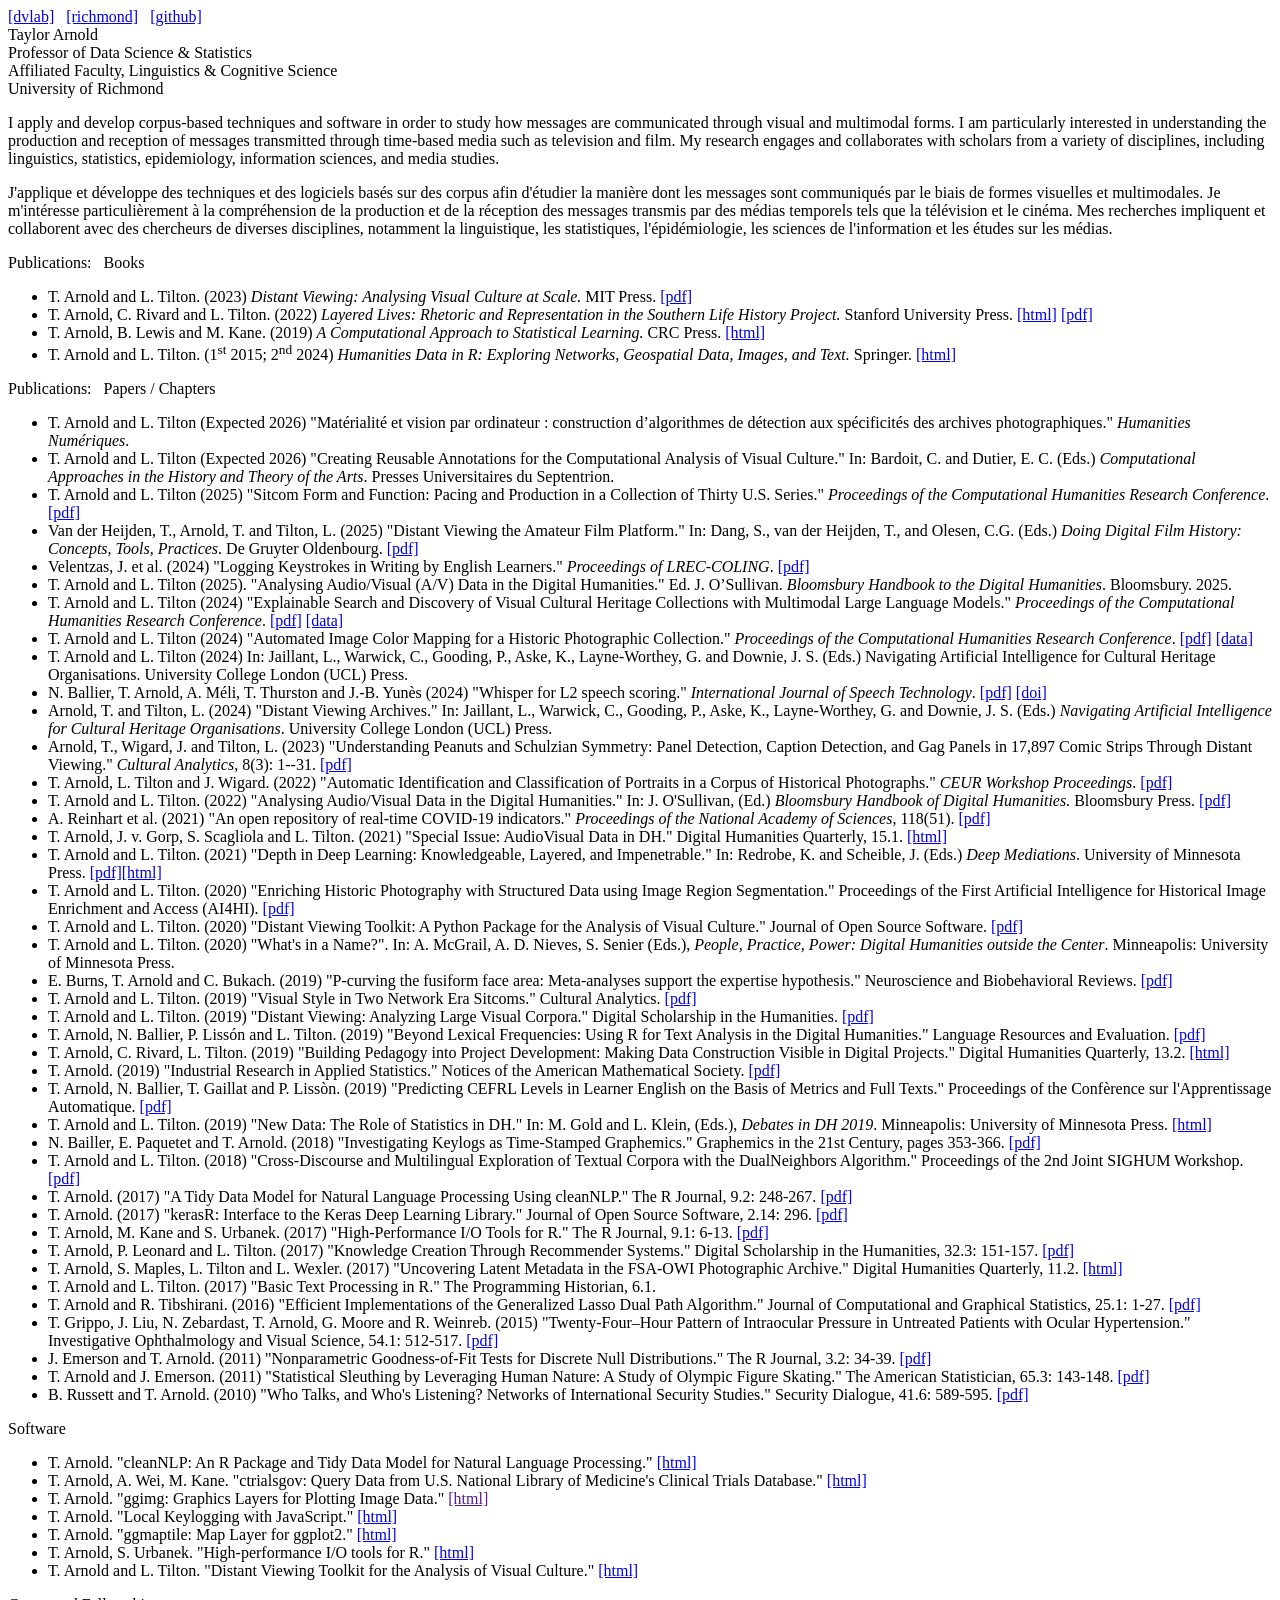
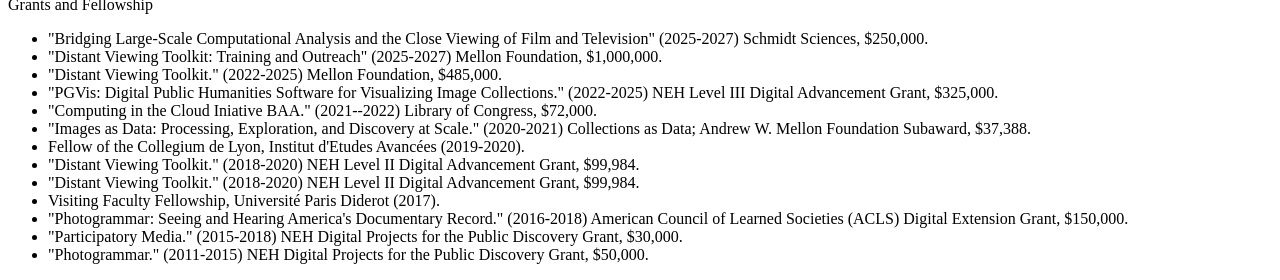
==== index.html @ acb6a20a "auto update" ====
<!DOCTYPE html>
<html lang="en">
  <head>
    <meta charset="utf-8" />

    <link rel="stylesheet" href="css/reset.css">
    <link rel="stylesheet" href="css/site.css">
    <link rel="apple-touch-icon" sizes="180x180" href="icon/apple-touch-icon.png">
    <link rel="icon" type="image/png" sizes="32x32" href="icon/favicon-32x32.png">
    <link rel="icon" type="image/png" sizes="16x16" href="icon/favicon-16x16.png">
    <link rel="manifest" href="icon/site.webmanifest">

    <meta name="viewport" content="width=device-width, initial-scale=1" />
    <meta name="theme-color" content="#000000" />
    <meta
      name="description"
      content="Taylor Arnold"
    />
    <title>Taylor Arnold</title>
</head>
  <body>

    <div id="conteneur">
      <div id="tete">
        <div id="liens">
          <a href="https://distantviewing.org" target="_blank" rel="noopener noreferrer">[dvlab]</a> &nbsp;
          <a href="https://linguistics.richmond.edu/faculty/tarnold2/" target="_blank" rel="noopener noreferrer">[richmond]</a> &nbsp;
          <!-- <a href="teaching.html">[teaching]</a> &nbsp; -->
          <a href="https://github.com/taylor-arnold" target="_blank" rel="noopener noreferrer">[github]</a>
        </div>
        <div id="titre">Taylor Arnold</div>
        <div id="soustitre">
          Professor of Data Science &amp; Statistics<br/>
          Affiliated Faculty, Linguistics &amp; Cognitive Science<br/>
          University of Richmond<br/>
        </div>
      </div>

    <div id="boitedetexte">
      <p class="en">
        I apply and develop corpus-based techniques and software in order to
        study how messages are communicated through visual and multimodal forms.
        I am particularly interested in understanding the production and reception
        of messages transmitted through time-based media such as television and
        film. My research engages and collaborates with scholars from a variety of
        disciplines, including linguistics, statistics, epidemiology, information
        sciences, and media studies.
      </p>
      <p class="fr">
        J'applique et développe des techniques et des logiciels basés sur des
        corpus afin d'étudier la manière dont les messages sont communiqués par
        le biais de formes visuelles et multimodales. Je m'intéresse
        particulièrement à la compréhension de la production et de la réception
        des messages transmis par des médias temporels tels que la télévision et
        le cinéma. Mes recherches impliquent et collaborent avec des chercheurs
        de diverses disciplines, notamment la linguistique, les statistiques,
        l'épidémiologie, les sciences de l'information et les études sur les
        médias.
      </p>
    </div>

    <div id="publications">
      <div class="pubtete">
        Publications: &nbsp; Books
      </div>
      <ul>
        <li>T. Arnold and L. Tilton. (2023) <i>Distant Viewing: Analysing Visual Culture at Scale.</i> MIT Press. <a href="https://direct.mit.edu/books/oa-monograph/5674/Distant-ViewingComputational-Exploration-of" target="_blank" rel="noopener noreferrer">[pdf]</a></li>
        <li>T. Arnold, C. Rivard and L. Tilton. (2022) <i>Layered Lives: Rhetoric and Representation in the Southern Life History Project.</i> Stanford University Press. <a href="https://layeredlives.org/" target="_blank" rel="noopener noreferrer">[html]</a> <a href="pdf/2022-layered-lives.pdf" target="_blank" rel="noopener noreferrer">[pdf]</a></li>
        <li>T. Arnold, B. Lewis and M. Kane. (2019) <i>A Computational Approach to Statistical Learning.</i> CRC Press. <a href="https://www.comp-approach.com/" target="_blank" rel="noopener noreferrer">[html]</a></li>
        <li>T. Arnold and L. Tilton. (1<sup>st</sup> 2015; 2<sup>nd</sup> 2024) <i>Humanities Data in R: Exploring Networks, Geospatial Data, Images, and Text.</i> Springer. <a href="https://humanitiesdata.org/" target="_blank" rel="noopener noreferrer">[html]</a></li>
      </ul>
      <div class="pubtete">
        Publications: &nbsp; Papers / Chapters
      </div>
      <ul>
        <li>T. Arnold and L. Tilton (Expected 2026) "Matérialité et vision par ordinateur : construction d’algorithmes de détection aux spécificités des archives photographiques." <i>Humanities Numériques</i>.</li>
        <li>T. Arnold and L. Tilton (Expected 2026) "Creating Reusable Annotations for the Computational Analysis of Visual Culture." In: Bardoit, C. and Dutier, E. C. (Eds.) <i>Computational Approaches in the History and Theory of the Arts</i>. Presses Universitaires du Septentrion.</li>
        <li>T. Arnold and L. Tilton (2025) "Sitcom Form and Function: Pacing and Production in a Collection of Thirty U.S. Series." <i>Proceedings of the Computational Humanities Research Conference</i>. <a href="https://anthology.ach.org/volumes/vol0003/sitcom-form-function-pacing-production-in-of-u-s/" target="_blank" rel="noopener noreferrer">[pdf]</a> </li>
        <li>Van der Heijden, T., Arnold, T. and Tilton, L. (2025)
        "Distant Viewing the Amateur Film Platform."
        In: Dang, S., van der Heijden, T., and Olesen, C.G. (Eds.)
        <i>Doing Digital Film History: Concepts, Tools, Practices</i>.
        De Gruyter Oldenbourg.
        <a href="pdf/2024-amateur-film.pdf" target="_blank" rel="noopener noreferrer">[pdf]</a></li>
        <li>Velentzas, J. et al. (2024) "Logging Keystrokes in Writing by English Learners." <i>Proceedings of LREC-COLING</i>. <a href="https://aclanthology.org/2024.lrec-main.938.pdf" target="_blank" rel="noopener noreferrer">[pdf]</a> </li>
        <li>T. Arnold and L. Tilton (2025). "Analysing Audio/Visual (A/V) Data in the Digital Humanities." Ed. J. O’Sullivan. <i>Bloomsbury Handbook to the Digital Humanities</i>. Bloomsbury. 2025.</li>
        <li>T. Arnold and L. Tilton (2024) "Explainable Search and Discovery of Visual Cultural Heritage Collections with Multimodal Large Language Models." <i>Proceedings of the Computational Humanities Research Conference</i>. <a href="https://arxiv.org/abs/2411.04663" target="_blank" rel="noopener noreferrer">[pdf]</a> <a href="https://distantviewing.org/data" target="_blank" rel="noopener noreferrer">[data]</a></li>
        <li>T. Arnold and L. Tilton (2024) "Automated Image Color Mapping for a Historic Photographic Collection." <i>Proceedings of the Computational Humanities Research Conference</i>. <a href="https://arxiv.org/abs/2411.04659" target="_blank" rel="noopener noreferrer">[pdf]</a> <a href="https://distantviewing.org/data" target="_blank" rel="noopener noreferrer">[data]</a></li>
        <li>T. Arnold and L. Tilton (2024) In: Jaillant, L., Warwick, C., Gooding, P., Aske, K., Layne-Worthey, G. and Downie, J. S. (Eds.) Navigating Artificial Intelligence for Cultural Heritage Organisations. University College London (UCL) Press.</li>
        <li>N. Ballier, T. Arnold, A. Méli, T. Thurston and J.-B. Yunès (2024) "Whisper for L2 speech scoring." <i>International Journal of Speech Technology</i>. <a href="pdf/2024-whisperl2.pdf" target="_blank" rel="noopener noreferrer">[pdf]</a> <a href="https://doi.org/10.1007/s10772-024-10141-5" target="_blank" rel="noopener noreferrer">[doi]</a></li>
        <li>Arnold, T. and Tilton, L. (2024) "Distant Viewing Archives."
        In: Jaillant, L., Warwick, C., Gooding, P., Aske, K., Layne-Worthey, G. and
        Downie, J. S. (Eds.) <i>Navigating Artificial Intelligence for Cultural
        Heritage Organisations</i>. University College London (UCL) Press.</li>
        <li>Arnold, T., Wigard, J. and Tilton, L. (2023) "Understanding Peanuts and Schulzian
        Symmetry: Panel Detection, Caption Detection, and Gag Panels in 17,897 Comic Strips
        Through Distant Viewing." <i>Cultural Analytics</i>, 8(3): 1--31.
        <a href="https://culturalanalytics.org/article/87560-understanding-peanuts-and-schulzian-symmetry-panel-detection-caption-detection-and-gag-panels-in-17-897-comic-strips-through-distant-viewing" target="_blank" rel="noopener noreferrer">[pdf]</a></li>
        <li>T. Arnold, L. Tilton and J. Wigard. (2022) "Automatic Identification and Classification of Portraits in a Corpus of Historical Photographs." <i>CEUR Workshop Proceedings</i>. <a href="https://ceur-ws.org/Vol-3290/short_paper5571.pdf" target="_blank" rel="noopener noreferrer">[pdf]</a></li>
        <li>T. Arnold and L. Tilton. (2022) "Analysing Audio/Visual Data in the Digital Humanities." In: J. O'Sullivan, (Ed.) <i>Bloomsbury Handbook of Digital Humanities.</i> Bloomsbury Press. <a href="pdf/2022-dh-handbook.pdf" target="_blank" rel="noopener noreferrer">[pdf]</a></li>
        <li>A. Reinhart et al. (2021) "An open repository of real-time COVID-19 indicators." <i>Proceedings of the National Academy of Sciences</i>, 118(51). <a href="https://www.ncbi.nlm.nih.gov/pmc/articles/PMC8713778/pdf/pnas.202111452.pdf" target="_blank" rel="noopener noreferrer">[pdf]</a></li>
        <li>T. Arnold, J. v. Gorp, S. Scagliola and L. Tilton. (2021) "Special Issue: AudioVisual Data in DH." Digital Humanities Quarterly, 15.1. <a href="http://digitalhumanities.org/dhq/vol/15/1/index.html" target="_blank" rel="noopener noreferrer">[html]</a></li>
        <li>T. Arnold and L. Tilton. (2021) "Depth in Deep Learning: Knowledgeable, Layered, and Impenetrable." In: Redrobe, K. and Scheible, J. (Eds.) <i>Deep Mediations</i>. University of Minnesota Press. <a href="pdf/2020-deep-mediations.pdf" target="_blank" rel="noopener noreferrer">[pdf]</a><a href="pdf/https://www.upress.umn.edu/book-division/books/deep-mediations" target="_blank" rel="noopener noreferrer">[html]</a></li>
        <li>T. Arnold and L. Tilton. (2020) "Enriching Historic Photography with Structured Data using Image Region Segmentation." Proceedings of the First Artificial Intelligence for Historical Image Enrichment and Access (AI4HI). <a href="pdf/2020-enrich-photography.pdf" target="_blank" rel="noopener noreferrer">[pdf]</a></li>
        <li>T. Arnold and L. Tilton. (2020) "Distant Viewing Toolkit: A Python Package for the Analysis of Visual Culture." Journal of Open Source Software. <a href="pdf/2020-dvtoolkit-joss.pdf" target="_blank" rel="noopener noreferrer">[pdf]</a></li>
        <li>T. Arnold and L. Tilton. (2020) "What's in a Name?". In: A. McGrail, A. D. Nieves, S. Senier (Eds.), <i>People, Practice, Power: Digital Humanities outside the Center</i>. Minneapolis: University of Minnesota Press.</li>
        <li>E. Burns, T. Arnold and C. Bukach. (2019) "P-curving the fusiform face area: Meta-analyses support the expertise hypothesis." Neuroscience and Biobehavioral Reviews. <a href="pdf/2019-p-curve.pdf" target="_blank" rel="noopener noreferrer">[pdf]</a></li>
        <li>T. Arnold and L. Tilton. (2019) "Visual Style in Two Network Era Sitcoms." Cultural Analytics. <a href="pdf/2019-visual-style.pdf" target="_blank" rel="noopener noreferrer">[pdf]</a></li>
        <li>T. Arnold and L. Tilton. (2019) "Distant Viewing: Analyzing Large Visual Corpora." Digital Scholarship in the Humanities. <a href="pdf/2019-distant-viewing.pdf" target="_blank" rel="noopener noreferrer">[pdf]</a></li>
        <li>T. Arnold, N. Ballier, P. Lissón and L. Tilton. (2019) "Beyond Lexical Frequencies: Using R for Text Analysis in the Digital Humanities." Language Resources and Evaluation. <a href="pdf/2019-beyond-lex.pdf" target="_blank" rel="noopener noreferrer">[pdf]</a></li>
        <li>T. Arnold, C. Rivard, L. Tilton. (2019) "Building Pedagogy into Project Development: Making Data Construction Visible in Digital Projects." Digital Humanities Quarterly, 13.2. <a href="http://digitalhumanities.org/dhq/vol/13/2/000419/000419.html" target="_blank" rel="noopener noreferrer">[html]</a></li>
        <li>T. Arnold. (2019) "Industrial Research in Applied Statistics." Notices of the American Mathematical Society. <a href="pdf/2019-industrial-research.pdf" target="_blank" rel="noopener noreferrer">[pdf]</a></li>
        <li>T. Arnold, N. Ballier, T. Gaillat and P. Lissòn. (2019) "Predicting CEFRL Levels in Learner English on the Basis of Metrics and Full Texts." Proceedings of the Confèrence sur l'Apprentissage Automatique. <a href="pdf/2018-learner-corpora.pdf" target="_blank" rel="noopener noreferrer">[pdf]</a></li>
        <li>T. Arnold and L. Tilton. (2019) "New Data: The Role of Statistics in DH." In: M. Gold and L. Klein, (Eds.), <i>Debates in DH 2019</i>. Minneapolis: University of Minnesota Press. <a href="https://dhdebates.gc.cuny.edu/read/untitled-f2acf72c-a469-49d8-be35-67f9ac1e3a60/section/a2a6a192-f04a-4082-afaa-97c76a75b21c" target="_blank" rel="noopener noreferrer">[html]</a></li>
        <li>N. Bailler, E. Paquetet and T. Arnold. (2018) "Investigating Keylogs as Time-Stamped Graphemics." Graphemics in the 21st Century, pages 353-366. <a href="pdf/2019-keylog.pdf" target="_blank" rel="noopener noreferrer">[pdf]</a></li>
        <li>T. Arnold and L. Tilton. (2018) "Cross-Discourse and Multilingual Exploration of Textual Corpora with the DualNeighbors Algorithm." Proceedings of the 2nd Joint SIGHUM Workshop. <a href="pdf/2018-cross-discourse.pdf" target="_blank" rel="noopener noreferrer">[pdf]</a></li>
        <li>T. Arnold. (2017) "A Tidy Data Model for Natural Language Processing Using cleanNLP." The R Journal, 9.2: 248-267. <a href="pdf/2017-cleannlp.pdf" target="_blank" rel="noopener noreferrer">[pdf]</a></li>
        <li>T. Arnold. (2017) "kerasR: Interface to the Keras Deep Learning Library." Journal of Open Source Software, 2.14: 296. <a href="pdf/2017-kerasr.pdf" target="_blank" rel="noopener noreferrer">[pdf]</a></li>
        <li>T. Arnold, M. Kane and S. Urbanek. (2017) "High-Performance I/O Tools for R." The R Journal, 9.1: 6-13. <a href="pdf/2017-iotools.pdf" target="_blank" rel="noopener noreferrer">[pdf]</a></li>
        <li>T. Arnold, P. Leonard and L. Tilton. (2017) "Knowledge Creation Through Recommender Systems." Digital Scholarship in the Humanities, 32.3: 151-157. <a href="pdf/2017-knowledge-creation.pdf" target="_blank" rel="noopener noreferrer">[pdf]</a></li>
        <li>T. Arnold, S. Maples, L. Tilton and L. Wexler. (2017) "Uncovering Latent Metadata in the FSA-OWI Photographic Archive." Digital Humanities Quarterly, 11.2. <a href="http://digitalhumanities.org/dhq/vol/11/2/000299/000299.html" target="_blank" rel="noopener noreferrer">[html]</a></li>
        <li>T. Arnold and L. Tilton. (2017) "Basic Text Processing in R." The Programming Historian, 6.1.</li>
        <li>T. Arnold and R. Tibshirani. (2016) "Efficient Implementations of the Generalized Lasso Dual Path Algorithm." Journal of Computational and Graphical Statistics, 25.1: 1-27. <a href="pdf/2016-genlasso.pdf" target="_blank" rel="noopener noreferrer">[pdf]</a></li>
        <li>T. Grippo, J. Liu, N. Zebardast, T. Arnold, G. Moore and R. Weinreb. (2015) "Twenty-Four–Hour Pattern of Intraocular Pressure in Untreated Patients with Ocular Hypertension." Investigative Ophthalmology and Visual Science, 54.1: 512-517. <a href="pdf/2015-twenty-four-hour.pdf" target="_blank" rel="noopener noreferrer">[pdf]</a></li>
        <li>J. Emerson and T. Arnold. (2011) "Nonparametric Goodness-of-Fit Tests for Discrete Null Distributions." The R Journal, 3.2: 34-39. <a href="pdf/2011-discrete-goodness-of-fit.pdf" target="_blank" rel="noopener noreferrer">[pdf]</a></li>
        <li>T. Arnold and J. Emerson. (2011) "Statistical Sleuthing by Leveraging Human Nature: A Study of Olympic Figure Skating." The American Statistician, 65.3: 143-148. <a href="pdf/2011-statistical-sleuthing.pdf" target="_blank" rel="noopener noreferrer">[pdf]</a></li>
        <li>B. Russett and T. Arnold. (2010) "Who Talks, and Who's Listening? Networks of International Security Studies." Security Dialogue, 41.6: 589-595. <a href="pdf/2010-who-talks.pdf" target="_blank" rel="noopener noreferrer">[pdf]</a></li>
      </ul>
      <div class="pubtete">
        Software
      </div>
      <ul>
        <li>T. Arnold. "cleanNLP: An R Package and Tidy Data Model for Natural Language Processing." <a href="https://github.com/taylor-arnold/cleanNLP" target="_blank" rel="noopener noreferrer">[html]</a></li>
        <li>T. Arnold, A. Wei, M. Kane. "ctrialsgov: Query Data from U.S. National Library of Medicine's Clinical Trials Database." <a href="https://cran.r-project.org/web/packages/ctrialsgov/index.html" target="_blank" rel="noopener noreferrer">[html]</a></li>
        <li>T. Arnold. "ggimg: Graphics Layers for Plotting Image Data." <a href="" target="_blank" rel="noopener noreferrer">[html]</a></li>
        <li>T. Arnold. "Local Keylogging with JavaScript." <a href="https://taylor-arnold.github.io/keylog/" target="_blank" rel="noopener noreferrer">[html]</a></li>
        <li>T. Arnold. "ggmaptile: Map Layer for ggplot2." <a href="https://github.com/taylor-arnold/ggmaptile" target="_blank" rel="noopener noreferrer">[html]</a></li>
        <li>T. Arnold, S. Urbanek. "High-performance I/O tools for R." <a href="https://cran.r-project.org/web/packages/iotools/index.html" target="_blank" rel="noopener noreferrer">[html]</a></li>
        <li>T. Arnold and L. Tilton. "Distant Viewing Toolkit for the Analysis of Visual Culture." <a href="https://github.com/distant-viewing/dvt" target="_blank" rel="noopener noreferrer">[html]</a></li>
      </ul>
      <div class="pubtete">
        Grants and Fellowship
      </div>
      <ul>
        <li>"Bridging Large-Scale Computational Analysis and the Close Viewing of Film and Television" (2025-2027) Schmidt Sciences, $250,000.</li>
        <li>"Distant Viewing Toolkit: Training and Outreach" (2025-2027) Mellon Foundation, $1,000,000.</li>
        <li>"Distant Viewing Toolkit." (2022-2025) Mellon Foundation, $485,000.</li>
        <li>"PGVis: Digital Public Humanities Software for Visualizing Image Collections." (2022-2025) NEH Level III Digital Advancement Grant, $325,000.</li>
        <li>"Computing in the Cloud Iniative BAA." (2021--2022) Library of Congress, $72,000.</li>
        <li>"Images as Data: Processing, Exploration, and Discovery at Scale." (2020-2021) Collections as Data; Andrew W. Mellon Foundation Subaward, $37,388.</li>
        <li>Fellow of the Collegium de Lyon, Institut d'Etudes Avancées (2019-2020).</li>
        <li>"Distant Viewing Toolkit." (2018-2020) NEH Level II Digital Advancement Grant, $99,984.</li>
        <li>"Distant Viewing Toolkit." (2018-2020) NEH Level II Digital Advancement Grant, $99,984.</li>
        <li>Visiting Faculty Fellowship, Université Paris Diderot (2017).</li>
        <li>"Photogrammar: Seeing and Hearing America's Documentary Record." (2016-2018) American Council of Learned Societies (ACLS) Digital Extension Grant, $150,000.</li>
        <li>"Participatory Media." (2015-2018) NEH Digital Projects for the Public Discovery Grant, $30,000.</li>
        <li>"Photogrammar." (2011-2015) NEH Digital Projects for the Public Discovery Grant, $50,000.</li>
      </ul>
    </div>

    </div>

  </body>
</html>
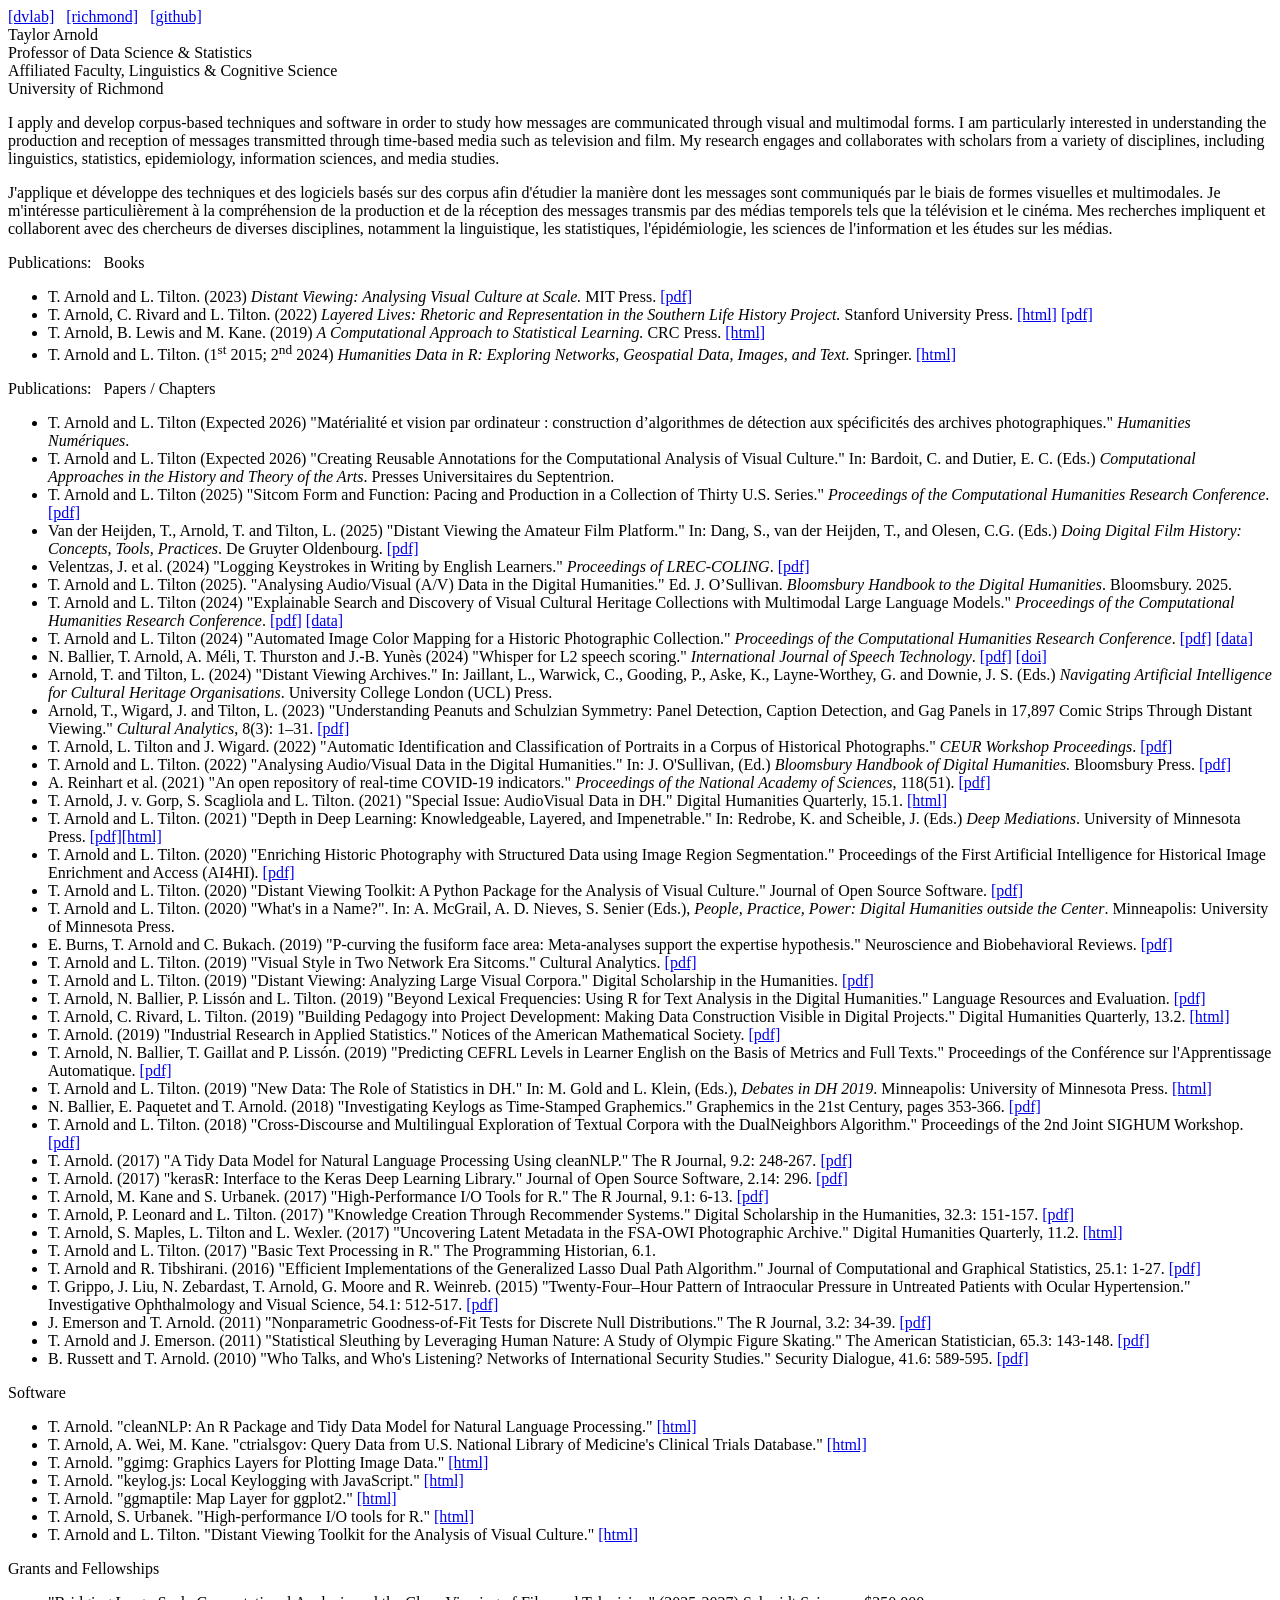
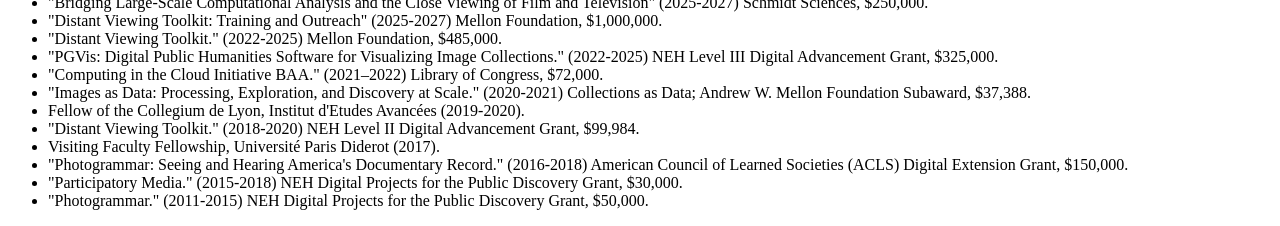
==== commit f2cba0ed: "auto update" ====
--- a/index.html
+++ b/index.html
@@ -86,7 +86,6 @@
         <li>T. Arnold and L. Tilton (2025). "Analysing Audio/Visual (A/V) Data in the Digital Humanities." Ed. J. O’Sullivan. <i>Bloomsbury Handbook to the Digital Humanities</i>. Bloomsbury. 2025.</li>
         <li>T. Arnold and L. Tilton (2024) "Explainable Search and Discovery of Visual Cultural Heritage Collections with Multimodal Large Language Models." <i>Proceedings of the Computational Humanities Research Conference</i>. <a href="https://arxiv.org/abs/2411.04663" target="_blank" rel="noopener noreferrer">[pdf]</a> <a href="https://distantviewing.org/data" target="_blank" rel="noopener noreferrer">[data]</a></li>
         <li>T. Arnold and L. Tilton (2024) "Automated Image Color Mapping for a Historic Photographic Collection." <i>Proceedings of the Computational Humanities Research Conference</i>. <a href="https://arxiv.org/abs/2411.04659" target="_blank" rel="noopener noreferrer">[pdf]</a> <a href="https://distantviewing.org/data" target="_blank" rel="noopener noreferrer">[data]</a></li>
-        <li>T. Arnold and L. Tilton (2024) In: Jaillant, L., Warwick, C., Gooding, P., Aske, K., Layne-Worthey, G. and Downie, J. S. (Eds.) Navigating Artificial Intelligence for Cultural Heritage Organisations. University College London (UCL) Press.</li>
         <li>N. Ballier, T. Arnold, A. Méli, T. Thurston and J.-B. Yunès (2024) "Whisper for L2 speech scoring." <i>International Journal of Speech Technology</i>. <a href="pdf/2024-whisperl2.pdf" target="_blank" rel="noopener noreferrer">[pdf]</a> <a href="https://doi.org/10.1007/s10772-024-10141-5" target="_blank" rel="noopener noreferrer">[doi]</a></li>
         <li>Arnold, T. and Tilton, L. (2024) "Distant Viewing Archives."
         In: Jaillant, L., Warwick, C., Gooding, P., Aske, K., Layne-Worthey, G. and
@@ -94,13 +93,13 @@
         Heritage Organisations</i>. University College London (UCL) Press.</li>
         <li>Arnold, T., Wigard, J. and Tilton, L. (2023) "Understanding Peanuts and Schulzian
         Symmetry: Panel Detection, Caption Detection, and Gag Panels in 17,897 Comic Strips
-        Through Distant Viewing." <i>Cultural Analytics</i>, 8(3): 1--31.
+        Through Distant Viewing." <i>Cultural Analytics</i>, 8(3): 1–31.
         <a href="https://culturalanalytics.org/article/87560-understanding-peanuts-and-schulzian-symmetry-panel-detection-caption-detection-and-gag-panels-in-17-897-comic-strips-through-distant-viewing" target="_blank" rel="noopener noreferrer">[pdf]</a></li>
         <li>T. Arnold, L. Tilton and J. Wigard. (2022) "Automatic Identification and Classification of Portraits in a Corpus of Historical Photographs." <i>CEUR Workshop Proceedings</i>. <a href="https://ceur-ws.org/Vol-3290/short_paper5571.pdf" target="_blank" rel="noopener noreferrer">[pdf]</a></li>
         <li>T. Arnold and L. Tilton. (2022) "Analysing Audio/Visual Data in the Digital Humanities." In: J. O'Sullivan, (Ed.) <i>Bloomsbury Handbook of Digital Humanities.</i> Bloomsbury Press. <a href="pdf/2022-dh-handbook.pdf" target="_blank" rel="noopener noreferrer">[pdf]</a></li>
         <li>A. Reinhart et al. (2021) "An open repository of real-time COVID-19 indicators." <i>Proceedings of the National Academy of Sciences</i>, 118(51). <a href="https://www.ncbi.nlm.nih.gov/pmc/articles/PMC8713778/pdf/pnas.202111452.pdf" target="_blank" rel="noopener noreferrer">[pdf]</a></li>
         <li>T. Arnold, J. v. Gorp, S. Scagliola and L. Tilton. (2021) "Special Issue: AudioVisual Data in DH." Digital Humanities Quarterly, 15.1. <a href="http://digitalhumanities.org/dhq/vol/15/1/index.html" target="_blank" rel="noopener noreferrer">[html]</a></li>
-        <li>T. Arnold and L. Tilton. (2021) "Depth in Deep Learning: Knowledgeable, Layered, and Impenetrable." In: Redrobe, K. and Scheible, J. (Eds.) <i>Deep Mediations</i>. University of Minnesota Press. <a href="pdf/2020-deep-mediations.pdf" target="_blank" rel="noopener noreferrer">[pdf]</a><a href="pdf/https://www.upress.umn.edu/book-division/books/deep-mediations" target="_blank" rel="noopener noreferrer">[html]</a></li>
+        <li>T. Arnold and L. Tilton. (2021) "Depth in Deep Learning: Knowledgeable, Layered, and Impenetrable." In: Redrobe, K. and Scheible, J. (Eds.) <i>Deep Mediations</i>. University of Minnesota Press. <a href="pdf/2020-deep-mediations.pdf" target="_blank" rel="noopener noreferrer">[pdf]</a><a href="https://www.upress.umn.edu/book-division/books/deep-mediations" target="_blank" rel="noopener noreferrer">[html]</a></li>
         <li>T. Arnold and L. Tilton. (2020) "Enriching Historic Photography with Structured Data using Image Region Segmentation." Proceedings of the First Artificial Intelligence for Historical Image Enrichment and Access (AI4HI). <a href="pdf/2020-enrich-photography.pdf" target="_blank" rel="noopener noreferrer">[pdf]</a></li>
         <li>T. Arnold and L. Tilton. (2020) "Distant Viewing Toolkit: A Python Package for the Analysis of Visual Culture." Journal of Open Source Software. <a href="pdf/2020-dvtoolkit-joss.pdf" target="_blank" rel="noopener noreferrer">[pdf]</a></li>
         <li>T. Arnold and L. Tilton. (2020) "What's in a Name?". In: A. McGrail, A. D. Nieves, S. Senier (Eds.), <i>People, Practice, Power: Digital Humanities outside the Center</i>. Minneapolis: University of Minnesota Press.</li>
@@ -110,9 +109,9 @@
         <li>T. Arnold, N. Ballier, P. Lissón and L. Tilton. (2019) "Beyond Lexical Frequencies: Using R for Text Analysis in the Digital Humanities." Language Resources and Evaluation. <a href="pdf/2019-beyond-lex.pdf" target="_blank" rel="noopener noreferrer">[pdf]</a></li>
         <li>T. Arnold, C. Rivard, L. Tilton. (2019) "Building Pedagogy into Project Development: Making Data Construction Visible in Digital Projects." Digital Humanities Quarterly, 13.2. <a href="http://digitalhumanities.org/dhq/vol/13/2/000419/000419.html" target="_blank" rel="noopener noreferrer">[html]</a></li>
         <li>T. Arnold. (2019) "Industrial Research in Applied Statistics." Notices of the American Mathematical Society. <a href="pdf/2019-industrial-research.pdf" target="_blank" rel="noopener noreferrer">[pdf]</a></li>
-        <li>T. Arnold, N. Ballier, T. Gaillat and P. Lissòn. (2019) "Predicting CEFRL Levels in Learner English on the Basis of Metrics and Full Texts." Proceedings of the Confèrence sur l'Apprentissage Automatique. <a href="pdf/2018-learner-corpora.pdf" target="_blank" rel="noopener noreferrer">[pdf]</a></li>
+        <li>T. Arnold, N. Ballier, T. Gaillat and P. Lissón. (2019) "Predicting CEFRL Levels in Learner English on the Basis of Metrics and Full Texts." Proceedings of the Conférence sur l'Apprentissage Automatique. <a href="pdf/2018-learner-corpora.pdf" target="_blank" rel="noopener noreferrer">[pdf]</a></li>
         <li>T. Arnold and L. Tilton. (2019) "New Data: The Role of Statistics in DH." In: M. Gold and L. Klein, (Eds.), <i>Debates in DH 2019</i>. Minneapolis: University of Minnesota Press. <a href="https://dhdebates.gc.cuny.edu/read/untitled-f2acf72c-a469-49d8-be35-67f9ac1e3a60/section/a2a6a192-f04a-4082-afaa-97c76a75b21c" target="_blank" rel="noopener noreferrer">[html]</a></li>
-        <li>N. Bailler, E. Paquetet and T. Arnold. (2018) "Investigating Keylogs as Time-Stamped Graphemics." Graphemics in the 21st Century, pages 353-366. <a href="pdf/2019-keylog.pdf" target="_blank" rel="noopener noreferrer">[pdf]</a></li>
+        <li>N. Ballier, E. Paquetet and T. Arnold. (2018) "Investigating Keylogs as Time-Stamped Graphemics." Graphemics in the 21st Century, pages 353-366. <a href="pdf/2019-keylog.pdf" target="_blank" rel="noopener noreferrer">[pdf]</a></li>
         <li>T. Arnold and L. Tilton. (2018) "Cross-Discourse and Multilingual Exploration of Textual Corpora with the DualNeighbors Algorithm." Proceedings of the 2nd Joint SIGHUM Workshop. <a href="pdf/2018-cross-discourse.pdf" target="_blank" rel="noopener noreferrer">[pdf]</a></li>
         <li>T. Arnold. (2017) "A Tidy Data Model for Natural Language Processing Using cleanNLP." The R Journal, 9.2: 248-267. <a href="pdf/2017-cleannlp.pdf" target="_blank" rel="noopener noreferrer">[pdf]</a></li>
         <li>T. Arnold. (2017) "kerasR: Interface to the Keras Deep Learning Library." Journal of Open Source Software, 2.14: 296. <a href="pdf/2017-kerasr.pdf" target="_blank" rel="noopener noreferrer">[pdf]</a></li>
@@ -130,26 +129,25 @@
         Software
       </div>
       <ul>
-        <li>T. Arnold. "cleanNLP: An R Package and Tidy Data Model for Natural Language Processing." <a href="https://github.com/taylor-arnold/cleanNLP" target="_blank" rel="noopener noreferrer">[html]</a></li>
-        <li>T. Arnold, A. Wei, M. Kane. "ctrialsgov: Query Data from U.S. National Library of Medicine's Clinical Trials Database." <a href="https://cran.r-project.org/web/packages/ctrialsgov/index.html" target="_blank" rel="noopener noreferrer">[html]</a></li>
-        <li>T. Arnold. "ggimg: Graphics Layers for Plotting Image Data." <a href="" target="_blank" rel="noopener noreferrer">[html]</a></li>
-        <li>T. Arnold. "Local Keylogging with JavaScript." <a href="https://taylor-arnold.github.io/keylog/" target="_blank" rel="noopener noreferrer">[html]</a></li>
-        <li>T. Arnold. "ggmaptile: Map Layer for ggplot2." <a href="https://github.com/taylor-arnold/ggmaptile" target="_blank" rel="noopener noreferrer">[html]</a></li>
+        <li>T. Arnold. "cleanNLP: An R Package and Tidy Data Model for Natural Language Processing." <a href="https://cran.r-project.org/web/packages/cleanNLP/" target="_blank" rel="noopener noreferrer">[html]</a></li>
+        <li>T. Arnold, A. Wei, M. Kane. "ctrialsgov: Query Data from U.S. National Library of Medicine's Clinical Trials Database." <a href="https://cran.r-project.org/web/packages/ctrialsgov/" target="_blank" rel="noopener noreferrer">[html]</a></li>
+        <li>T. Arnold. "ggimg: Graphics Layers for Plotting Image Data." <a href="https://cran.r-project.org/web/packages/ggimg/" target="_blank" rel="noopener noreferrer">[html]</a></li>
+        <li>T. Arnold. "keylog.js: Local Keylogging with JavaScript." <a href="https://taylor-arnold.github.io/keylog.js/" target="_blank" rel="noopener noreferrer">[html]</a></li>
+        <li>T. Arnold. "ggmaptile: Map Layer for ggplot2." <a href="https://github.com/taylor-arnold/rpkg/tree/master/ggmaptile" target="_blank" rel="noopener noreferrer">[html]</a></li>
         <li>T. Arnold, S. Urbanek. "High-performance I/O tools for R." <a href="https://cran.r-project.org/web/packages/iotools/index.html" target="_blank" rel="noopener noreferrer">[html]</a></li>
         <li>T. Arnold and L. Tilton. "Distant Viewing Toolkit for the Analysis of Visual Culture." <a href="https://github.com/distant-viewing/dvt" target="_blank" rel="noopener noreferrer">[html]</a></li>
       </ul>
       <div class="pubtete">
-        Grants and Fellowship
+        Grants and Fellowships
       </div>
       <ul>
         <li>"Bridging Large-Scale Computational Analysis and the Close Viewing of Film and Television" (2025-2027) Schmidt Sciences, $250,000.</li>
         <li>"Distant Viewing Toolkit: Training and Outreach" (2025-2027) Mellon Foundation, $1,000,000.</li>
         <li>"Distant Viewing Toolkit." (2022-2025) Mellon Foundation, $485,000.</li>
         <li>"PGVis: Digital Public Humanities Software for Visualizing Image Collections." (2022-2025) NEH Level III Digital Advancement Grant, $325,000.</li>
-        <li>"Computing in the Cloud Iniative BAA." (2021--2022) Library of Congress, $72,000.</li>
+        <li>"Computing in the Cloud Initiative BAA." (2021–2022) Library of Congress, $72,000.</li>
         <li>"Images as Data: Processing, Exploration, and Discovery at Scale." (2020-2021) Collections as Data; Andrew W. Mellon Foundation Subaward, $37,388.</li>
         <li>Fellow of the Collegium de Lyon, Institut d'Etudes Avancées (2019-2020).</li>
-        <li>"Distant Viewing Toolkit." (2018-2020) NEH Level II Digital Advancement Grant, $99,984.</li>
         <li>"Distant Viewing Toolkit." (2018-2020) NEH Level II Digital Advancement Grant, $99,984.</li>
         <li>Visiting Faculty Fellowship, Université Paris Diderot (2017).</li>
         <li>"Photogrammar: Seeing and Hearing America's Documentary Record." (2016-2018) American Council of Learned Societies (ACLS) Digital Extension Grant, $150,000.</li>
@@ -161,4 +159,4 @@
     </div>
 
   </body>
-</html>
+</html>
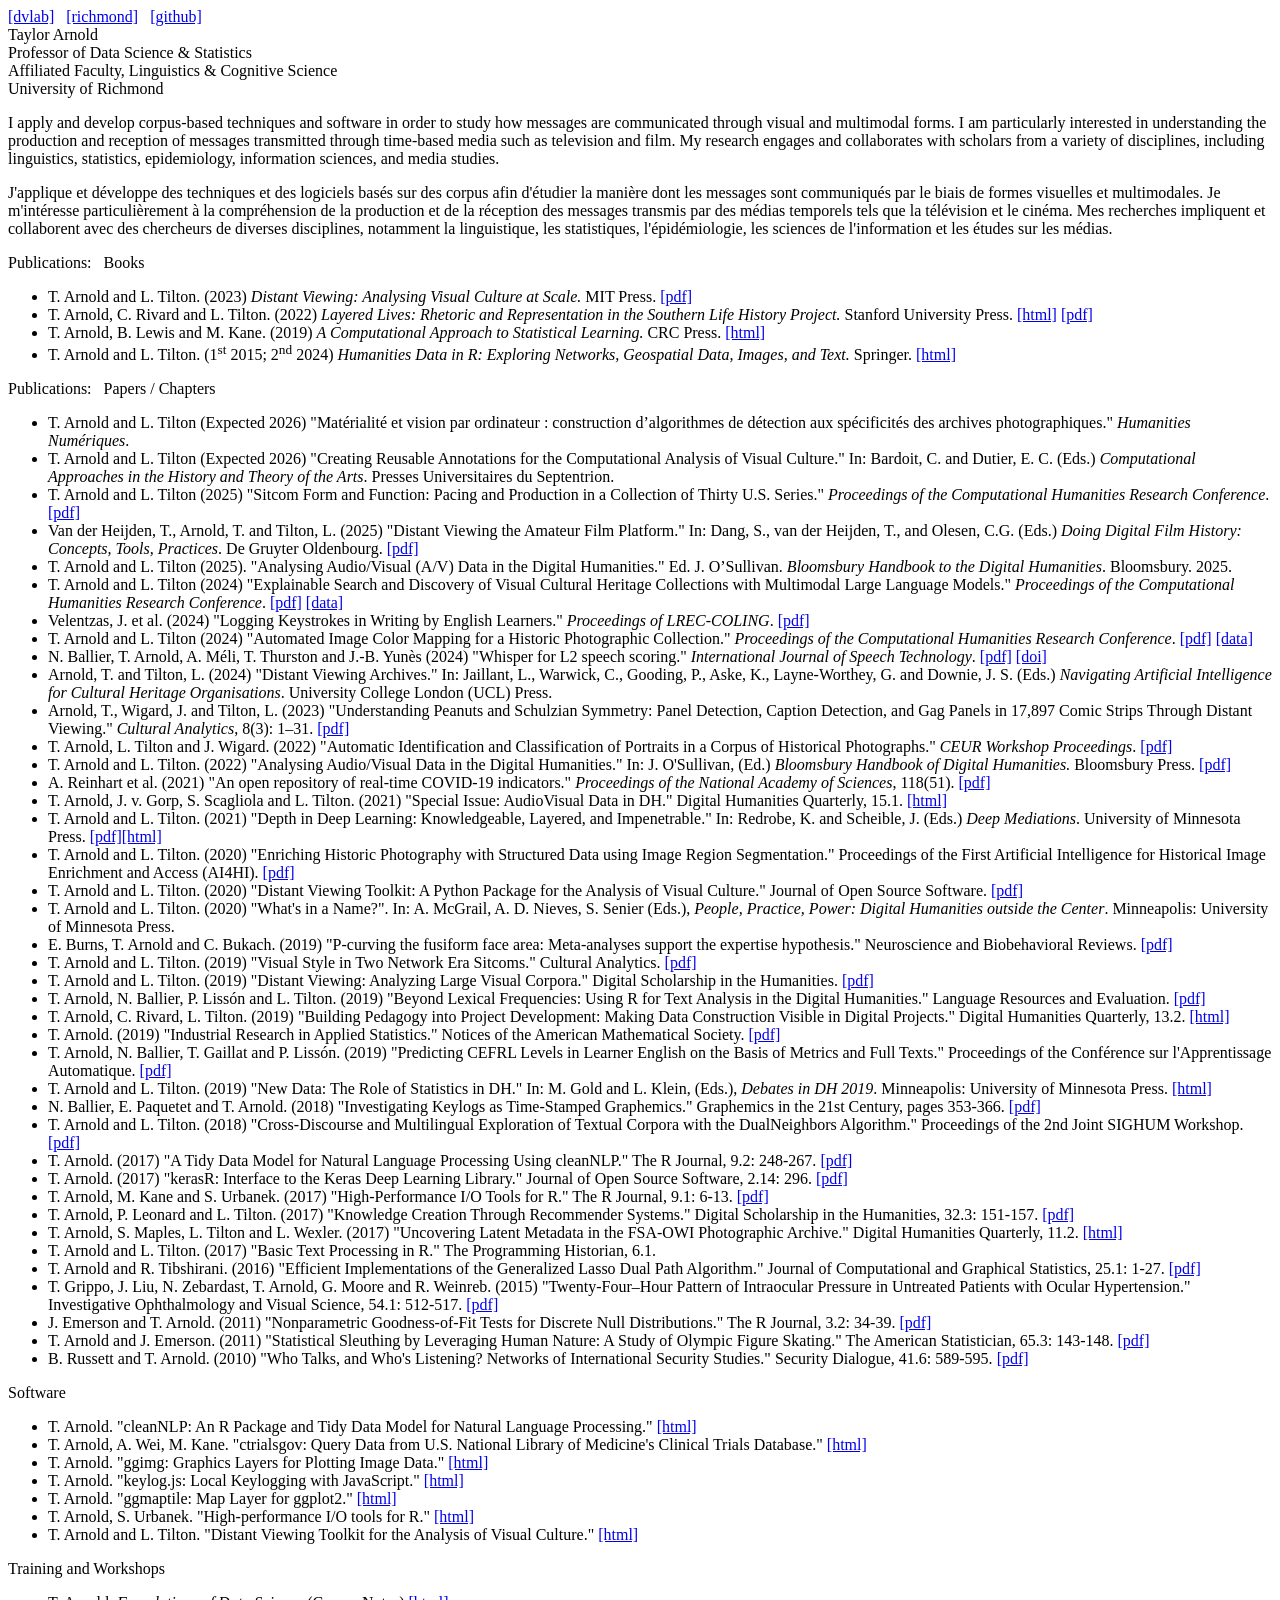
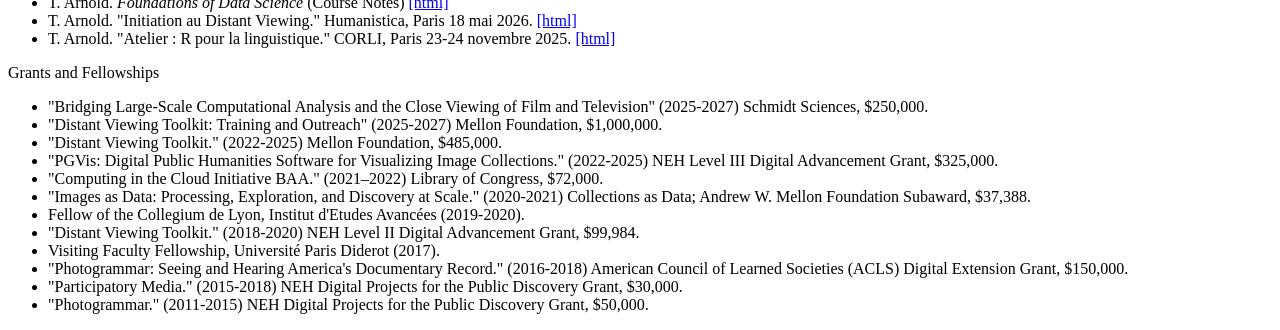
==== commit f36593a3: "auto update" ====
--- a/index.html
+++ b/index.html
@@ -82,9 +82,9 @@
         <i>Doing Digital Film History: Concepts, Tools, Practices</i>.
         De Gruyter Oldenbourg.
         <a href="pdf/2024-amateur-film.pdf" target="_blank" rel="noopener noreferrer">[pdf]</a></li>
-        <li>Velentzas, J. et al. (2024) "Logging Keystrokes in Writing by English Learners." <i>Proceedings of LREC-COLING</i>. <a href="https://aclanthology.org/2024.lrec-main.938.pdf" target="_blank" rel="noopener noreferrer">[pdf]</a> </li>
         <li>T. Arnold and L. Tilton (2025). "Analysing Audio/Visual (A/V) Data in the Digital Humanities." Ed. J. O’Sullivan. <i>Bloomsbury Handbook to the Digital Humanities</i>. Bloomsbury. 2025.</li>
         <li>T. Arnold and L. Tilton (2024) "Explainable Search and Discovery of Visual Cultural Heritage Collections with Multimodal Large Language Models." <i>Proceedings of the Computational Humanities Research Conference</i>. <a href="https://arxiv.org/abs/2411.04663" target="_blank" rel="noopener noreferrer">[pdf]</a> <a href="https://distantviewing.org/data" target="_blank" rel="noopener noreferrer">[data]</a></li>
+        <li>Velentzas, J. et al. (2024) "Logging Keystrokes in Writing by English Learners." <i>Proceedings of LREC-COLING</i>. <a href="https://aclanthology.org/2024.lrec-main.938.pdf" target="_blank" rel="noopener noreferrer">[pdf]</a> </li>
         <li>T. Arnold and L. Tilton (2024) "Automated Image Color Mapping for a Historic Photographic Collection." <i>Proceedings of the Computational Humanities Research Conference</i>. <a href="https://arxiv.org/abs/2411.04659" target="_blank" rel="noopener noreferrer">[pdf]</a> <a href="https://distantviewing.org/data" target="_blank" rel="noopener noreferrer">[data]</a></li>
         <li>N. Ballier, T. Arnold, A. Méli, T. Thurston and J.-B. Yunès (2024) "Whisper for L2 speech scoring." <i>International Journal of Speech Technology</i>. <a href="pdf/2024-whisperl2.pdf" target="_blank" rel="noopener noreferrer">[pdf]</a> <a href="https://doi.org/10.1007/s10772-024-10141-5" target="_blank" rel="noopener noreferrer">[doi]</a></li>
         <li>Arnold, T. and Tilton, L. (2024) "Distant Viewing Archives."
@@ -138,6 +138,14 @@
         <li>T. Arnold and L. Tilton. "Distant Viewing Toolkit for the Analysis of Visual Culture." <a href="https://github.com/distant-viewing/dvt" target="_blank" rel="noopener noreferrer">[html]</a></li>
       </ul>
       <div class="pubtete">
+        Training and Workshops
+      </div>
+      <ul>
+        <li>T. Arnold. <i>Foundations of Data Science</i> (Course Notes) <a href="https://taylor-arnold.github.io/fds-py/" target="_blank" rel="noopener noreferrer">[html]</a></li>
+        <li>T. Arnold. "Initiation au Distant Viewing." Humanistica, Paris 18 mai 2026. <a href="https://taylor-arnold.github.io/atelier/2026_dv/" target="_blank" rel="noopener noreferrer">[html]</a></li>
+        <li>T. Arnold. "Atelier : R pour la linguistique." CORLI, Paris 23-24 novembre 2025. <a href="https://taylor-arnold.github.io/atelier/2025_corli/" target="_blank" rel="noopener noreferrer">[html]</a></li>
+      </ul>
+      <div class="pubtete">
         Grants and Fellowships
       </div>
       <ul>
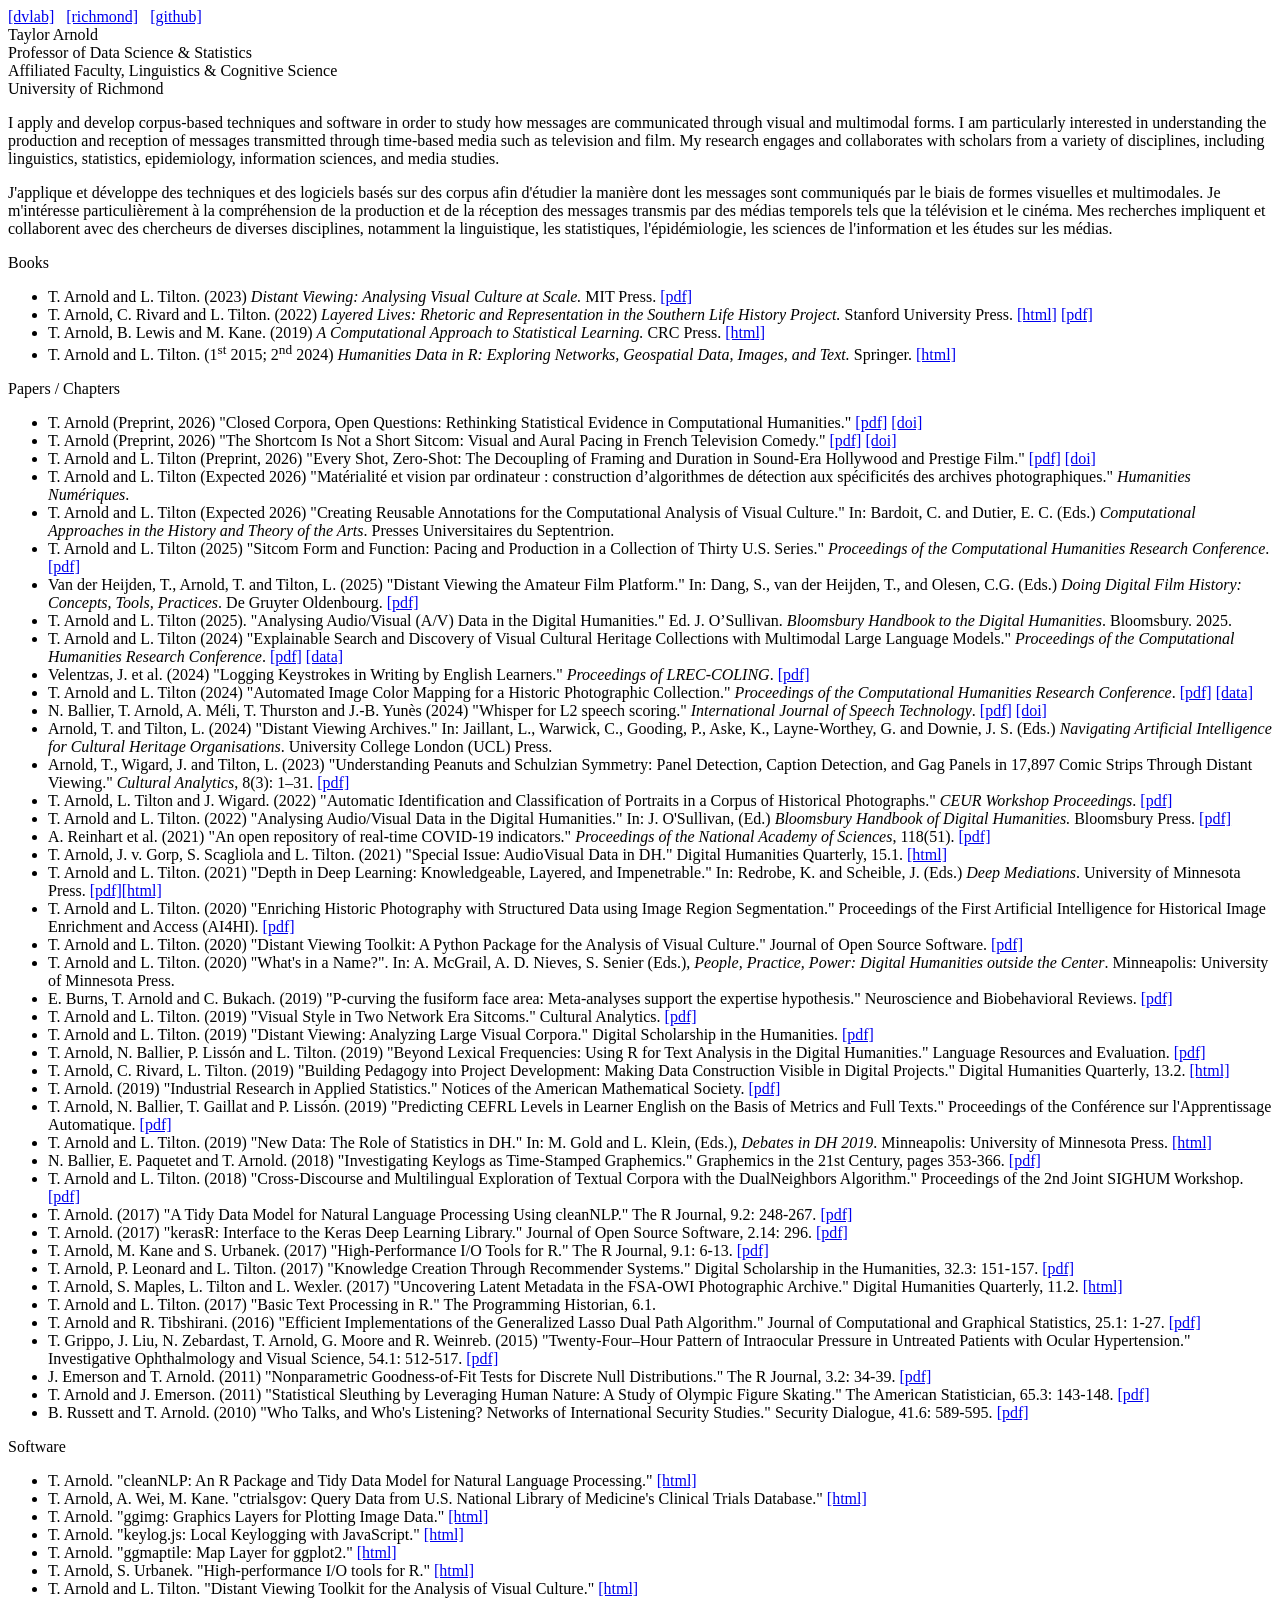
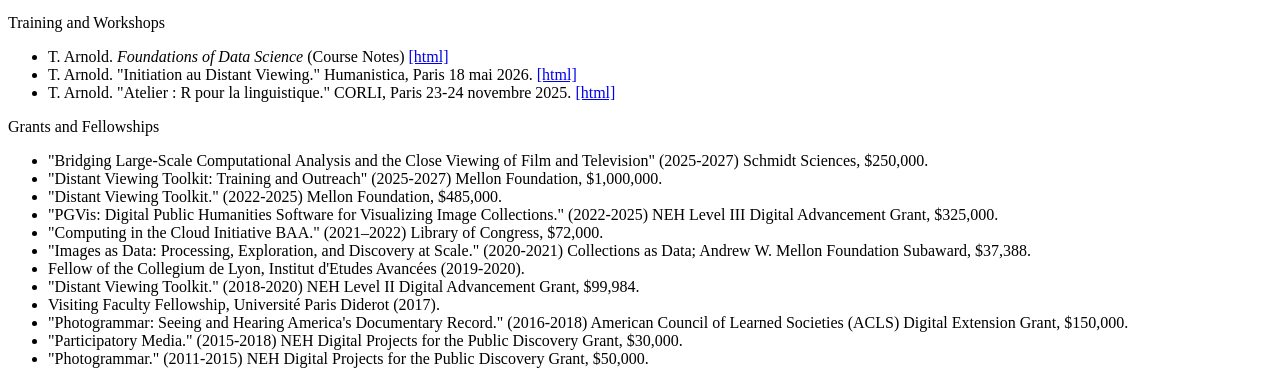
==== commit 0bac4126: "auto update" ====
--- a/index.html
+++ b/index.html
@@ -61,7 +61,7 @@
 
     <div id="publications">
       <div class="pubtete">
-        Publications: &nbsp; Books
+        Books
       </div>
       <ul>
         <li>T. Arnold and L. Tilton. (2023) <i>Distant Viewing: Analysing Visual Culture at Scale.</i> MIT Press. <a href="https://direct.mit.edu/books/oa-monograph/5674/Distant-ViewingComputational-Exploration-of" target="_blank" rel="noopener noreferrer">[pdf]</a></li>
@@ -70,9 +70,12 @@
         <li>T. Arnold and L. Tilton. (1<sup>st</sup> 2015; 2<sup>nd</sup> 2024) <i>Humanities Data in R: Exploring Networks, Geospatial Data, Images, and Text.</i> Springer. <a href="https://humanitiesdata.org/" target="_blank" rel="noopener noreferrer">[html]</a></li>
       </ul>
       <div class="pubtete">
-        Publications: &nbsp; Papers / Chapters
+        Papers / Chapters
       </div>
       <ul>
+        <li>T. Arnold (Preprint, 2026) "Closed Corpora, Open Questions: Rethinking Statistical Evidence in Computational Humanities." <a href="https://zenodo.org/records/21935531/files/arnold2026replication.pdf?download=1" target="_blank" rel="noopener noreferrer">[pdf]</a> <a href="https://doi.org/10.5281/zenodo.21935531" target="_blank" rel="noopener noreferrer">[doi]</a></li>
+        <li>T. Arnold (Preprint, 2026) "The Shortcom Is Not a Short Sitcom: Visual and Aural Pacing in French Television Comedy." <a href="https://zenodo.org/records/21935481/files/arnold2026shortcom.pdf?download=1" target="_blank" rel="noopener noreferrer">[pdf]</a> <a href="https://doi.org/10.5281/zenodo.21935481" target="_blank" rel="noopener noreferrer">[doi]</a></li>
+        <li>T. Arnold and L. Tilton (Preprint, 2026) "Every Shot, Zero-Shot: The Decoupling of Framing and Duration in Sound-Era Hollywood and Prestige Film." <a href="https://zenodo.org/records/21935394/files/arnold2026zeroshot.pdf?download=1" target="_blank" rel="noopener noreferrer">[pdf]</a> <a href="https://doi.org/10.5281/zenodo.21935394" target="_blank" rel="noopener noreferrer">[doi]</a></li>
         <li>T. Arnold and L. Tilton (Expected 2026) "Matérialité et vision par ordinateur : construction d’algorithmes de détection aux spécificités des archives photographiques." <i>Humanities Numériques</i>.</li>
         <li>T. Arnold and L. Tilton (Expected 2026) "Creating Reusable Annotations for the Computational Analysis of Visual Culture." In: Bardoit, C. and Dutier, E. C. (Eds.) <i>Computational Approaches in the History and Theory of the Arts</i>. Presses Universitaires du Septentrion.</li>
         <li>T. Arnold and L. Tilton (2025) "Sitcom Form and Function: Pacing and Production in a Collection of Thirty U.S. Series." <i>Proceedings of the Computational Humanities Research Conference</i>. <a href="https://anthology.ach.org/volumes/vol0003/sitcom-form-function-pacing-production-in-of-u-s/" target="_blank" rel="noopener noreferrer">[pdf]</a> </li>
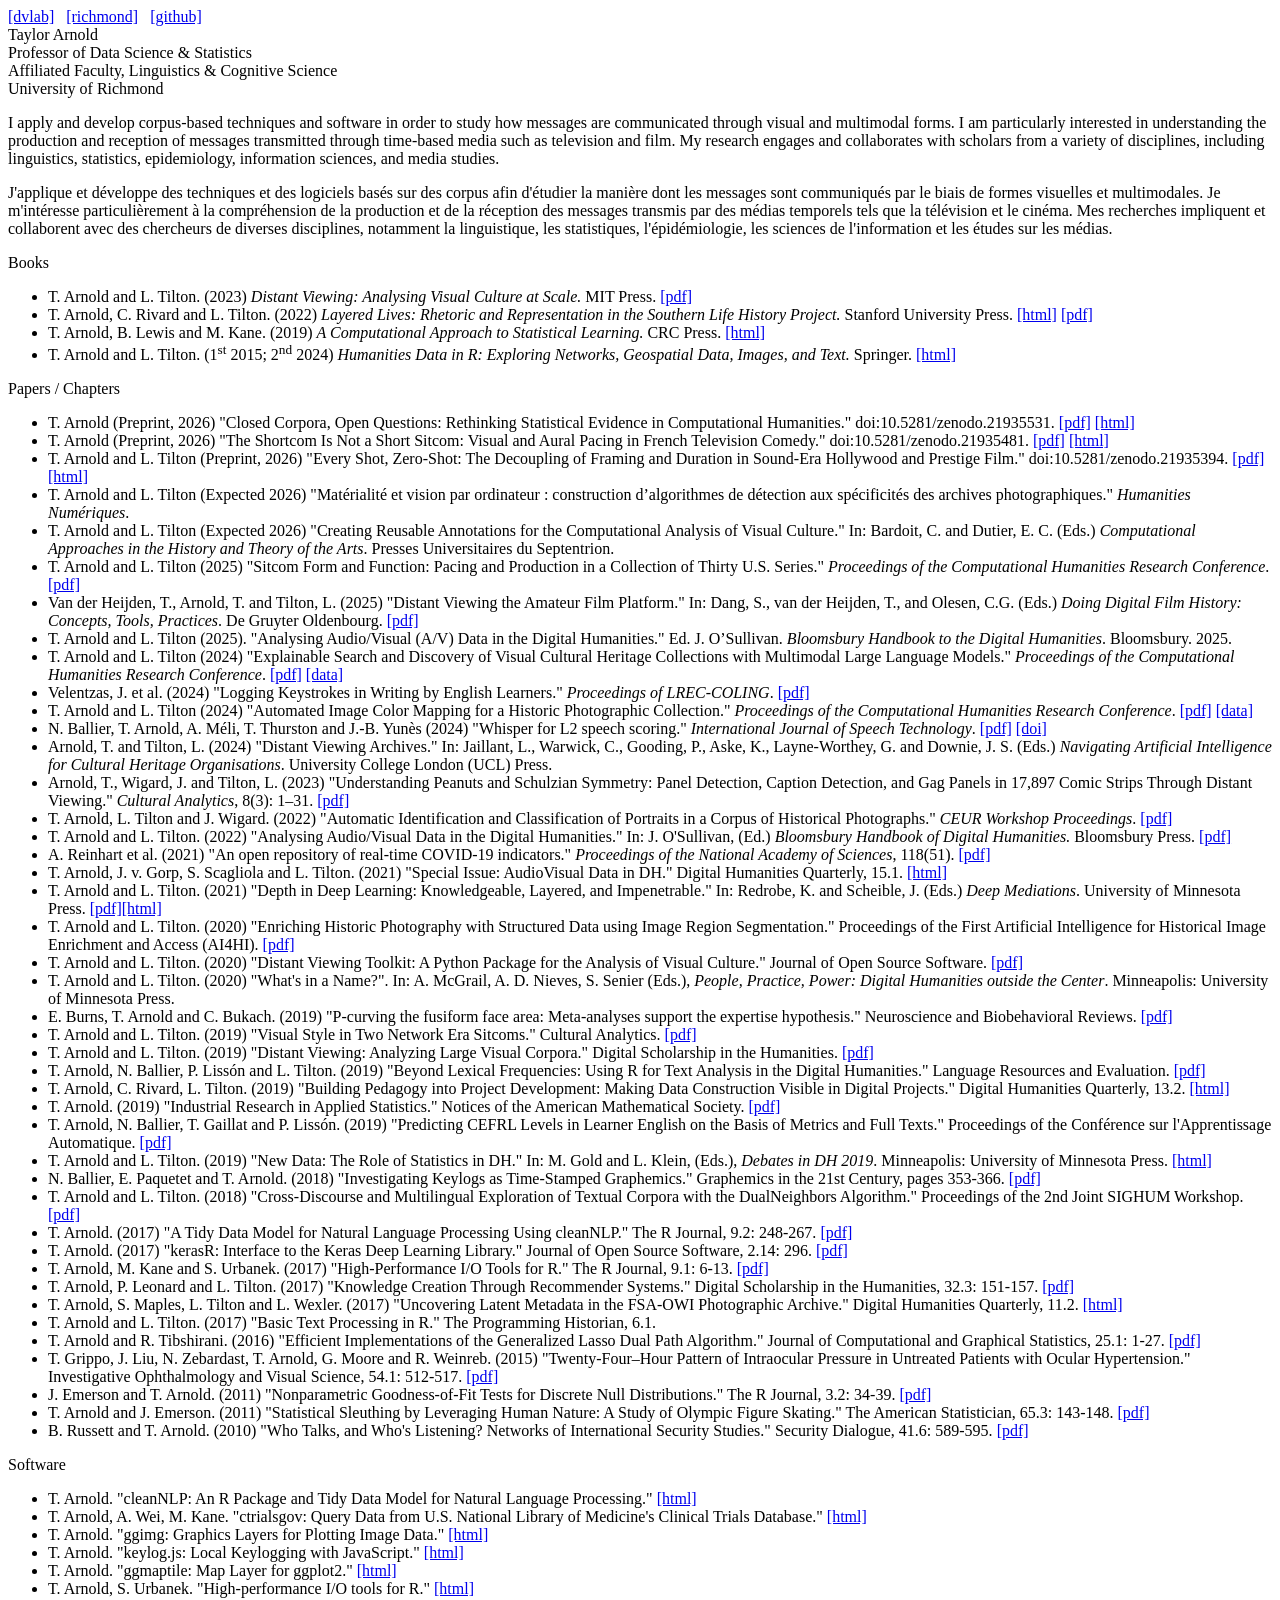
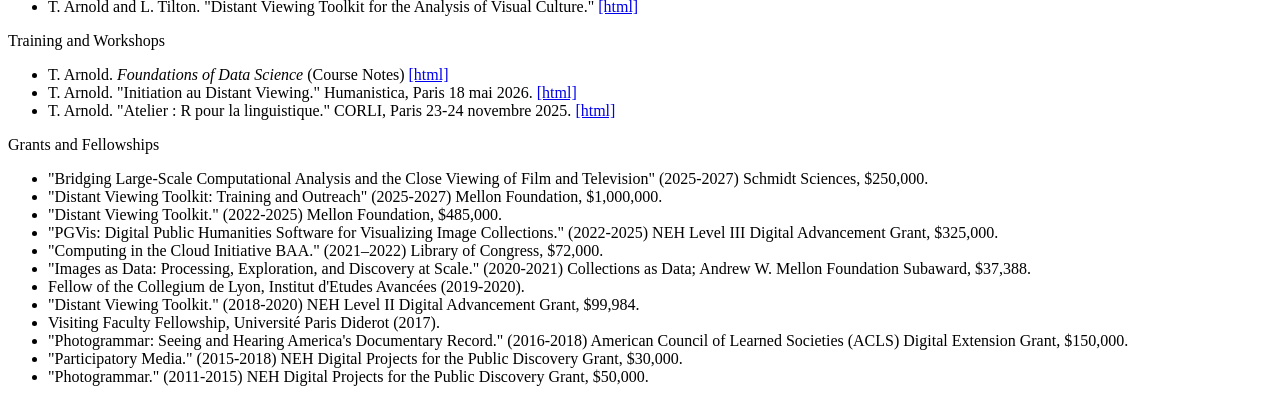
==== commit 2ce44dfb: "auto update" ====
--- a/index.html
+++ b/index.html
@@ -73,9 +73,9 @@
         Papers / Chapters
       </div>
       <ul>
-        <li>T. Arnold (Preprint, 2026) "Closed Corpora, Open Questions: Rethinking Statistical Evidence in Computational Humanities." <a href="https://zenodo.org/records/21935531/files/arnold2026replication.pdf?download=1" target="_blank" rel="noopener noreferrer">[pdf]</a> <a href="https://doi.org/10.5281/zenodo.21935531" target="_blank" rel="noopener noreferrer">[doi]</a></li>
-        <li>T. Arnold (Preprint, 2026) "The Shortcom Is Not a Short Sitcom: Visual and Aural Pacing in French Television Comedy." <a href="https://zenodo.org/records/21935481/files/arnold2026shortcom.pdf?download=1" target="_blank" rel="noopener noreferrer">[pdf]</a> <a href="https://doi.org/10.5281/zenodo.21935481" target="_blank" rel="noopener noreferrer">[doi]</a></li>
-        <li>T. Arnold and L. Tilton (Preprint, 2026) "Every Shot, Zero-Shot: The Decoupling of Framing and Duration in Sound-Era Hollywood and Prestige Film." <a href="https://zenodo.org/records/21935394/files/arnold2026zeroshot.pdf?download=1" target="_blank" rel="noopener noreferrer">[pdf]</a> <a href="https://doi.org/10.5281/zenodo.21935394" target="_blank" rel="noopener noreferrer">[doi]</a></li>
+        <li>T. Arnold (Preprint, 2026) "Closed Corpora, Open Questions: Rethinking Statistical Evidence in Computational Humanities." doi:10.5281/zenodo.21935531. <a href="https://zenodo.org/records/21935531/files/arnold2026replication.pdf?download=1" target="_blank" rel="noopener noreferrer">[pdf]</a> <a href="https://doi.org/10.5281/zenodo.21935531" target="_blank" rel="noopener noreferrer">[html]</a></li>
+        <li>T. Arnold (Preprint, 2026) "The Shortcom Is Not a Short Sitcom: Visual and Aural Pacing in French Television Comedy." doi:10.5281/zenodo.21935481. <a href="https://zenodo.org/records/21935481/files/arnold2026shortcom.pdf?download=1" target="_blank" rel="noopener noreferrer">[pdf]</a> <a href="https://doi.org/10.5281/zenodo.21935481" target="_blank" rel="noopener noreferrer">[html]</a></li>
+        <li>T. Arnold and L. Tilton (Preprint, 2026) "Every Shot, Zero-Shot: The Decoupling of Framing and Duration in Sound-Era Hollywood and Prestige Film." doi:10.5281/zenodo.21935394. <a href="https://zenodo.org/records/21935394/files/arnold2026zeroshot.pdf?download=1" target="_blank" rel="noopener noreferrer">[pdf]</a> <a href="https://doi.org/10.5281/zenodo.21935394" target="_blank" rel="noopener noreferrer">[html]</a></li>
         <li>T. Arnold and L. Tilton (Expected 2026) "Matérialité et vision par ordinateur : construction d’algorithmes de détection aux spécificités des archives photographiques." <i>Humanities Numériques</i>.</li>
         <li>T. Arnold and L. Tilton (Expected 2026) "Creating Reusable Annotations for the Computational Analysis of Visual Culture." In: Bardoit, C. and Dutier, E. C. (Eds.) <i>Computational Approaches in the History and Theory of the Arts</i>. Presses Universitaires du Septentrion.</li>
         <li>T. Arnold and L. Tilton (2025) "Sitcom Form and Function: Pacing and Production in a Collection of Thirty U.S. Series." <i>Proceedings of the Computational Humanities Research Conference</i>. <a href="https://anthology.ach.org/volumes/vol0003/sitcom-form-function-pacing-production-in-of-u-s/" target="_blank" rel="noopener noreferrer">[pdf]</a> </li>
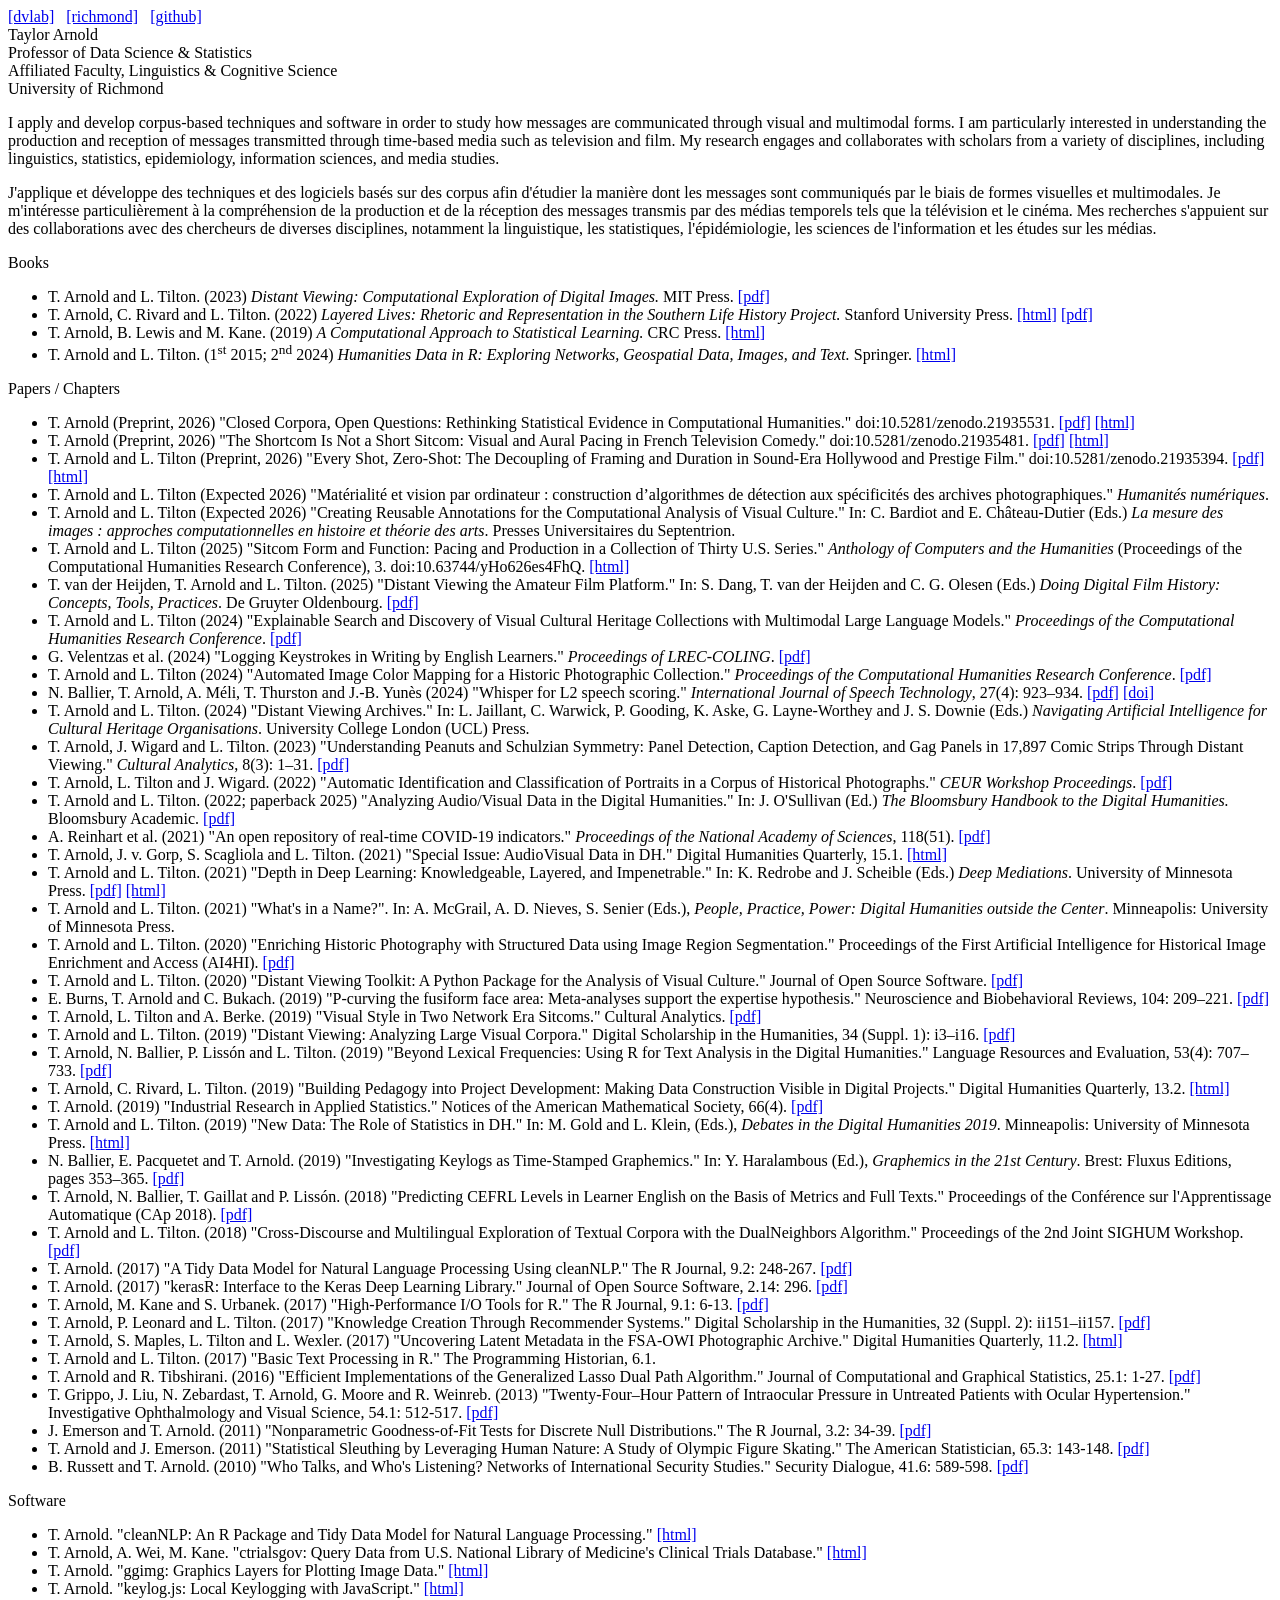
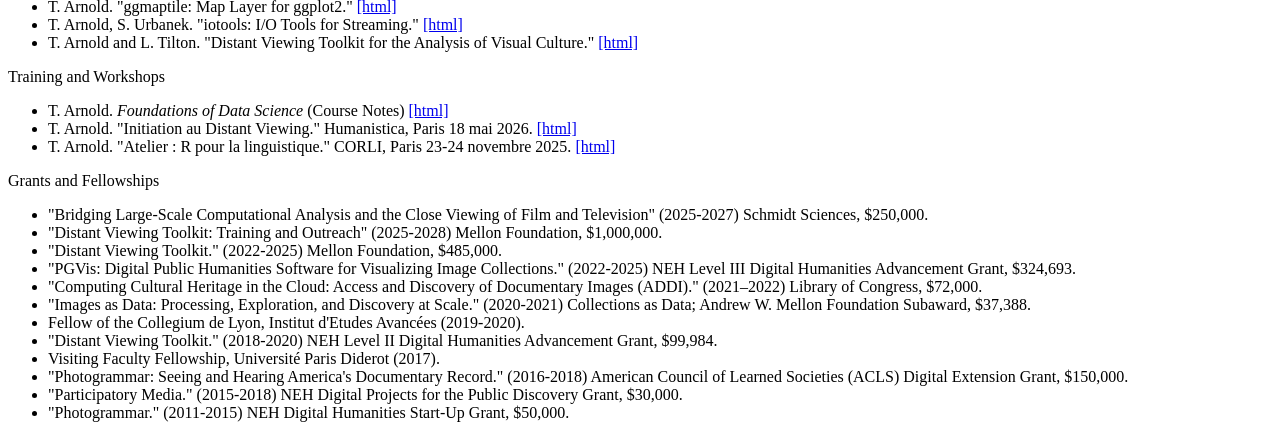
==== commit 04e1a1da: "Correct publication metadata, author formatting, grants, and teaching page typos" ====
--- a/index.html
+++ b/index.html
@@ -52,8 +52,8 @@
         le biais de formes visuelles et multimodales. Je m'intéresse
         particulièrement à la compréhension de la production et de la réception
         des messages transmis par des médias temporels tels que la télévision et
-        le cinéma. Mes recherches impliquent et collaborent avec des chercheurs
-        de diverses disciplines, notamment la linguistique, les statistiques,
+        le cinéma. Mes recherches s'appuient sur des collaborations avec des
+        chercheurs de diverses disciplines, notamment la linguistique, les statistiques,
         l'épidémiologie, les sciences de l'information et les études sur les
         médias.
       </p>
@@ -64,7 +64,7 @@
         Books
       </div>
       <ul>
-        <li>T. Arnold and L. Tilton. (2023) <i>Distant Viewing: Analysing Visual Culture at Scale.</i> MIT Press. <a href="https://direct.mit.edu/books/oa-monograph/5674/Distant-ViewingComputational-Exploration-of" target="_blank" rel="noopener noreferrer">[pdf]</a></li>
+        <li>T. Arnold and L. Tilton. (2023) <i>Distant Viewing: Computational Exploration of Digital Images.</i> MIT Press. <a href="https://direct.mit.edu/books/oa-monograph/5674/Distant-ViewingComputational-Exploration-of" target="_blank" rel="noopener noreferrer">[pdf]</a></li>
         <li>T. Arnold, C. Rivard and L. Tilton. (2022) <i>Layered Lives: Rhetoric and Representation in the Southern Life History Project.</i> Stanford University Press. <a href="https://layeredlives.org/" target="_blank" rel="noopener noreferrer">[html]</a> <a href="pdf/2022-layered-lives.pdf" target="_blank" rel="noopener noreferrer">[pdf]</a></li>
         <li>T. Arnold, B. Lewis and M. Kane. (2019) <i>A Computational Approach to Statistical Learning.</i> CRC Press. <a href="https://www.comp-approach.com/" target="_blank" rel="noopener noreferrer">[html]</a></li>
         <li>T. Arnold and L. Tilton. (1<sup>st</sup> 2015; 2<sup>nd</sup> 2024) <i>Humanities Data in R: Exploring Networks, Geospatial Data, Images, and Text.</i> Springer. <a href="https://humanitiesdata.org/" target="_blank" rel="noopener noreferrer">[html]</a></li>
@@ -76,57 +76,56 @@
         <li>T. Arnold (Preprint, 2026) "Closed Corpora, Open Questions: Rethinking Statistical Evidence in Computational Humanities." doi:10.5281/zenodo.21935531. <a href="https://zenodo.org/records/21935531/files/arnold2026replication.pdf?download=1" target="_blank" rel="noopener noreferrer">[pdf]</a> <a href="https://doi.org/10.5281/zenodo.21935531" target="_blank" rel="noopener noreferrer">[html]</a></li>
         <li>T. Arnold (Preprint, 2026) "The Shortcom Is Not a Short Sitcom: Visual and Aural Pacing in French Television Comedy." doi:10.5281/zenodo.21935481. <a href="https://zenodo.org/records/21935481/files/arnold2026shortcom.pdf?download=1" target="_blank" rel="noopener noreferrer">[pdf]</a> <a href="https://doi.org/10.5281/zenodo.21935481" target="_blank" rel="noopener noreferrer">[html]</a></li>
         <li>T. Arnold and L. Tilton (Preprint, 2026) "Every Shot, Zero-Shot: The Decoupling of Framing and Duration in Sound-Era Hollywood and Prestige Film." doi:10.5281/zenodo.21935394. <a href="https://zenodo.org/records/21935394/files/arnold2026zeroshot.pdf?download=1" target="_blank" rel="noopener noreferrer">[pdf]</a> <a href="https://doi.org/10.5281/zenodo.21935394" target="_blank" rel="noopener noreferrer">[html]</a></li>
-        <li>T. Arnold and L. Tilton (Expected 2026) "Matérialité et vision par ordinateur : construction d’algorithmes de détection aux spécificités des archives photographiques." <i>Humanities Numériques</i>.</li>
-        <li>T. Arnold and L. Tilton (Expected 2026) "Creating Reusable Annotations for the Computational Analysis of Visual Culture." In: Bardoit, C. and Dutier, E. C. (Eds.) <i>Computational Approaches in the History and Theory of the Arts</i>. Presses Universitaires du Septentrion.</li>
-        <li>T. Arnold and L. Tilton (2025) "Sitcom Form and Function: Pacing and Production in a Collection of Thirty U.S. Series." <i>Proceedings of the Computational Humanities Research Conference</i>. <a href="https://anthology.ach.org/volumes/vol0003/sitcom-form-function-pacing-production-in-of-u-s/" target="_blank" rel="noopener noreferrer">[pdf]</a> </li>
-        <li>Van der Heijden, T., Arnold, T. and Tilton, L. (2025)
+        <li>T. Arnold and L. Tilton (Expected 2026) "Matérialité et vision par ordinateur : construction d’algorithmes de détection aux spécificités des archives photographiques." <i>Humanités numériques</i>.</li>
+        <li>T. Arnold and L. Tilton (Expected 2026) "Creating Reusable Annotations for the Computational Analysis of Visual Culture." In: C. Bardiot and E. Château-Dutier (Eds.) <i>La mesure des images : approches computationnelles en histoire et théorie des arts</i>. Presses Universitaires du Septentrion.</li>
+        <li>T. Arnold and L. Tilton (2025) "Sitcom Form and Function: Pacing and Production in a Collection of Thirty U.S. Series." <i>Anthology of Computers and the Humanities</i> (Proceedings of the Computational Humanities Research Conference), 3. doi:10.63744/yHo626es4FhQ. <a href="https://anthology.ach.org/volumes/vol0003/sitcom-form-function-pacing-production-in-of-u-s/" target="_blank" rel="noopener noreferrer">[html]</a></li>
+        <li>T. van der Heijden, T. Arnold and L. Tilton. (2025)
         "Distant Viewing the Amateur Film Platform."
-        In: Dang, S., van der Heijden, T., and Olesen, C.G. (Eds.)
+        In: S. Dang, T. van der Heijden and C. G. Olesen (Eds.)
         <i>Doing Digital Film History: Concepts, Tools, Practices</i>.
         De Gruyter Oldenbourg.
         <a href="pdf/2024-amateur-film.pdf" target="_blank" rel="noopener noreferrer">[pdf]</a></li>
-        <li>T. Arnold and L. Tilton (2025). "Analysing Audio/Visual (A/V) Data in the Digital Humanities." Ed. J. O’Sullivan. <i>Bloomsbury Handbook to the Digital Humanities</i>. Bloomsbury. 2025.</li>
-        <li>T. Arnold and L. Tilton (2024) "Explainable Search and Discovery of Visual Cultural Heritage Collections with Multimodal Large Language Models." <i>Proceedings of the Computational Humanities Research Conference</i>. <a href="https://arxiv.org/abs/2411.04663" target="_blank" rel="noopener noreferrer">[pdf]</a> <a href="https://distantviewing.org/data" target="_blank" rel="noopener noreferrer">[data]</a></li>
-        <li>Velentzas, J. et al. (2024) "Logging Keystrokes in Writing by English Learners." <i>Proceedings of LREC-COLING</i>. <a href="https://aclanthology.org/2024.lrec-main.938.pdf" target="_blank" rel="noopener noreferrer">[pdf]</a> </li>
-        <li>T. Arnold and L. Tilton (2024) "Automated Image Color Mapping for a Historic Photographic Collection." <i>Proceedings of the Computational Humanities Research Conference</i>. <a href="https://arxiv.org/abs/2411.04659" target="_blank" rel="noopener noreferrer">[pdf]</a> <a href="https://distantviewing.org/data" target="_blank" rel="noopener noreferrer">[data]</a></li>
-        <li>N. Ballier, T. Arnold, A. Méli, T. Thurston and J.-B. Yunès (2024) "Whisper for L2 speech scoring." <i>International Journal of Speech Technology</i>. <a href="pdf/2024-whisperl2.pdf" target="_blank" rel="noopener noreferrer">[pdf]</a> <a href="https://doi.org/10.1007/s10772-024-10141-5" target="_blank" rel="noopener noreferrer">[doi]</a></li>
-        <li>Arnold, T. and Tilton, L. (2024) "Distant Viewing Archives."
-        In: Jaillant, L., Warwick, C., Gooding, P., Aske, K., Layne-Worthey, G. and
-        Downie, J. S. (Eds.) <i>Navigating Artificial Intelligence for Cultural
+        <li>T. Arnold and L. Tilton (2024) "Explainable Search and Discovery of Visual Cultural Heritage Collections with Multimodal Large Language Models." <i>Proceedings of the Computational Humanities Research Conference</i>. <a href="https://arxiv.org/abs/2411.04663" target="_blank" rel="noopener noreferrer">[pdf]</a></li>
+        <li>G. Velentzas et al. (2024) "Logging Keystrokes in Writing by English Learners." <i>Proceedings of LREC-COLING</i>. <a href="https://aclanthology.org/2024.lrec-main.938.pdf" target="_blank" rel="noopener noreferrer">[pdf]</a> </li>
+        <li>T. Arnold and L. Tilton (2024) "Automated Image Color Mapping for a Historic Photographic Collection." <i>Proceedings of the Computational Humanities Research Conference</i>. <a href="https://arxiv.org/abs/2411.04659" target="_blank" rel="noopener noreferrer">[pdf]</a></li>
+        <li>N. Ballier, T. Arnold, A. Méli, T. Thurston and J.-B. Yunès (2024) "Whisper for L2 speech scoring." <i>International Journal of Speech Technology</i>, 27(4): 923–934. <a href="pdf/2024-whisperl2.pdf" target="_blank" rel="noopener noreferrer">[pdf]</a> <a href="https://doi.org/10.1007/s10772-024-10141-5" target="_blank" rel="noopener noreferrer">[doi]</a></li>
+        <li>T. Arnold and L. Tilton. (2024) "Distant Viewing Archives."
+        In: L. Jaillant, C. Warwick, P. Gooding, K. Aske, G. Layne-Worthey and
+        J. S. Downie (Eds.) <i>Navigating Artificial Intelligence for Cultural
         Heritage Organisations</i>. University College London (UCL) Press.</li>
-        <li>Arnold, T., Wigard, J. and Tilton, L. (2023) "Understanding Peanuts and Schulzian
+        <li>T. Arnold, J. Wigard and L. Tilton. (2023) "Understanding Peanuts and Schulzian
         Symmetry: Panel Detection, Caption Detection, and Gag Panels in 17,897 Comic Strips
         Through Distant Viewing." <i>Cultural Analytics</i>, 8(3): 1–31.
         <a href="https://culturalanalytics.org/article/87560-understanding-peanuts-and-schulzian-symmetry-panel-detection-caption-detection-and-gag-panels-in-17-897-comic-strips-through-distant-viewing" target="_blank" rel="noopener noreferrer">[pdf]</a></li>
         <li>T. Arnold, L. Tilton and J. Wigard. (2022) "Automatic Identification and Classification of Portraits in a Corpus of Historical Photographs." <i>CEUR Workshop Proceedings</i>. <a href="https://ceur-ws.org/Vol-3290/short_paper5571.pdf" target="_blank" rel="noopener noreferrer">[pdf]</a></li>
-        <li>T. Arnold and L. Tilton. (2022) "Analysing Audio/Visual Data in the Digital Humanities." In: J. O'Sullivan, (Ed.) <i>Bloomsbury Handbook of Digital Humanities.</i> Bloomsbury Press. <a href="pdf/2022-dh-handbook.pdf" target="_blank" rel="noopener noreferrer">[pdf]</a></li>
+        <li>T. Arnold and L. Tilton. (2022; paperback 2025) "Analyzing Audio/Visual Data in the Digital Humanities." In: J. O'Sullivan (Ed.) <i>The Bloomsbury Handbook to the Digital Humanities.</i> Bloomsbury Academic. <a href="pdf/2022-dh-handbook.pdf" target="_blank" rel="noopener noreferrer">[pdf]</a></li>
         <li>A. Reinhart et al. (2021) "An open repository of real-time COVID-19 indicators." <i>Proceedings of the National Academy of Sciences</i>, 118(51). <a href="https://www.ncbi.nlm.nih.gov/pmc/articles/PMC8713778/pdf/pnas.202111452.pdf" target="_blank" rel="noopener noreferrer">[pdf]</a></li>
         <li>T. Arnold, J. v. Gorp, S. Scagliola and L. Tilton. (2021) "Special Issue: AudioVisual Data in DH." Digital Humanities Quarterly, 15.1. <a href="http://digitalhumanities.org/dhq/vol/15/1/index.html" target="_blank" rel="noopener noreferrer">[html]</a></li>
-        <li>T. Arnold and L. Tilton. (2021) "Depth in Deep Learning: Knowledgeable, Layered, and Impenetrable." In: Redrobe, K. and Scheible, J. (Eds.) <i>Deep Mediations</i>. University of Minnesota Press. <a href="pdf/2020-deep-mediations.pdf" target="_blank" rel="noopener noreferrer">[pdf]</a><a href="https://www.upress.umn.edu/book-division/books/deep-mediations" target="_blank" rel="noopener noreferrer">[html]</a></li>
+        <li>T. Arnold and L. Tilton. (2021) "Depth in Deep Learning: Knowledgeable, Layered, and Impenetrable." In: K. Redrobe and J. Scheible (Eds.) <i>Deep Mediations</i>. University of Minnesota Press. <a href="pdf/2020-deep-mediations.pdf" target="_blank" rel="noopener noreferrer">[pdf]</a> <a href="https://www.upress.umn.edu/9781517908904/deep-mediations/" target="_blank" rel="noopener noreferrer">[html]</a></li>
+        <li>T. Arnold and L. Tilton. (2021) "What's in a Name?". In: A. McGrail, A. D. Nieves, S. Senier (Eds.), <i>People, Practice, Power: Digital Humanities outside the Center</i>. Minneapolis: University of Minnesota Press.</li>
         <li>T. Arnold and L. Tilton. (2020) "Enriching Historic Photography with Structured Data using Image Region Segmentation." Proceedings of the First Artificial Intelligence for Historical Image Enrichment and Access (AI4HI). <a href="pdf/2020-enrich-photography.pdf" target="_blank" rel="noopener noreferrer">[pdf]</a></li>
         <li>T. Arnold and L. Tilton. (2020) "Distant Viewing Toolkit: A Python Package for the Analysis of Visual Culture." Journal of Open Source Software. <a href="pdf/2020-dvtoolkit-joss.pdf" target="_blank" rel="noopener noreferrer">[pdf]</a></li>
-        <li>T. Arnold and L. Tilton. (2020) "What's in a Name?". In: A. McGrail, A. D. Nieves, S. Senier (Eds.), <i>People, Practice, Power: Digital Humanities outside the Center</i>. Minneapolis: University of Minnesota Press.</li>
-        <li>E. Burns, T. Arnold and C. Bukach. (2019) "P-curving the fusiform face area: Meta-analyses support the expertise hypothesis." Neuroscience and Biobehavioral Reviews. <a href="pdf/2019-p-curve.pdf" target="_blank" rel="noopener noreferrer">[pdf]</a></li>
-        <li>T. Arnold and L. Tilton. (2019) "Visual Style in Two Network Era Sitcoms." Cultural Analytics. <a href="pdf/2019-visual-style.pdf" target="_blank" rel="noopener noreferrer">[pdf]</a></li>
-        <li>T. Arnold and L. Tilton. (2019) "Distant Viewing: Analyzing Large Visual Corpora." Digital Scholarship in the Humanities. <a href="pdf/2019-distant-viewing.pdf" target="_blank" rel="noopener noreferrer">[pdf]</a></li>
-        <li>T. Arnold, N. Ballier, P. Lissón and L. Tilton. (2019) "Beyond Lexical Frequencies: Using R for Text Analysis in the Digital Humanities." Language Resources and Evaluation. <a href="pdf/2019-beyond-lex.pdf" target="_blank" rel="noopener noreferrer">[pdf]</a></li>
+        <li>E. Burns, T. Arnold and C. Bukach. (2019) "P-curving the fusiform face area: Meta-analyses support the expertise hypothesis." Neuroscience and Biobehavioral Reviews, 104: 209–221. <a href="pdf/2019-p-curve.pdf" target="_blank" rel="noopener noreferrer">[pdf]</a></li>
+        <li>T. Arnold, L. Tilton and A. Berke. (2019) "Visual Style in Two Network Era Sitcoms." Cultural Analytics. <a href="pdf/2019-visual-style.pdf" target="_blank" rel="noopener noreferrer">[pdf]</a></li>
+        <li>T. Arnold and L. Tilton. (2019) "Distant Viewing: Analyzing Large Visual Corpora." Digital Scholarship in the Humanities, 34 (Suppl. 1): i3–i16. <a href="pdf/2019-distant-viewing.pdf" target="_blank" rel="noopener noreferrer">[pdf]</a></li>
+        <li>T. Arnold, N. Ballier, P. Lissón and L. Tilton. (2019) "Beyond Lexical Frequencies: Using R for Text Analysis in the Digital Humanities." Language Resources and Evaluation, 53(4): 707–733. <a href="pdf/2019-beyond-lex.pdf" target="_blank" rel="noopener noreferrer">[pdf]</a></li>
         <li>T. Arnold, C. Rivard, L. Tilton. (2019) "Building Pedagogy into Project Development: Making Data Construction Visible in Digital Projects." Digital Humanities Quarterly, 13.2. <a href="http://digitalhumanities.org/dhq/vol/13/2/000419/000419.html" target="_blank" rel="noopener noreferrer">[html]</a></li>
-        <li>T. Arnold. (2019) "Industrial Research in Applied Statistics." Notices of the American Mathematical Society. <a href="pdf/2019-industrial-research.pdf" target="_blank" rel="noopener noreferrer">[pdf]</a></li>
-        <li>T. Arnold, N. Ballier, T. Gaillat and P. Lissón. (2019) "Predicting CEFRL Levels in Learner English on the Basis of Metrics and Full Texts." Proceedings of the Conférence sur l'Apprentissage Automatique. <a href="pdf/2018-learner-corpora.pdf" target="_blank" rel="noopener noreferrer">[pdf]</a></li>
-        <li>T. Arnold and L. Tilton. (2019) "New Data: The Role of Statistics in DH." In: M. Gold and L. Klein, (Eds.), <i>Debates in DH 2019</i>. Minneapolis: University of Minnesota Press. <a href="https://dhdebates.gc.cuny.edu/read/untitled-f2acf72c-a469-49d8-be35-67f9ac1e3a60/section/a2a6a192-f04a-4082-afaa-97c76a75b21c" target="_blank" rel="noopener noreferrer">[html]</a></li>
-        <li>N. Ballier, E. Paquetet and T. Arnold. (2018) "Investigating Keylogs as Time-Stamped Graphemics." Graphemics in the 21st Century, pages 353-366. <a href="pdf/2019-keylog.pdf" target="_blank" rel="noopener noreferrer">[pdf]</a></li>
+        <li>T. Arnold. (2019) "Industrial Research in Applied Statistics." Notices of the American Mathematical Society, 66(4). <a href="pdf/2019-industrial-research.pdf" target="_blank" rel="noopener noreferrer">[pdf]</a></li>
+        <li>T. Arnold and L. Tilton. (2019) "New Data: The Role of Statistics in DH." In: M. Gold and L. Klein, (Eds.), <i>Debates in the Digital Humanities 2019</i>. Minneapolis: University of Minnesota Press. <a href="https://dhdebates.gc.cuny.edu/read/untitled-f2acf72c-a469-49d8-be35-67f9ac1e3a60/section/a2a6a192-f04a-4082-afaa-97c76a75b21c" target="_blank" rel="noopener noreferrer">[html]</a></li>
+        <li>N. Ballier, E. Pacquetet and T. Arnold. (2019) "Investigating Keylogs as Time-Stamped Graphemics." In: Y. Haralambous (Ed.), <i>Graphemics in the 21st Century</i>. Brest: Fluxus Editions, pages 353–365. <a href="pdf/2019-keylog.pdf" target="_blank" rel="noopener noreferrer">[pdf]</a></li>
+        <li>T. Arnold, N. Ballier, T. Gaillat and P. Lissón. (2018) "Predicting CEFRL Levels in Learner English on the Basis of Metrics and Full Texts." Proceedings of the Conférence sur l'Apprentissage Automatique (CAp 2018). <a href="pdf/2018-learner-corpora.pdf" target="_blank" rel="noopener noreferrer">[pdf]</a></li>
         <li>T. Arnold and L. Tilton. (2018) "Cross-Discourse and Multilingual Exploration of Textual Corpora with the DualNeighbors Algorithm." Proceedings of the 2nd Joint SIGHUM Workshop. <a href="pdf/2018-cross-discourse.pdf" target="_blank" rel="noopener noreferrer">[pdf]</a></li>
         <li>T. Arnold. (2017) "A Tidy Data Model for Natural Language Processing Using cleanNLP." The R Journal, 9.2: 248-267. <a href="pdf/2017-cleannlp.pdf" target="_blank" rel="noopener noreferrer">[pdf]</a></li>
         <li>T. Arnold. (2017) "kerasR: Interface to the Keras Deep Learning Library." Journal of Open Source Software, 2.14: 296. <a href="pdf/2017-kerasr.pdf" target="_blank" rel="noopener noreferrer">[pdf]</a></li>
         <li>T. Arnold, M. Kane and S. Urbanek. (2017) "High-Performance I/O Tools for R." The R Journal, 9.1: 6-13. <a href="pdf/2017-iotools.pdf" target="_blank" rel="noopener noreferrer">[pdf]</a></li>
-        <li>T. Arnold, P. Leonard and L. Tilton. (2017) "Knowledge Creation Through Recommender Systems." Digital Scholarship in the Humanities, 32.3: 151-157. <a href="pdf/2017-knowledge-creation.pdf" target="_blank" rel="noopener noreferrer">[pdf]</a></li>
+        <li>T. Arnold, P. Leonard and L. Tilton. (2017) "Knowledge Creation Through Recommender Systems." Digital Scholarship in the Humanities, 32 (Suppl. 2): ii151–ii157. <a href="pdf/2017-knowledge-creation.pdf" target="_blank" rel="noopener noreferrer">[pdf]</a></li>
         <li>T. Arnold, S. Maples, L. Tilton and L. Wexler. (2017) "Uncovering Latent Metadata in the FSA-OWI Photographic Archive." Digital Humanities Quarterly, 11.2. <a href="http://digitalhumanities.org/dhq/vol/11/2/000299/000299.html" target="_blank" rel="noopener noreferrer">[html]</a></li>
         <li>T. Arnold and L. Tilton. (2017) "Basic Text Processing in R." The Programming Historian, 6.1.</li>
         <li>T. Arnold and R. Tibshirani. (2016) "Efficient Implementations of the Generalized Lasso Dual Path Algorithm." Journal of Computational and Graphical Statistics, 25.1: 1-27. <a href="pdf/2016-genlasso.pdf" target="_blank" rel="noopener noreferrer">[pdf]</a></li>
-        <li>T. Grippo, J. Liu, N. Zebardast, T. Arnold, G. Moore and R. Weinreb. (2015) "Twenty-Four–Hour Pattern of Intraocular Pressure in Untreated Patients with Ocular Hypertension." Investigative Ophthalmology and Visual Science, 54.1: 512-517. <a href="pdf/2015-twenty-four-hour.pdf" target="_blank" rel="noopener noreferrer">[pdf]</a></li>
+        <li>T. Grippo, J. Liu, N. Zebardast, T. Arnold, G. Moore and R. Weinreb. (2013) "Twenty-Four–Hour Pattern of Intraocular Pressure in Untreated Patients with Ocular Hypertension." Investigative Ophthalmology and Visual Science, 54.1: 512-517. <a href="pdf/2015-twenty-four-hour.pdf" target="_blank" rel="noopener noreferrer">[pdf]</a></li>
         <li>J. Emerson and T. Arnold. (2011) "Nonparametric Goodness-of-Fit Tests for Discrete Null Distributions." The R Journal, 3.2: 34-39. <a href="pdf/2011-discrete-goodness-of-fit.pdf" target="_blank" rel="noopener noreferrer">[pdf]</a></li>
         <li>T. Arnold and J. Emerson. (2011) "Statistical Sleuthing by Leveraging Human Nature: A Study of Olympic Figure Skating." The American Statistician, 65.3: 143-148. <a href="pdf/2011-statistical-sleuthing.pdf" target="_blank" rel="noopener noreferrer">[pdf]</a></li>
-        <li>B. Russett and T. Arnold. (2010) "Who Talks, and Who's Listening? Networks of International Security Studies." Security Dialogue, 41.6: 589-595. <a href="pdf/2010-who-talks.pdf" target="_blank" rel="noopener noreferrer">[pdf]</a></li>
+        <li>B. Russett and T. Arnold. (2010) "Who Talks, and Who's Listening? Networks of International Security Studies." Security Dialogue, 41.6: 589-598. <a href="pdf/2010-who-talks.pdf" target="_blank" rel="noopener noreferrer">[pdf]</a></li>
       </ul>
       <div class="pubtete">
         Software
@@ -137,7 +136,7 @@
         <li>T. Arnold. "ggimg: Graphics Layers for Plotting Image Data." <a href="https://cran.r-project.org/web/packages/ggimg/" target="_blank" rel="noopener noreferrer">[html]</a></li>
         <li>T. Arnold. "keylog.js: Local Keylogging with JavaScript." <a href="https://taylor-arnold.github.io/keylog.js/" target="_blank" rel="noopener noreferrer">[html]</a></li>
         <li>T. Arnold. "ggmaptile: Map Layer for ggplot2." <a href="https://github.com/taylor-arnold/rpkg/tree/master/ggmaptile" target="_blank" rel="noopener noreferrer">[html]</a></li>
-        <li>T. Arnold, S. Urbanek. "High-performance I/O tools for R." <a href="https://cran.r-project.org/web/packages/iotools/index.html" target="_blank" rel="noopener noreferrer">[html]</a></li>
+        <li>T. Arnold, S. Urbanek. "iotools: I/O Tools for Streaming." <a href="https://cran.r-project.org/web/packages/iotools/index.html" target="_blank" rel="noopener noreferrer">[html]</a></li>
         <li>T. Arnold and L. Tilton. "Distant Viewing Toolkit for the Analysis of Visual Culture." <a href="https://github.com/distant-viewing/dvt" target="_blank" rel="noopener noreferrer">[html]</a></li>
       </ul>
       <div class="pubtete">
@@ -153,17 +152,17 @@
       </div>
       <ul>
         <li>"Bridging Large-Scale Computational Analysis and the Close Viewing of Film and Television" (2025-2027) Schmidt Sciences, $250,000.</li>
-        <li>"Distant Viewing Toolkit: Training and Outreach" (2025-2027) Mellon Foundation, $1,000,000.</li>
+        <li>"Distant Viewing Toolkit: Training and Outreach" (2025-2028) Mellon Foundation, $1,000,000.</li>
         <li>"Distant Viewing Toolkit." (2022-2025) Mellon Foundation, $485,000.</li>
-        <li>"PGVis: Digital Public Humanities Software for Visualizing Image Collections." (2022-2025) NEH Level III Digital Advancement Grant, $325,000.</li>
-        <li>"Computing in the Cloud Initiative BAA." (2021–2022) Library of Congress, $72,000.</li>
+        <li>"PGVis: Digital Public Humanities Software for Visualizing Image Collections." (2022-2025) NEH Level III Digital Humanities Advancement Grant, $324,693.</li>
+        <li>"Computing Cultural Heritage in the Cloud: Access and Discovery of Documentary Images (ADDI)." (2021–2022) Library of Congress, $72,000.</li>
         <li>"Images as Data: Processing, Exploration, and Discovery at Scale." (2020-2021) Collections as Data; Andrew W. Mellon Foundation Subaward, $37,388.</li>
         <li>Fellow of the Collegium de Lyon, Institut d'Etudes Avancées (2019-2020).</li>
-        <li>"Distant Viewing Toolkit." (2018-2020) NEH Level II Digital Advancement Grant, $99,984.</li>
+        <li>"Distant Viewing Toolkit." (2018-2020) NEH Level II Digital Humanities Advancement Grant, $99,984.</li>
         <li>Visiting Faculty Fellowship, Université Paris Diderot (2017).</li>
         <li>"Photogrammar: Seeing and Hearing America's Documentary Record." (2016-2018) American Council of Learned Societies (ACLS) Digital Extension Grant, $150,000.</li>
         <li>"Participatory Media." (2015-2018) NEH Digital Projects for the Public Discovery Grant, $30,000.</li>
-        <li>"Photogrammar." (2011-2015) NEH Digital Projects for the Public Discovery Grant, $50,000.</li>
+        <li>"Photogrammar." (2011-2015) NEH Digital Humanities Start-Up Grant, $50,000.</li>
       </ul>
     </div>
 
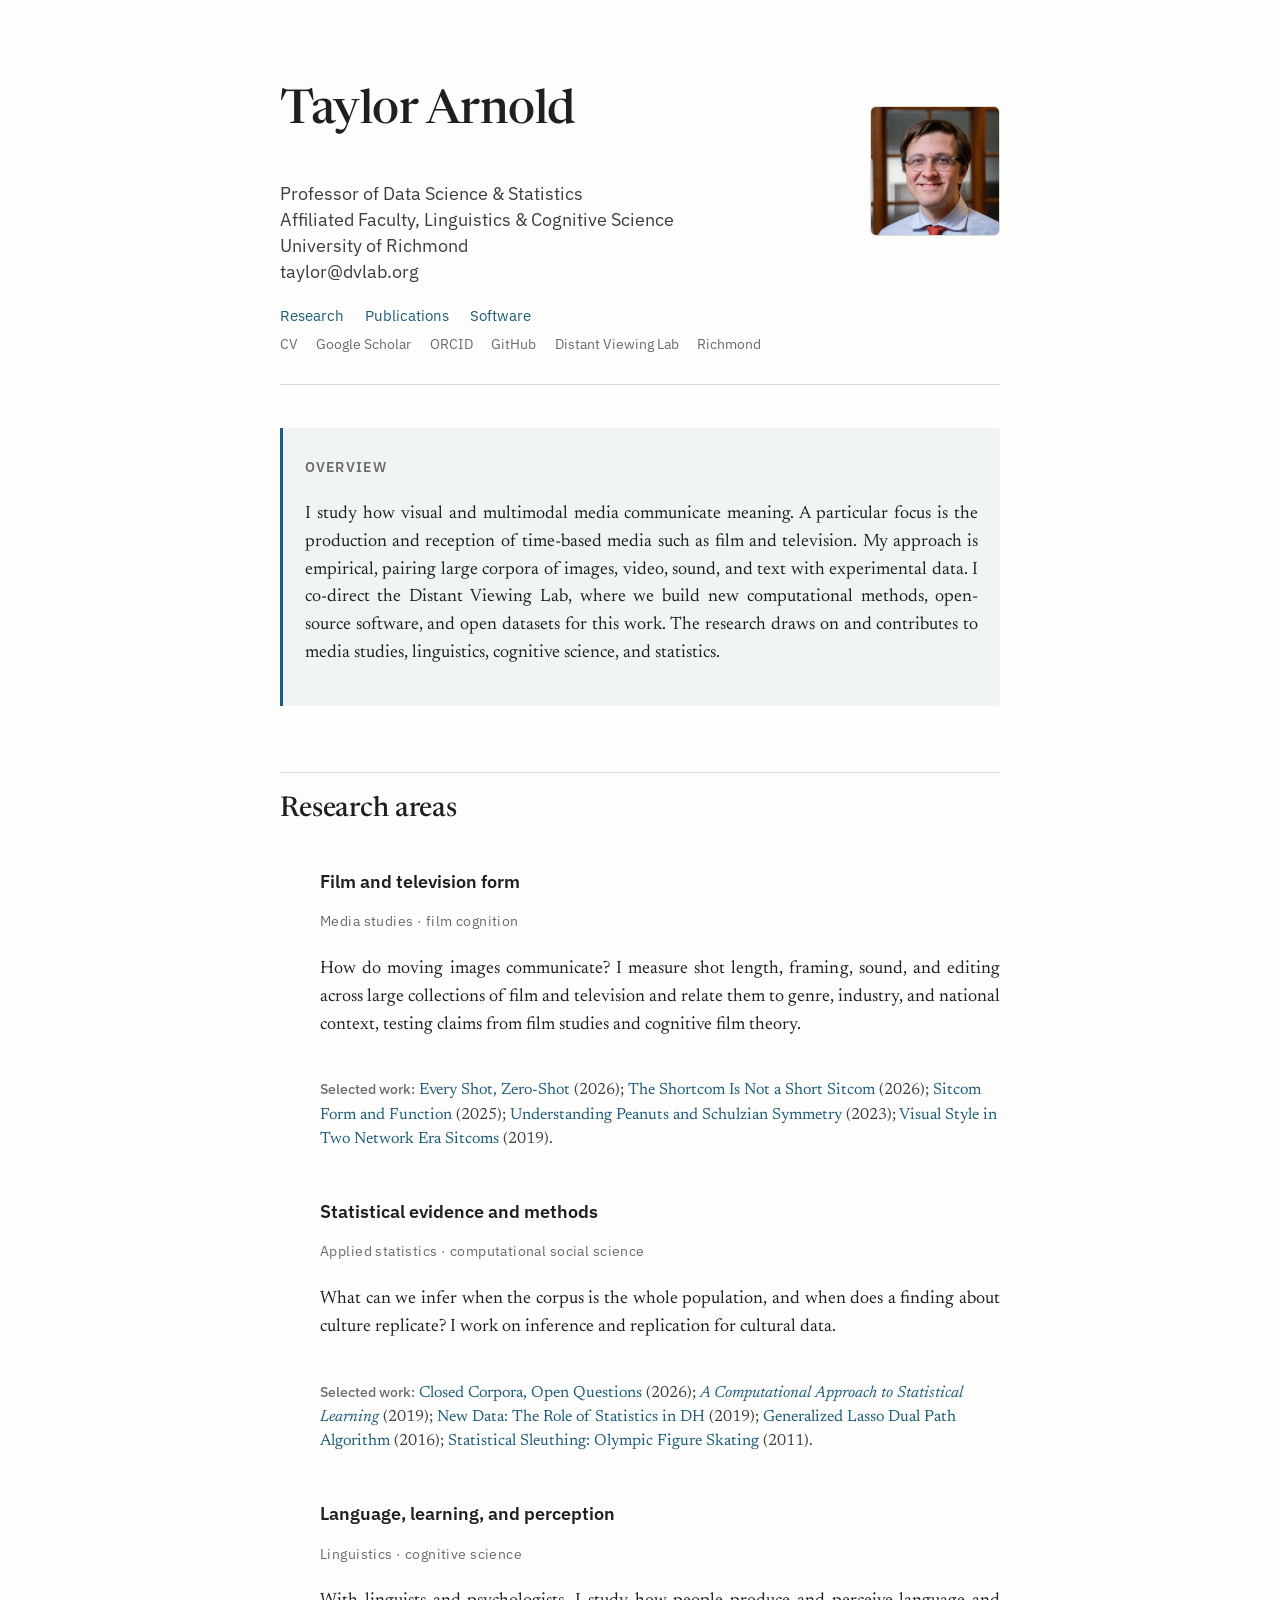
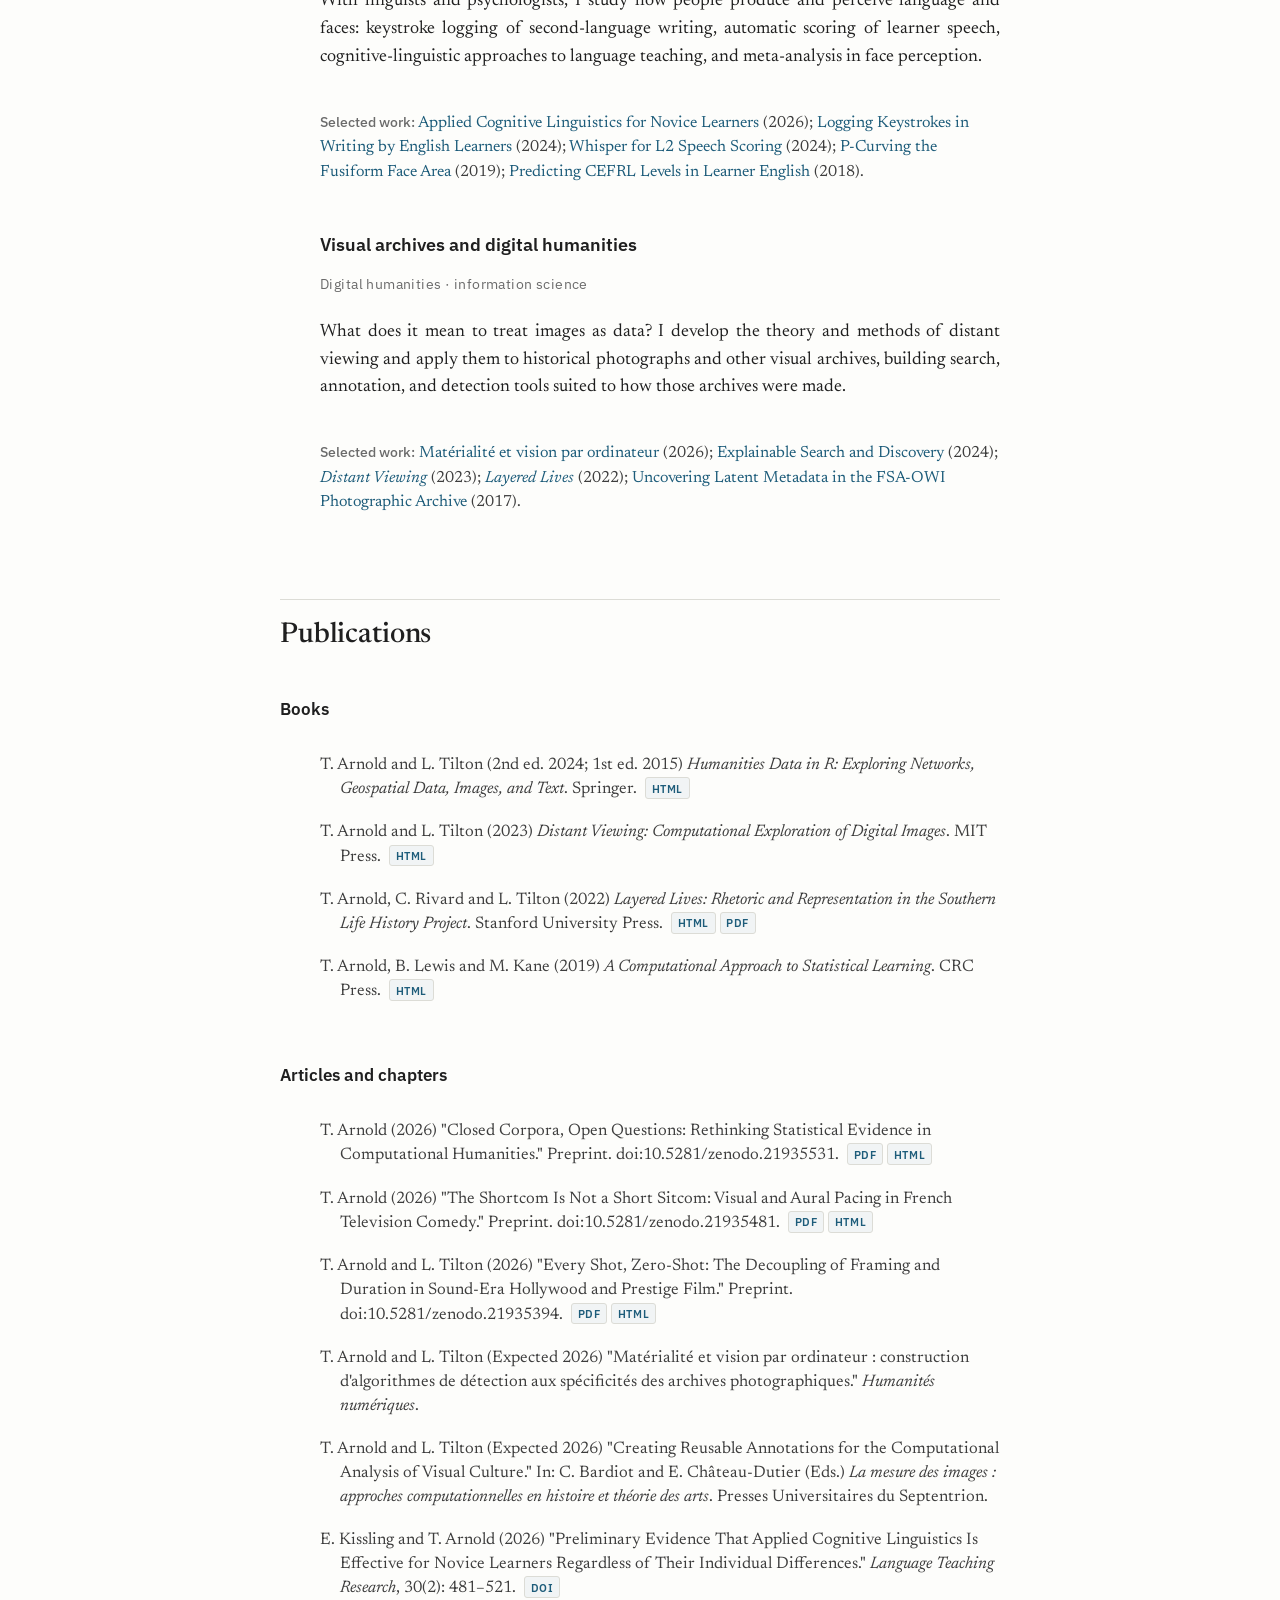
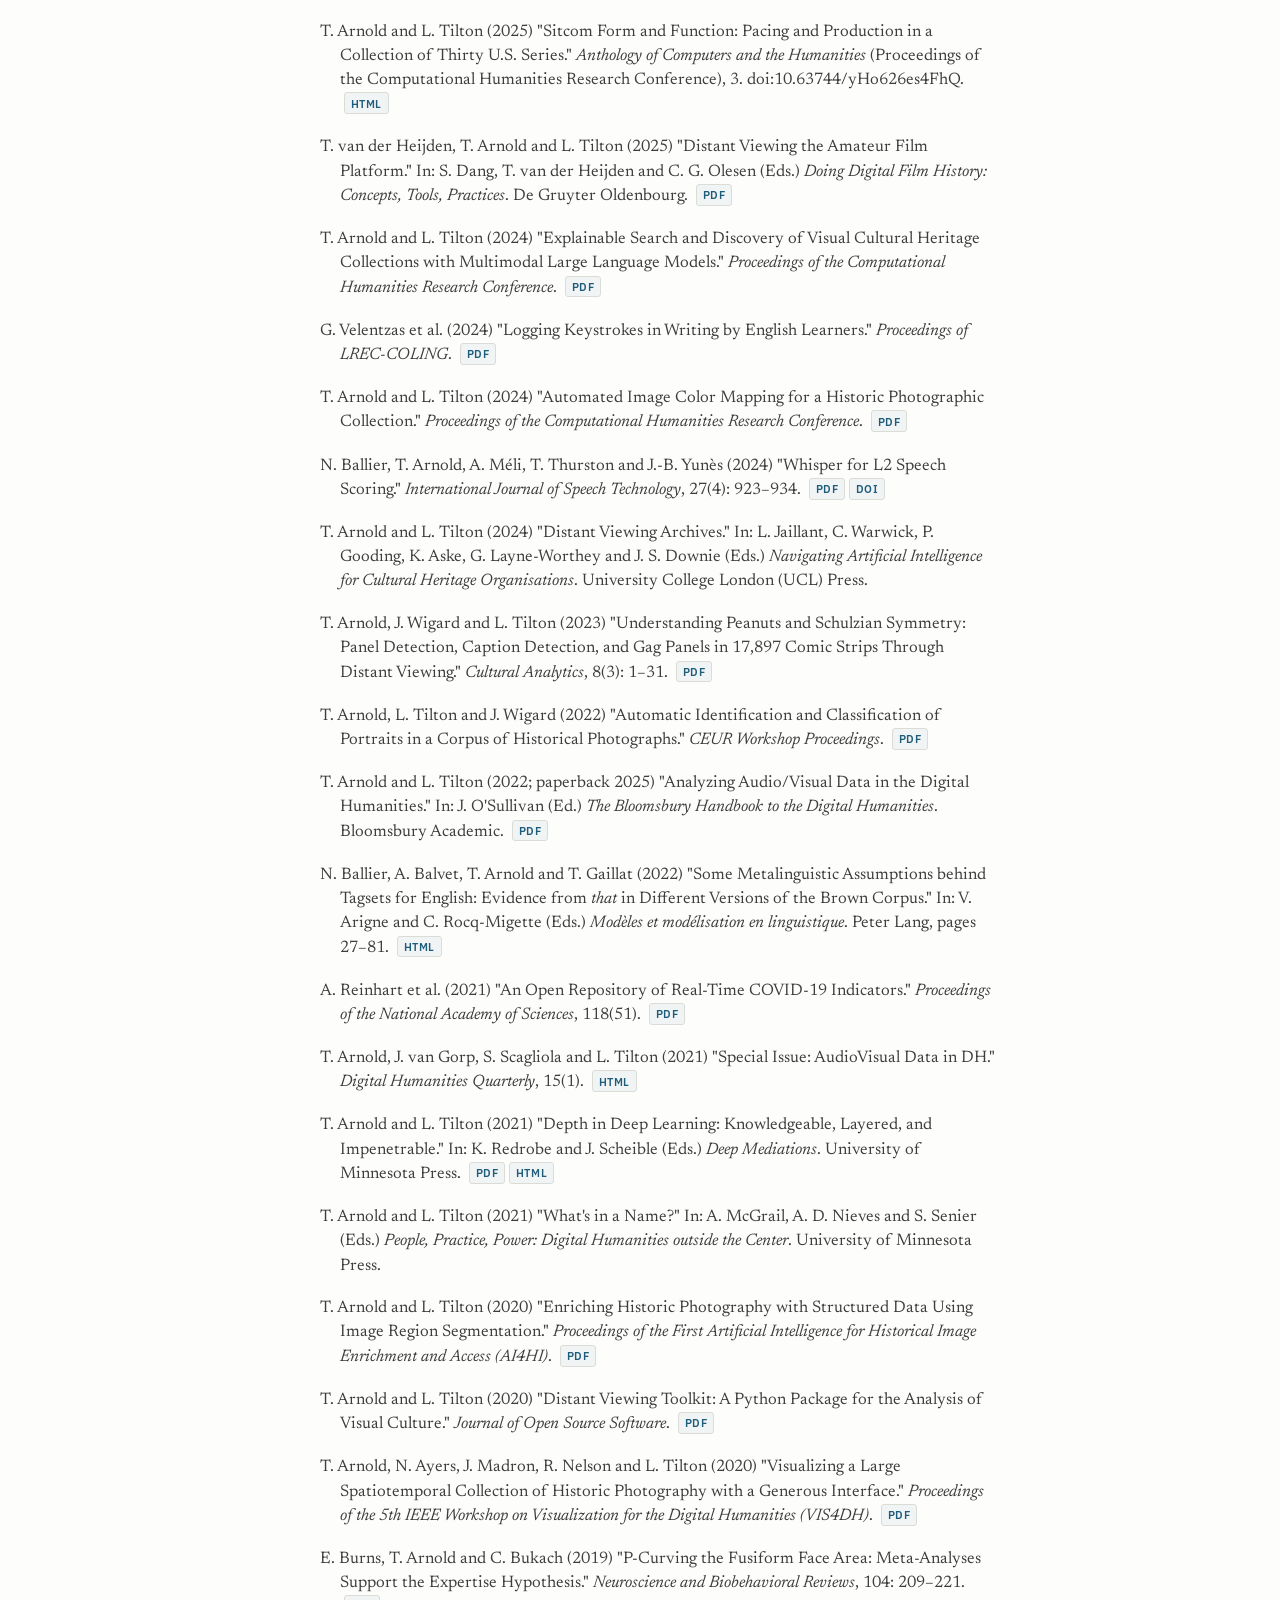
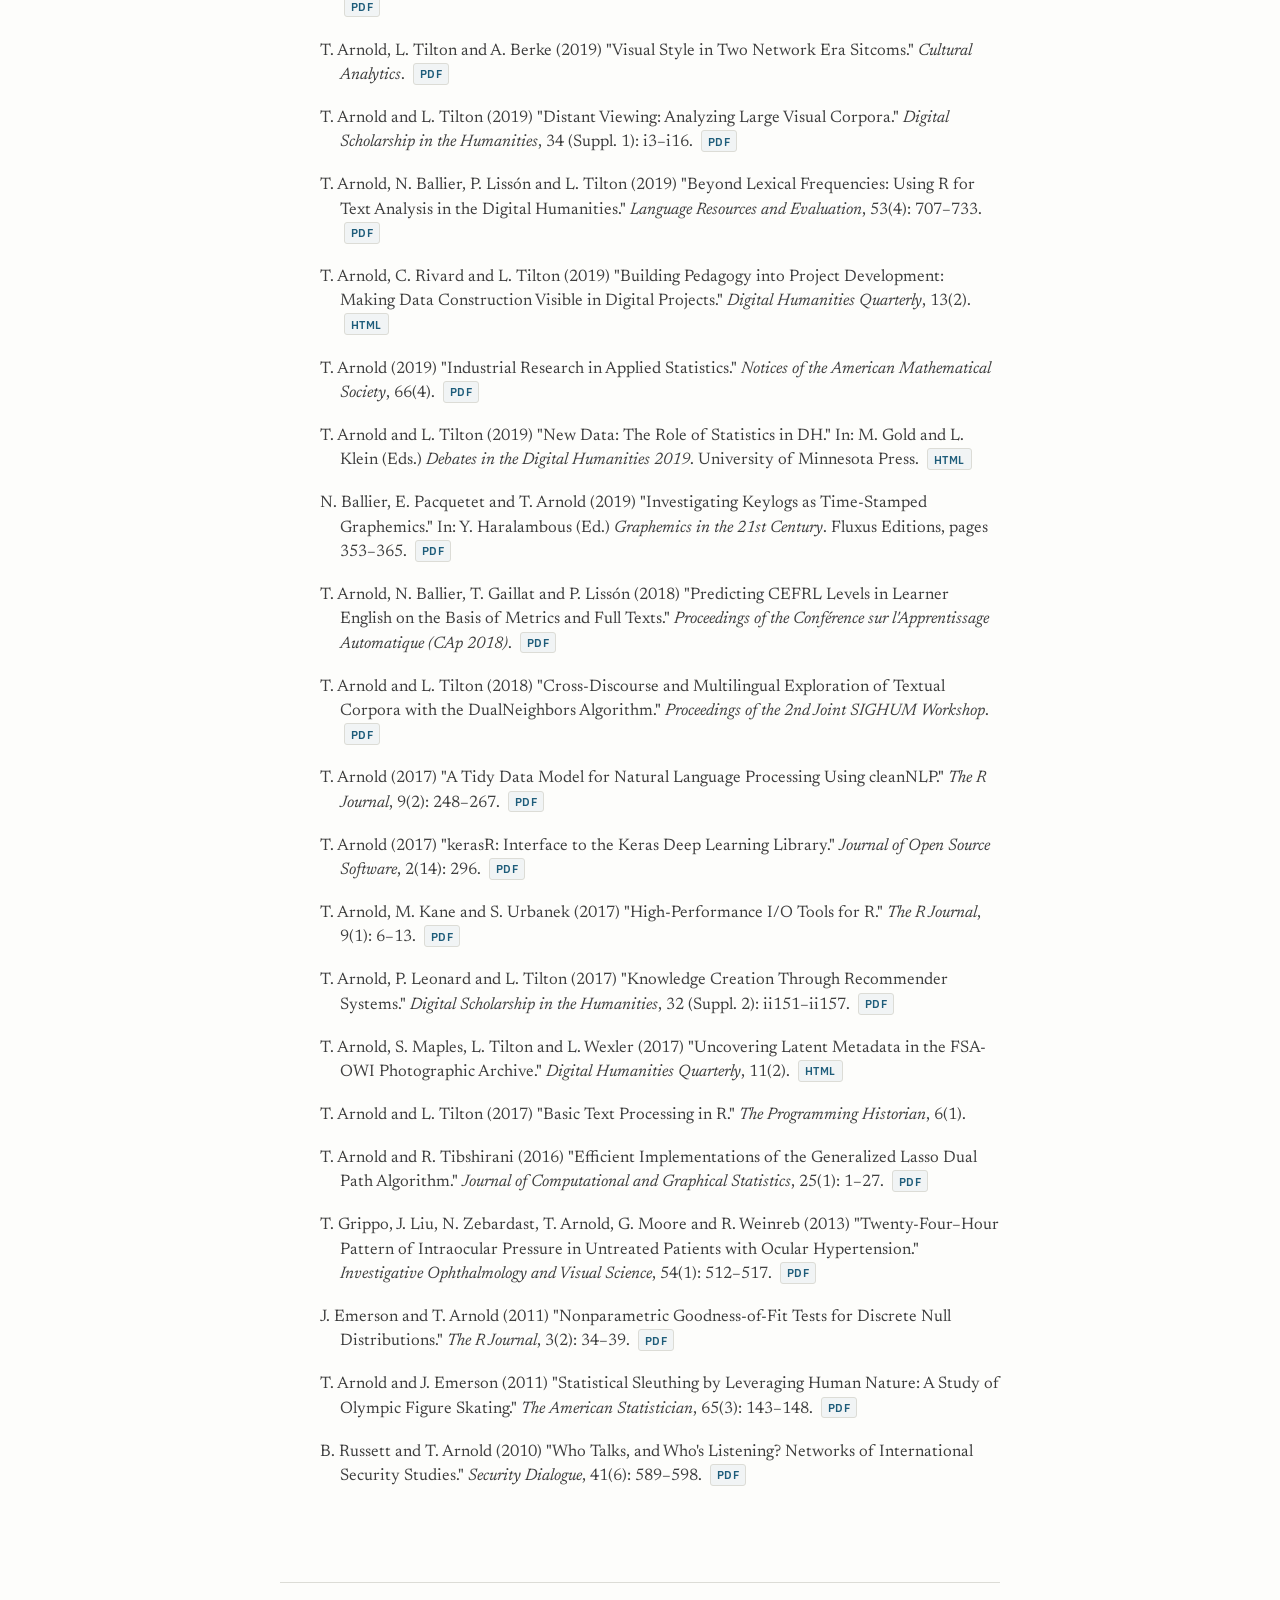
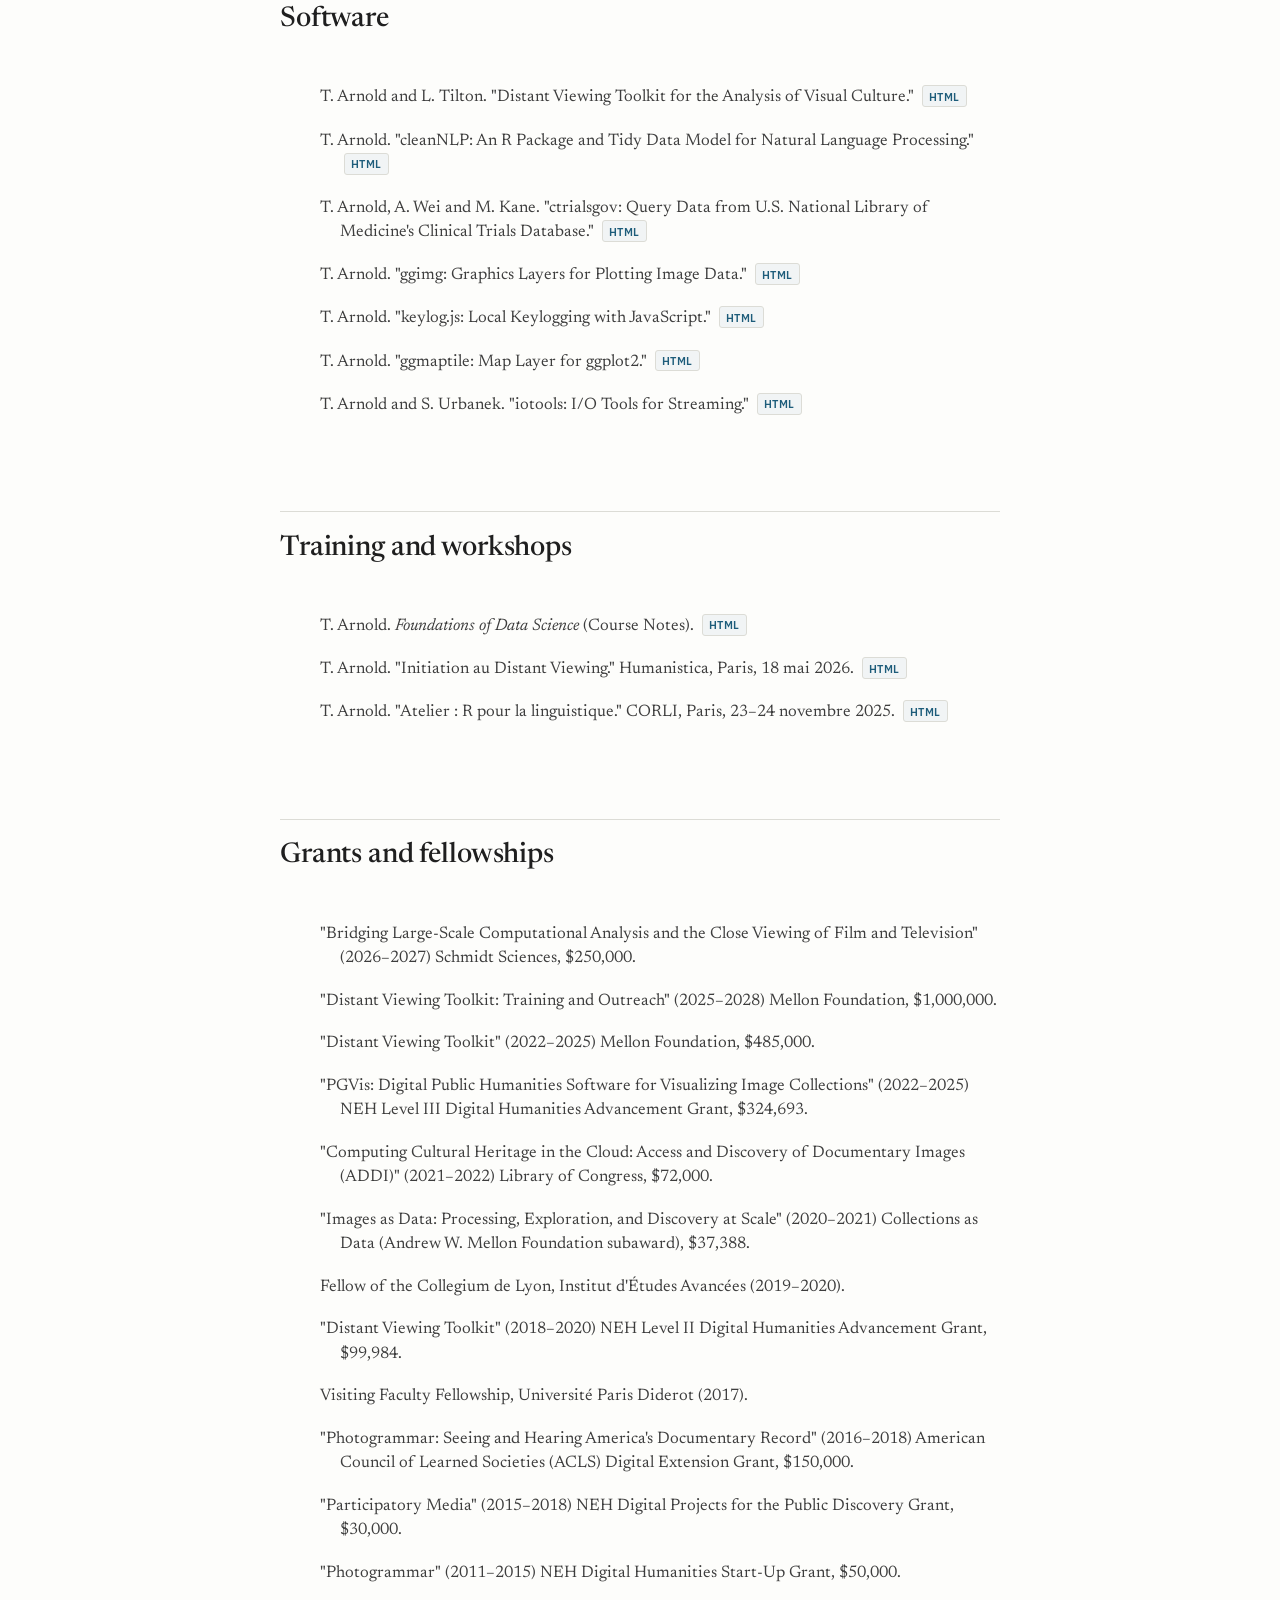
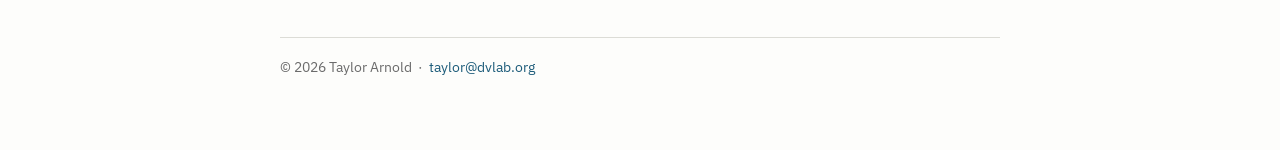
==== commit 550f381a: "auto update" ====
--- a/index.html
+++ b/index.html
@@ -2,171 +2,269 @@
 <html lang="en">
   <head>
     <meta charset="utf-8" />
+    <meta name="viewport" content="width=device-width, initial-scale=1" />
+    <title>Taylor Arnold</title>
+    <meta
+      name="description"
+      content="Taylor Arnold, University of Richmond. Research on how visual and multimodal media such as film and television communicate meaning, using computational methods and drawing on media studies, linguistics, cognitive science, and statistics."
+    />
+    <meta property="og:title" content="Taylor Arnold" />
+    <meta property="og:description" content="Research on how visual and multimodal media such as film and television communicate meaning, drawing on media studies, linguistics, cognitive science, and statistics." />
+    <meta property="og:type" content="website" />
+    <meta property="og:image" content="https://taylorarnold.org/img/taylor-arnold.webp" />
+    <meta property="og:url" content="https://taylorarnold.org/" />
+    <meta name="theme-color" content="#1d5c7a" />
 
     <link rel="stylesheet" href="css/reset.css">
     <link rel="stylesheet" href="css/site.css">
+    <link rel="preconnect" href="https://fonts.googleapis.com">
+    <link rel="preconnect" href="https://fonts.gstatic.com" crossorigin>
+    <link href="https://fonts.googleapis.com/css2?family=IBM+Plex+Sans:wght@400;500;600&family=Newsreader:ital,opsz,wght@0,6..72,400;0,6..72,500;0,6..72,600;1,6..72,400&display=swap" rel="stylesheet">
     <link rel="apple-touch-icon" sizes="180x180" href="icon/apple-touch-icon.png">
     <link rel="icon" type="image/png" sizes="32x32" href="icon/favicon-32x32.png">
     <link rel="icon" type="image/png" sizes="16x16" href="icon/favicon-16x16.png">
     <link rel="manifest" href="icon/site.webmanifest">
-
-    <meta name="viewport" content="width=device-width, initial-scale=1" />
-    <meta name="theme-color" content="#000000" />
-    <meta
-      name="description"
-      content="Taylor Arnold"
-    />
-    <title>Taylor Arnold</title>
-</head>
+  </head>
   <body>
 
-    <div id="conteneur">
-      <div id="tete">
-        <div id="liens">
-          <a href="https://distantviewing.org" target="_blank" rel="noopener noreferrer">[dvlab]</a> &nbsp;
-          <a href="https://linguistics.richmond.edu/faculty/tarnold2/" target="_blank" rel="noopener noreferrer">[richmond]</a> &nbsp;
-          <!-- <a href="teaching.html">[teaching]</a> &nbsp; -->
-          <a href="https://github.com/taylor-arnold" target="_blank" rel="noopener noreferrer">[github]</a>
+  <div id="page">
+
+    <header id="head">
+      <div class="head-row">
+        <div class="head-text">
+          <h1>Taylor Arnold</h1>
+          <div class="roles">
+            Professor of Data Science &amp; Statistics<br/>
+            Affiliated Faculty, Linguistics &amp; Cognitive Science<br/>
+            University of Richmond<br/>
+            taylor@dvlab.org
+          </div>
         </div>
-        <div id="titre">Taylor Arnold</div>
-        <div id="soustitre">
-          Professor of Data Science &amp; Statistics<br/>
-          Affiliated Faculty, Linguistics &amp; Cognitive Science<br/>
-          University of Richmond<br/>
+        <img class="portrait" src="img/taylor-arnold.webp" alt="Portrait of Taylor Arnold" width="400" height="400"/>
+      </div>
+      <nav>
+        <div class="nav-row nav-internal">
+          <a href="#research">Research</a>
+          <a href="#publications">Publications</a>
+          <a href="#software">Software</a>
         </div>
+        <div class="nav-row nav-external">
+          <a href="pdf/TaylorArnold_cv.pdf" target="_blank" rel="noopener noreferrer">CV</a>
+          <a href="https://scholar.google.com/citations?user=cT3I2z8AAAAJ&amp;hl=en">Google Scholar</a>
+          <a href="https://orcid.org/0000-0003-0576-0669">ORCID</a>
+          <a href="https://github.com/taylor-arnold">GitHub</a>
+          <a href="https://distantviewing.org">Distant Viewing Lab</a>
+          <a href="https://linguistics.richmond.edu/faculty/tarnold2/">Richmond</a>
+        </div>
+      </nav>
+    </header>
+
+    <!-- ABOUT -->
+    <section class="section" id="about">
+      <div class="callout">
+        <h2>Overview</h2>
+        <p>
+          I study how visual and multimodal media communicate meaning. A
+          particular focus is the production and reception of time-based media
+          such as film and television. My approach is empirical, pairing large
+          corpora of images, video, sound, and text with experimental data. I
+          co-direct the Distant Viewing Lab, where we build new computational
+          methods, open-source software, and open datasets for this work. The
+          research draws on and contributes to media studies, linguistics,
+          cognitive science, and statistics.
+        </p>
       </div>
-
-    <div id="boitedetexte">
-      <p class="en">
-        I apply and develop corpus-based techniques and software in order to
-        study how messages are communicated through visual and multimodal forms.
-        I am particularly interested in understanding the production and reception
-        of messages transmitted through time-based media such as television and
-        film. My research engages and collaborates with scholars from a variety of
-        disciplines, including linguistics, statistics, epidemiology, information
-        sciences, and media studies.
-      </p>
-      <p class="fr">
-        J'applique et développe des techniques et des logiciels basés sur des
-        corpus afin d'étudier la manière dont les messages sont communiqués par
-        le biais de formes visuelles et multimodales. Je m'intéresse
-        particulièrement à la compréhension de la production et de la réception
-        des messages transmis par des médias temporels tels que la télévision et
-        le cinéma. Mes recherches s'appuient sur des collaborations avec des
-        chercheurs de diverses disciplines, notamment la linguistique, les statistiques,
-        l'épidémiologie, les sciences de l'information et les études sur les
-        médias.
-      </p>
-    </div>
-
-    <div id="publications">
-      <div class="pubtete">
-        Books
-      </div>
-      <ul>
-        <li>T. Arnold and L. Tilton. (2023) <i>Distant Viewing: Computational Exploration of Digital Images.</i> MIT Press. <a href="https://direct.mit.edu/books/oa-monograph/5674/Distant-ViewingComputational-Exploration-of" target="_blank" rel="noopener noreferrer">[pdf]</a></li>
-        <li>T. Arnold, C. Rivard and L. Tilton. (2022) <i>Layered Lives: Rhetoric and Representation in the Southern Life History Project.</i> Stanford University Press. <a href="https://layeredlives.org/" target="_blank" rel="noopener noreferrer">[html]</a> <a href="pdf/2022-layered-lives.pdf" target="_blank" rel="noopener noreferrer">[pdf]</a></li>
-        <li>T. Arnold, B. Lewis and M. Kane. (2019) <i>A Computational Approach to Statistical Learning.</i> CRC Press. <a href="https://www.comp-approach.com/" target="_blank" rel="noopener noreferrer">[html]</a></li>
-        <li>T. Arnold and L. Tilton. (1<sup>st</sup> 2015; 2<sup>nd</sup> 2024) <i>Humanities Data in R: Exploring Networks, Geospatial Data, Images, and Text.</i> Springer. <a href="https://humanitiesdata.org/" target="_blank" rel="noopener noreferrer">[html]</a></li>
-      </ul>
-      <div class="pubtete">
-        Papers / Chapters
-      </div>
-      <ul>
-        <li>T. Arnold (Preprint, 2026) "Closed Corpora, Open Questions: Rethinking Statistical Evidence in Computational Humanities." doi:10.5281/zenodo.21935531. <a href="https://zenodo.org/records/21935531/files/arnold2026replication.pdf?download=1" target="_blank" rel="noopener noreferrer">[pdf]</a> <a href="https://doi.org/10.5281/zenodo.21935531" target="_blank" rel="noopener noreferrer">[html]</a></li>
-        <li>T. Arnold (Preprint, 2026) "The Shortcom Is Not a Short Sitcom: Visual and Aural Pacing in French Television Comedy." doi:10.5281/zenodo.21935481. <a href="https://zenodo.org/records/21935481/files/arnold2026shortcom.pdf?download=1" target="_blank" rel="noopener noreferrer">[pdf]</a> <a href="https://doi.org/10.5281/zenodo.21935481" target="_blank" rel="noopener noreferrer">[html]</a></li>
-        <li>T. Arnold and L. Tilton (Preprint, 2026) "Every Shot, Zero-Shot: The Decoupling of Framing and Duration in Sound-Era Hollywood and Prestige Film." doi:10.5281/zenodo.21935394. <a href="https://zenodo.org/records/21935394/files/arnold2026zeroshot.pdf?download=1" target="_blank" rel="noopener noreferrer">[pdf]</a> <a href="https://doi.org/10.5281/zenodo.21935394" target="_blank" rel="noopener noreferrer">[html]</a></li>
-        <li>T. Arnold and L. Tilton (Expected 2026) "Matérialité et vision par ordinateur : construction d’algorithmes de détection aux spécificités des archives photographiques." <i>Humanités numériques</i>.</li>
-        <li>T. Arnold and L. Tilton (Expected 2026) "Creating Reusable Annotations for the Computational Analysis of Visual Culture." In: C. Bardiot and E. Château-Dutier (Eds.) <i>La mesure des images : approches computationnelles en histoire et théorie des arts</i>. Presses Universitaires du Septentrion.</li>
-        <li>T. Arnold and L. Tilton (2025) "Sitcom Form and Function: Pacing and Production in a Collection of Thirty U.S. Series." <i>Anthology of Computers and the Humanities</i> (Proceedings of the Computational Humanities Research Conference), 3. doi:10.63744/yHo626es4FhQ. <a href="https://anthology.ach.org/volumes/vol0003/sitcom-form-function-pacing-production-in-of-u-s/" target="_blank" rel="noopener noreferrer">[html]</a></li>
-        <li>T. van der Heijden, T. Arnold and L. Tilton. (2025)
-        "Distant Viewing the Amateur Film Platform."
-        In: S. Dang, T. van der Heijden and C. G. Olesen (Eds.)
-        <i>Doing Digital Film History: Concepts, Tools, Practices</i>.
-        De Gruyter Oldenbourg.
-        <a href="pdf/2024-amateur-film.pdf" target="_blank" rel="noopener noreferrer">[pdf]</a></li>
-        <li>T. Arnold and L. Tilton (2024) "Explainable Search and Discovery of Visual Cultural Heritage Collections with Multimodal Large Language Models." <i>Proceedings of the Computational Humanities Research Conference</i>. <a href="https://arxiv.org/abs/2411.04663" target="_blank" rel="noopener noreferrer">[pdf]</a></li>
-        <li>G. Velentzas et al. (2024) "Logging Keystrokes in Writing by English Learners." <i>Proceedings of LREC-COLING</i>. <a href="https://aclanthology.org/2024.lrec-main.938.pdf" target="_blank" rel="noopener noreferrer">[pdf]</a> </li>
-        <li>T. Arnold and L. Tilton (2024) "Automated Image Color Mapping for a Historic Photographic Collection." <i>Proceedings of the Computational Humanities Research Conference</i>. <a href="https://arxiv.org/abs/2411.04659" target="_blank" rel="noopener noreferrer">[pdf]</a></li>
-        <li>N. Ballier, T. Arnold, A. Méli, T. Thurston and J.-B. Yunès (2024) "Whisper for L2 speech scoring." <i>International Journal of Speech Technology</i>, 27(4): 923–934. <a href="pdf/2024-whisperl2.pdf" target="_blank" rel="noopener noreferrer">[pdf]</a> <a href="https://doi.org/10.1007/s10772-024-10141-5" target="_blank" rel="noopener noreferrer">[doi]</a></li>
-        <li>T. Arnold and L. Tilton. (2024) "Distant Viewing Archives."
-        In: L. Jaillant, C. Warwick, P. Gooding, K. Aske, G. Layne-Worthey and
-        J. S. Downie (Eds.) <i>Navigating Artificial Intelligence for Cultural
-        Heritage Organisations</i>. University College London (UCL) Press.</li>
-        <li>T. Arnold, J. Wigard and L. Tilton. (2023) "Understanding Peanuts and Schulzian
-        Symmetry: Panel Detection, Caption Detection, and Gag Panels in 17,897 Comic Strips
-        Through Distant Viewing." <i>Cultural Analytics</i>, 8(3): 1–31.
-        <a href="https://culturalanalytics.org/article/87560-understanding-peanuts-and-schulzian-symmetry-panel-detection-caption-detection-and-gag-panels-in-17-897-comic-strips-through-distant-viewing" target="_blank" rel="noopener noreferrer">[pdf]</a></li>
-        <li>T. Arnold, L. Tilton and J. Wigard. (2022) "Automatic Identification and Classification of Portraits in a Corpus of Historical Photographs." <i>CEUR Workshop Proceedings</i>. <a href="https://ceur-ws.org/Vol-3290/short_paper5571.pdf" target="_blank" rel="noopener noreferrer">[pdf]</a></li>
-        <li>T. Arnold and L. Tilton. (2022; paperback 2025) "Analyzing Audio/Visual Data in the Digital Humanities." In: J. O'Sullivan (Ed.) <i>The Bloomsbury Handbook to the Digital Humanities.</i> Bloomsbury Academic. <a href="pdf/2022-dh-handbook.pdf" target="_blank" rel="noopener noreferrer">[pdf]</a></li>
-        <li>A. Reinhart et al. (2021) "An open repository of real-time COVID-19 indicators." <i>Proceedings of the National Academy of Sciences</i>, 118(51). <a href="https://www.ncbi.nlm.nih.gov/pmc/articles/PMC8713778/pdf/pnas.202111452.pdf" target="_blank" rel="noopener noreferrer">[pdf]</a></li>
-        <li>T. Arnold, J. v. Gorp, S. Scagliola and L. Tilton. (2021) "Special Issue: AudioVisual Data in DH." Digital Humanities Quarterly, 15.1. <a href="http://digitalhumanities.org/dhq/vol/15/1/index.html" target="_blank" rel="noopener noreferrer">[html]</a></li>
-        <li>T. Arnold and L. Tilton. (2021) "Depth in Deep Learning: Knowledgeable, Layered, and Impenetrable." In: K. Redrobe and J. Scheible (Eds.) <i>Deep Mediations</i>. University of Minnesota Press. <a href="pdf/2020-deep-mediations.pdf" target="_blank" rel="noopener noreferrer">[pdf]</a> <a href="https://www.upress.umn.edu/9781517908904/deep-mediations/" target="_blank" rel="noopener noreferrer">[html]</a></li>
-        <li>T. Arnold and L. Tilton. (2021) "What's in a Name?". In: A. McGrail, A. D. Nieves, S. Senier (Eds.), <i>People, Practice, Power: Digital Humanities outside the Center</i>. Minneapolis: University of Minnesota Press.</li>
-        <li>T. Arnold and L. Tilton. (2020) "Enriching Historic Photography with Structured Data using Image Region Segmentation." Proceedings of the First Artificial Intelligence for Historical Image Enrichment and Access (AI4HI). <a href="pdf/2020-enrich-photography.pdf" target="_blank" rel="noopener noreferrer">[pdf]</a></li>
-        <li>T. Arnold and L. Tilton. (2020) "Distant Viewing Toolkit: A Python Package for the Analysis of Visual Culture." Journal of Open Source Software. <a href="pdf/2020-dvtoolkit-joss.pdf" target="_blank" rel="noopener noreferrer">[pdf]</a></li>
-        <li>E. Burns, T. Arnold and C. Bukach. (2019) "P-curving the fusiform face area: Meta-analyses support the expertise hypothesis." Neuroscience and Biobehavioral Reviews, 104: 209–221. <a href="pdf/2019-p-curve.pdf" target="_blank" rel="noopener noreferrer">[pdf]</a></li>
-        <li>T. Arnold, L. Tilton and A. Berke. (2019) "Visual Style in Two Network Era Sitcoms." Cultural Analytics. <a href="pdf/2019-visual-style.pdf" target="_blank" rel="noopener noreferrer">[pdf]</a></li>
-        <li>T. Arnold and L. Tilton. (2019) "Distant Viewing: Analyzing Large Visual Corpora." Digital Scholarship in the Humanities, 34 (Suppl. 1): i3–i16. <a href="pdf/2019-distant-viewing.pdf" target="_blank" rel="noopener noreferrer">[pdf]</a></li>
-        <li>T. Arnold, N. Ballier, P. Lissón and L. Tilton. (2019) "Beyond Lexical Frequencies: Using R for Text Analysis in the Digital Humanities." Language Resources and Evaluation, 53(4): 707–733. <a href="pdf/2019-beyond-lex.pdf" target="_blank" rel="noopener noreferrer">[pdf]</a></li>
-        <li>T. Arnold, C. Rivard, L. Tilton. (2019) "Building Pedagogy into Project Development: Making Data Construction Visible in Digital Projects." Digital Humanities Quarterly, 13.2. <a href="http://digitalhumanities.org/dhq/vol/13/2/000419/000419.html" target="_blank" rel="noopener noreferrer">[html]</a></li>
-        <li>T. Arnold. (2019) "Industrial Research in Applied Statistics." Notices of the American Mathematical Society, 66(4). <a href="pdf/2019-industrial-research.pdf" target="_blank" rel="noopener noreferrer">[pdf]</a></li>
-        <li>T. Arnold and L. Tilton. (2019) "New Data: The Role of Statistics in DH." In: M. Gold and L. Klein, (Eds.), <i>Debates in the Digital Humanities 2019</i>. Minneapolis: University of Minnesota Press. <a href="https://dhdebates.gc.cuny.edu/read/untitled-f2acf72c-a469-49d8-be35-67f9ac1e3a60/section/a2a6a192-f04a-4082-afaa-97c76a75b21c" target="_blank" rel="noopener noreferrer">[html]</a></li>
-        <li>N. Ballier, E. Pacquetet and T. Arnold. (2019) "Investigating Keylogs as Time-Stamped Graphemics." In: Y. Haralambous (Ed.), <i>Graphemics in the 21st Century</i>. Brest: Fluxus Editions, pages 353–365. <a href="pdf/2019-keylog.pdf" target="_blank" rel="noopener noreferrer">[pdf]</a></li>
-        <li>T. Arnold, N. Ballier, T. Gaillat and P. Lissón. (2018) "Predicting CEFRL Levels in Learner English on the Basis of Metrics and Full Texts." Proceedings of the Conférence sur l'Apprentissage Automatique (CAp 2018). <a href="pdf/2018-learner-corpora.pdf" target="_blank" rel="noopener noreferrer">[pdf]</a></li>
-        <li>T. Arnold and L. Tilton. (2018) "Cross-Discourse and Multilingual Exploration of Textual Corpora with the DualNeighbors Algorithm." Proceedings of the 2nd Joint SIGHUM Workshop. <a href="pdf/2018-cross-discourse.pdf" target="_blank" rel="noopener noreferrer">[pdf]</a></li>
-        <li>T. Arnold. (2017) "A Tidy Data Model for Natural Language Processing Using cleanNLP." The R Journal, 9.2: 248-267. <a href="pdf/2017-cleannlp.pdf" target="_blank" rel="noopener noreferrer">[pdf]</a></li>
-        <li>T. Arnold. (2017) "kerasR: Interface to the Keras Deep Learning Library." Journal of Open Source Software, 2.14: 296. <a href="pdf/2017-kerasr.pdf" target="_blank" rel="noopener noreferrer">[pdf]</a></li>
-        <li>T. Arnold, M. Kane and S. Urbanek. (2017) "High-Performance I/O Tools for R." The R Journal, 9.1: 6-13. <a href="pdf/2017-iotools.pdf" target="_blank" rel="noopener noreferrer">[pdf]</a></li>
-        <li>T. Arnold, P. Leonard and L. Tilton. (2017) "Knowledge Creation Through Recommender Systems." Digital Scholarship in the Humanities, 32 (Suppl. 2): ii151–ii157. <a href="pdf/2017-knowledge-creation.pdf" target="_blank" rel="noopener noreferrer">[pdf]</a></li>
-        <li>T. Arnold, S. Maples, L. Tilton and L. Wexler. (2017) "Uncovering Latent Metadata in the FSA-OWI Photographic Archive." Digital Humanities Quarterly, 11.2. <a href="http://digitalhumanities.org/dhq/vol/11/2/000299/000299.html" target="_blank" rel="noopener noreferrer">[html]</a></li>
-        <li>T. Arnold and L. Tilton. (2017) "Basic Text Processing in R." The Programming Historian, 6.1.</li>
-        <li>T. Arnold and R. Tibshirani. (2016) "Efficient Implementations of the Generalized Lasso Dual Path Algorithm." Journal of Computational and Graphical Statistics, 25.1: 1-27. <a href="pdf/2016-genlasso.pdf" target="_blank" rel="noopener noreferrer">[pdf]</a></li>
-        <li>T. Grippo, J. Liu, N. Zebardast, T. Arnold, G. Moore and R. Weinreb. (2013) "Twenty-Four–Hour Pattern of Intraocular Pressure in Untreated Patients with Ocular Hypertension." Investigative Ophthalmology and Visual Science, 54.1: 512-517. <a href="pdf/2015-twenty-four-hour.pdf" target="_blank" rel="noopener noreferrer">[pdf]</a></li>
-        <li>J. Emerson and T. Arnold. (2011) "Nonparametric Goodness-of-Fit Tests for Discrete Null Distributions." The R Journal, 3.2: 34-39. <a href="pdf/2011-discrete-goodness-of-fit.pdf" target="_blank" rel="noopener noreferrer">[pdf]</a></li>
-        <li>T. Arnold and J. Emerson. (2011) "Statistical Sleuthing by Leveraging Human Nature: A Study of Olympic Figure Skating." The American Statistician, 65.3: 143-148. <a href="pdf/2011-statistical-sleuthing.pdf" target="_blank" rel="noopener noreferrer">[pdf]</a></li>
-        <li>B. Russett and T. Arnold. (2010) "Who Talks, and Who's Listening? Networks of International Security Studies." Security Dialogue, 41.6: 589-598. <a href="pdf/2010-who-talks.pdf" target="_blank" rel="noopener noreferrer">[pdf]</a></li>
-      </ul>
-      <div class="pubtete">
-        Software
-      </div>
-      <ul>
-        <li>T. Arnold. "cleanNLP: An R Package and Tidy Data Model for Natural Language Processing." <a href="https://cran.r-project.org/web/packages/cleanNLP/" target="_blank" rel="noopener noreferrer">[html]</a></li>
-        <li>T. Arnold, A. Wei, M. Kane. "ctrialsgov: Query Data from U.S. National Library of Medicine's Clinical Trials Database." <a href="https://cran.r-project.org/web/packages/ctrialsgov/" target="_blank" rel="noopener noreferrer">[html]</a></li>
-        <li>T. Arnold. "ggimg: Graphics Layers for Plotting Image Data." <a href="https://cran.r-project.org/web/packages/ggimg/" target="_blank" rel="noopener noreferrer">[html]</a></li>
-        <li>T. Arnold. "keylog.js: Local Keylogging with JavaScript." <a href="https://taylor-arnold.github.io/keylog.js/" target="_blank" rel="noopener noreferrer">[html]</a></li>
-        <li>T. Arnold. "ggmaptile: Map Layer for ggplot2." <a href="https://github.com/taylor-arnold/rpkg/tree/master/ggmaptile" target="_blank" rel="noopener noreferrer">[html]</a></li>
-        <li>T. Arnold, S. Urbanek. "iotools: I/O Tools for Streaming." <a href="https://cran.r-project.org/web/packages/iotools/index.html" target="_blank" rel="noopener noreferrer">[html]</a></li>
-        <li>T. Arnold and L. Tilton. "Distant Viewing Toolkit for the Analysis of Visual Culture." <a href="https://github.com/distant-viewing/dvt" target="_blank" rel="noopener noreferrer">[html]</a></li>
-      </ul>
-      <div class="pubtete">
-        Training and Workshops
-      </div>
-      <ul>
-        <li>T. Arnold. <i>Foundations of Data Science</i> (Course Notes) <a href="https://taylor-arnold.github.io/fds-py/" target="_blank" rel="noopener noreferrer">[html]</a></li>
-        <li>T. Arnold. "Initiation au Distant Viewing." Humanistica, Paris 18 mai 2026. <a href="https://taylor-arnold.github.io/atelier/2026_dv/" target="_blank" rel="noopener noreferrer">[html]</a></li>
-        <li>T. Arnold. "Atelier : R pour la linguistique." CORLI, Paris 23-24 novembre 2025. <a href="https://taylor-arnold.github.io/atelier/2025_corli/" target="_blank" rel="noopener noreferrer">[html]</a></li>
-      </ul>
-      <div class="pubtete">
-        Grants and Fellowships
-      </div>
-      <ul>
-        <li>"Bridging Large-Scale Computational Analysis and the Close Viewing of Film and Television" (2025-2027) Schmidt Sciences, $250,000.</li>
-        <li>"Distant Viewing Toolkit: Training and Outreach" (2025-2028) Mellon Foundation, $1,000,000.</li>
-        <li>"Distant Viewing Toolkit." (2022-2025) Mellon Foundation, $485,000.</li>
-        <li>"PGVis: Digital Public Humanities Software for Visualizing Image Collections." (2022-2025) NEH Level III Digital Humanities Advancement Grant, $324,693.</li>
-        <li>"Computing Cultural Heritage in the Cloud: Access and Discovery of Documentary Images (ADDI)." (2021–2022) Library of Congress, $72,000.</li>
-        <li>"Images as Data: Processing, Exploration, and Discovery at Scale." (2020-2021) Collections as Data; Andrew W. Mellon Foundation Subaward, $37,388.</li>
-        <li>Fellow of the Collegium de Lyon, Institut d'Etudes Avancées (2019-2020).</li>
-        <li>"Distant Viewing Toolkit." (2018-2020) NEH Level II Digital Humanities Advancement Grant, $99,984.</li>
+    </section>
+
+    <!-- RESEARCH THEMES -->
+    <section class="section" id="research">
+      <h2>Research areas</h2>
+      <ul class="themes">
+        <li>
+          <h3 class="name">Film and television form</h3>
+          <div class="fields">Media studies · film cognition</div>
+          <p>
+            How do moving images communicate? I measure shot length, framing,
+            sound, and editing across large collections of film and television
+            and relate them to genre, industry, and national context, testing
+            claims from film studies and cognitive film theory.
+          </p>
+          <div class="selected">
+            <span class="label">Selected work:</span>
+            <a href="#zeroshot">Every Shot, Zero-Shot</a> (2026);
+            <a href="#shortcom">The Shortcom Is Not a Short Sitcom</a> (2026);
+            <a href="#sitcom-form">Sitcom Form and Function</a> (2025);
+            <a href="#peanuts">Understanding Peanuts and Schulzian Symmetry</a> (2023);
+            <a href="#visual-style">Visual Style in Two Network Era Sitcoms</a> (2019).
+          </div>
+        </li>
+        <li>
+          <h3 class="name">Statistical evidence and methods</h3>
+          <div class="fields">Applied statistics · computational social science</div>
+          <p>
+            What can we infer when the corpus is the whole population, and when
+            does a finding about culture replicate? I work on inference and
+            replication for cultural data.
+          </p>
+          <div class="selected">
+            <span class="label">Selected work:</span>
+            <a href="#closed-corpora">Closed Corpora, Open Questions</a> (2026);
+            <a href="#comp-approach"><i>A Computational Approach to Statistical Learning</i></a> (2019);
+            <a href="#new-data">New Data: The Role of Statistics in DH</a> (2019);
+            <a href="#genlasso">Generalized Lasso Dual Path Algorithm</a> (2016);
+            <a href="#skating">Statistical Sleuthing: Olympic Figure Skating</a> (2011).
+          </div>
+        </li>
+        <li>
+          <h3 class="name">Language, learning, and perception</h3>
+          <div class="fields">Linguistics · cognitive science</div>
+          <p>
+            With linguists and psychologists, I study how people produce and
+            perceive language and faces: keystroke logging of second-language
+            writing, automatic scoring of learner speech, cognitive-linguistic
+            approaches to language teaching, and meta-analysis in face
+            perception.
+          </p>
+          <div class="selected">
+            <span class="label">Selected work:</span>
+            <a href="#cogling">Applied Cognitive Linguistics for Novice Learners</a> (2026);
+            <a href="#keystrokes">Logging Keystrokes in Writing by English Learners</a> (2024);
+            <a href="#whisper">Whisper for L2 Speech Scoring</a> (2024);
+            <a href="#p-curve">P-Curving the Fusiform Face Area</a> (2019);
+            <a href="#cefrl">Predicting CEFRL Levels in Learner English</a> (2018).
+          </div>
+        </li>
+        <li>
+          <h3 class="name">Visual archives and digital humanities</h3>
+          <div class="fields">Digital humanities · information science</div>
+          <p>
+            What does it mean to treat images as data? I develop the theory and
+            methods of distant viewing and apply them to historical photographs
+            and other visual archives, building search, annotation, and
+            detection tools suited to how those archives were made.
+          </p>
+          <div class="selected">
+            <span class="label">Selected work:</span>
+            <a href="#materialite">Matérialité et vision par ordinateur</a> (2026);
+            <a href="#explainable-search">Explainable Search and Discovery</a> (2024);
+            <a href="#dv-book"><i>Distant Viewing</i></a> (2023);
+            <a href="#layered-lives"><i>Layered Lives</i></a> (2022);
+            <a href="#latent-metadata">Uncovering Latent Metadata in the FSA-OWI Photographic Archive</a> (2017).
+          </div>
+        </li>
+      </ul>
+    </section>
+
+    <!-- PUBLICATIONS -->
+    <section class="section" id="publications">
+      <h2>Publications</h2>
+
+      <h3>Books</h3>
+      <ul class="cites">
+        <li id="humanities-data">T. Arnold and L. Tilton (2nd ed. 2024; 1st ed. 2015) <i>Humanities Data in R: Exploring Networks, Geospatial Data, Images, and Text</i>. Springer. <span class="links"><a href="https://humanitiesdata.org/" target="_blank" rel="noopener noreferrer">html</a></span></li>
+        <li id="dv-book">T. Arnold and L. Tilton (2023) <i>Distant Viewing: Computational Exploration of Digital Images</i>. MIT Press. <span class="links"><a href="https://direct.mit.edu/books/oa-monograph/5674/Distant-ViewingComputational-Exploration-of" target="_blank" rel="noopener noreferrer">html</a></span></li>
+        <li id="layered-lives">T. Arnold, C. Rivard and L. Tilton (2022) <i>Layered Lives: Rhetoric and Representation in the Southern Life History Project</i>. Stanford University Press. <span class="links"><a href="https://layeredlives.org/" target="_blank" rel="noopener noreferrer">html</a><a href="pdf/2022-layered-lives.pdf" target="_blank" rel="noopener noreferrer">pdf</a></span></li>
+        <li id="comp-approach">T. Arnold, B. Lewis and M. Kane (2019) <i>A Computational Approach to Statistical Learning</i>. CRC Press. <span class="links"><a href="https://www.comp-approach.com/" target="_blank" rel="noopener noreferrer">html</a></span></li>
+      </ul>
+
+      <h3>Articles and chapters</h3>
+      <ul class="cites">
+        <li id="closed-corpora">T. Arnold (2026) "Closed Corpora, Open Questions: Rethinking Statistical Evidence in Computational Humanities." Preprint. <span class="doi">doi:10.5281/zenodo.21935531</span>. <span class="links"><a href="https://zenodo.org/records/21935531/files/arnold2026replication.pdf?download=1" target="_blank" rel="noopener noreferrer">pdf</a><a href="https://doi.org/10.5281/zenodo.21935531" target="_blank" rel="noopener noreferrer">html</a></span></li>
+        <li id="shortcom">T. Arnold (2026) "The Shortcom Is Not a Short Sitcom: Visual and Aural Pacing in French Television Comedy." Preprint. <span class="doi">doi:10.5281/zenodo.21935481</span>. <span class="links"><a href="https://zenodo.org/records/21935481/files/arnold2026shortcom.pdf?download=1" target="_blank" rel="noopener noreferrer">pdf</a><a href="https://doi.org/10.5281/zenodo.21935481" target="_blank" rel="noopener noreferrer">html</a></span></li>
+        <li id="zeroshot">T. Arnold and L. Tilton (2026) "Every Shot, Zero-Shot: The Decoupling of Framing and Duration in Sound-Era Hollywood and Prestige Film." Preprint. <span class="doi">doi:10.5281/zenodo.21935394</span>. <span class="links"><a href="https://zenodo.org/records/21935394/files/arnold2026zeroshot.pdf?download=1" target="_blank" rel="noopener noreferrer">pdf</a><a href="https://doi.org/10.5281/zenodo.21935394" target="_blank" rel="noopener noreferrer">html</a></span></li>
+        <li id="materialite">T. Arnold and L. Tilton (Expected 2026) "Matérialité et vision par ordinateur : construction d'algorithmes de détection aux spécificités des archives photographiques." <i>Humanités numériques</i>.</li>
+        <li id="annotations">T. Arnold and L. Tilton (Expected 2026) "Creating Reusable Annotations for the Computational Analysis of Visual Culture." In: C. Bardiot and E. Château-Dutier (Eds.) <i>La mesure des images : approches computationnelles en histoire et théorie des arts</i>. Presses Universitaires du Septentrion.</li>
+        <li id="cogling">E. Kissling and T. Arnold (2026) "Preliminary Evidence That Applied Cognitive Linguistics Is Effective for Novice Learners Regardless of Their Individual Differences." <i>Language Teaching Research</i>, 30(2): 481–521. <span class="links"><a href="https://doi.org/10.1177/13621688221139626" target="_blank" rel="noopener noreferrer">doi</a></span></li>
+        <li id="sitcom-form">T. Arnold and L. Tilton (2025) "Sitcom Form and Function: Pacing and Production in a Collection of Thirty U.S. Series." <i>Anthology of Computers and the Humanities</i> (Proceedings of the Computational Humanities Research Conference), 3. <span class="doi">doi:10.63744/yHo626es4FhQ</span>. <span class="links"><a href="https://anthology.ach.org/volumes/vol0003/sitcom-form-function-pacing-production-in-of-u-s/" target="_blank" rel="noopener noreferrer">html</a></span></li>
+        <li id="amateur-film">T. van der Heijden, T. Arnold and L. Tilton (2025) "Distant Viewing the Amateur Film Platform." In: S. Dang, T. van der Heijden and C. G. Olesen (Eds.) <i>Doing Digital Film History: Concepts, Tools, Practices</i>. De Gruyter Oldenbourg. <span class="links"><a href="pdf/2024-amateur-film.pdf" target="_blank" rel="noopener noreferrer">pdf</a></span></li>
+        <li id="explainable-search">T. Arnold and L. Tilton (2024) "Explainable Search and Discovery of Visual Cultural Heritage Collections with Multimodal Large Language Models." <i>Proceedings of the Computational Humanities Research Conference</i>. <span class="links"><a href="https://arxiv.org/abs/2411.04663" target="_blank" rel="noopener noreferrer">pdf</a></span></li>
+        <li id="keystrokes">G. Velentzas et al. (2024) "Logging Keystrokes in Writing by English Learners." <i>Proceedings of LREC-COLING</i>. <span class="links"><a href="https://aclanthology.org/2024.lrec-main.938.pdf" target="_blank" rel="noopener noreferrer">pdf</a></span></li>
+        <li id="color-mapping">T. Arnold and L. Tilton (2024) "Automated Image Color Mapping for a Historic Photographic Collection." <i>Proceedings of the Computational Humanities Research Conference</i>. <span class="links"><a href="https://arxiv.org/abs/2411.04659" target="_blank" rel="noopener noreferrer">pdf</a></span></li>
+        <li id="whisper">N. Ballier, T. Arnold, A. Méli, T. Thurston and J.-B. Yunès (2024) "Whisper for L2 Speech Scoring." <i>International Journal of Speech Technology</i>, 27(4): 923–934. <span class="links"><a href="pdf/2024-whisperl2.pdf" target="_blank" rel="noopener noreferrer">pdf</a><a href="https://doi.org/10.1007/s10772-024-10141-5" target="_blank" rel="noopener noreferrer">doi</a></span></li>
+        <li id="dv-archives">T. Arnold and L. Tilton (2024) "Distant Viewing Archives." In: L. Jaillant, C. Warwick, P. Gooding, K. Aske, G. Layne-Worthey and J. S. Downie (Eds.) <i>Navigating Artificial Intelligence for Cultural Heritage Organisations</i>. University College London (UCL) Press.</li>
+        <li id="peanuts">T. Arnold, J. Wigard and L. Tilton (2023) "Understanding Peanuts and Schulzian Symmetry: Panel Detection, Caption Detection, and Gag Panels in 17,897 Comic Strips Through Distant Viewing." <i>Cultural Analytics</i>, 8(3): 1–31. <span class="links"><a href="https://culturalanalytics.org/article/87560-understanding-peanuts-and-schulzian-symmetry-panel-detection-caption-detection-and-gag-panels-in-17-897-comic-strips-through-distant-viewing" target="_blank" rel="noopener noreferrer">pdf</a></span></li>
+        <li id="portraits">T. Arnold, L. Tilton and J. Wigard (2022) "Automatic Identification and Classification of Portraits in a Corpus of Historical Photographs." <i>CEUR Workshop Proceedings</i>. <span class="links"><a href="https://ceur-ws.org/Vol-3290/short_paper5571.pdf" target="_blank" rel="noopener noreferrer">pdf</a></span></li>
+        <li id="dh-handbook">T. Arnold and L. Tilton (2022; paperback 2025) "Analyzing Audio/Visual Data in the Digital Humanities." In: J. O'Sullivan (Ed.) <i>The Bloomsbury Handbook to the Digital Humanities</i>. Bloomsbury Academic. <span class="links"><a href="pdf/2022-dh-handbook.pdf" target="_blank" rel="noopener noreferrer">pdf</a></span></li>
+        <li id="tagsets">N. Ballier, A. Balvet, T. Arnold and T. Gaillat (2022) "Some Metalinguistic Assumptions behind Tagsets for English: Evidence from <i>that</i> in Different Versions of the Brown Corpus." In: V. Arigne and C. Rocq-Migette (Eds.) <i>Modèles et modélisation en linguistique</i>. Peter Lang, pages 27–81. <span class="links"><a href="https://lilloa.univ-lille.fr/handle/20.500.12210/77472" target="_blank" rel="noopener noreferrer">html</a></span></li>
+        <li id="covid">A. Reinhart et al. (2021) "An Open Repository of Real-Time COVID-19 Indicators." <i>Proceedings of the National Academy of Sciences</i>, 118(51). <span class="links"><a href="https://www.ncbi.nlm.nih.gov/pmc/articles/PMC8713778/pdf/pnas.202111452.pdf" target="_blank" rel="noopener noreferrer">pdf</a></span></li>
+        <li id="avindh">T. Arnold, J. van Gorp, S. Scagliola and L. Tilton (2021) "Special Issue: AudioVisual Data in DH." <i>Digital Humanities Quarterly</i>, 15(1). <span class="links"><a href="http://digitalhumanities.org/dhq/vol/15/1/index.html" target="_blank" rel="noopener noreferrer">html</a></span></li>
+        <li id="deep-mediations">T. Arnold and L. Tilton (2021) "Depth in Deep Learning: Knowledgeable, Layered, and Impenetrable." In: K. Redrobe and J. Scheible (Eds.) <i>Deep Mediations</i>. University of Minnesota Press. <span class="links"><a href="pdf/2020-deep-mediations.pdf" target="_blank" rel="noopener noreferrer">pdf</a><a href="https://www.upress.umn.edu/9781517908904/deep-mediations/" target="_blank" rel="noopener noreferrer">html</a></span></li>
+        <li id="whats-in-a-name">T. Arnold and L. Tilton (2021) "What's in a Name?" In: A. McGrail, A. D. Nieves and S. Senier (Eds.) <i>People, Practice, Power: Digital Humanities outside the Center</i>. University of Minnesota Press.</li>
+        <li id="enrich-photography">T. Arnold and L. Tilton (2020) "Enriching Historic Photography with Structured Data Using Image Region Segmentation." <i>Proceedings of the First Artificial Intelligence for Historical Image Enrichment and Access (AI4HI)</i>. <span class="links"><a href="pdf/2020-enrich-photography.pdf" target="_blank" rel="noopener noreferrer">pdf</a></span></li>
+        <li id="dvt-joss">T. Arnold and L. Tilton (2020) "Distant Viewing Toolkit: A Python Package for the Analysis of Visual Culture." <i>Journal of Open Source Software</i>. <span class="links"><a href="pdf/2020-dvtoolkit-joss.pdf" target="_blank" rel="noopener noreferrer">pdf</a></span></li>
+        <li id="generous-interface">T. Arnold, N. Ayers, J. Madron, R. Nelson and L. Tilton (2020) "Visualizing a Large Spatiotemporal Collection of Historic Photography with a Generous Interface." <i>Proceedings of the 5th IEEE Workshop on Visualization for the Digital Humanities (VIS4DH)</i>. <span class="links"><a href="https://arxiv.org/abs/2009.02242" target="_blank" rel="noopener noreferrer">pdf</a></span></li>
+        <li id="p-curve">E. Burns, T. Arnold and C. Bukach (2019) "P-Curving the Fusiform Face Area: Meta-Analyses Support the Expertise Hypothesis." <i>Neuroscience and Biobehavioral Reviews</i>, 104: 209–221. <span class="links"><a href="pdf/2019-p-curve.pdf" target="_blank" rel="noopener noreferrer">pdf</a></span></li>
+        <li id="visual-style">T. Arnold, L. Tilton and A. Berke (2019) "Visual Style in Two Network Era Sitcoms." <i>Cultural Analytics</i>. <span class="links"><a href="pdf/2019-visual-style.pdf" target="_blank" rel="noopener noreferrer">pdf</a></span></li>
+        <li id="distant-viewing-dsh">T. Arnold and L. Tilton (2019) "Distant Viewing: Analyzing Large Visual Corpora." <i>Digital Scholarship in the Humanities</i>, 34 (Suppl. 1): i3–i16. <span class="links"><a href="pdf/2019-distant-viewing.pdf" target="_blank" rel="noopener noreferrer">pdf</a></span></li>
+        <li id="beyond-lex">T. Arnold, N. Ballier, P. Lissón and L. Tilton (2019) "Beyond Lexical Frequencies: Using R for Text Analysis in the Digital Humanities." <i>Language Resources and Evaluation</i>, 53(4): 707–733. <span class="links"><a href="pdf/2019-beyond-lex.pdf" target="_blank" rel="noopener noreferrer">pdf</a></span></li>
+        <li id="pedagogy">T. Arnold, C. Rivard and L. Tilton (2019) "Building Pedagogy into Project Development: Making Data Construction Visible in Digital Projects." <i>Digital Humanities Quarterly</i>, 13(2). <span class="links"><a href="http://digitalhumanities.org/dhq/vol/13/2/000419/000419.html" target="_blank" rel="noopener noreferrer">html</a></span></li>
+        <li id="industrial-research">T. Arnold (2019) "Industrial Research in Applied Statistics." <i>Notices of the American Mathematical Society</i>, 66(4). <span class="links"><a href="pdf/2019-industrial-research.pdf" target="_blank" rel="noopener noreferrer">pdf</a></span></li>
+        <li id="new-data">T. Arnold and L. Tilton (2019) "New Data: The Role of Statistics in DH." In: M. Gold and L. Klein (Eds.) <i>Debates in the Digital Humanities 2019</i>. University of Minnesota Press. <span class="links"><a href="https://dhdebates.gc.cuny.edu/read/untitled-f2acf72c-a469-49d8-be35-67f9ac1e3a60/section/a2a6a192-f04a-4082-afaa-97c76a75b21c" target="_blank" rel="noopener noreferrer">html</a></span></li>
+        <li id="keylogs">N. Ballier, E. Pacquetet and T. Arnold (2019) "Investigating Keylogs as Time-Stamped Graphemics." In: Y. Haralambous (Ed.) <i>Graphemics in the 21st Century</i>. Fluxus Editions, pages 353–365. <span class="links"><a href="pdf/2019-keylog.pdf" target="_blank" rel="noopener noreferrer">pdf</a></span></li>
+        <li id="cefrl">T. Arnold, N. Ballier, T. Gaillat and P. Lissón (2018) "Predicting CEFRL Levels in Learner English on the Basis of Metrics and Full Texts." <i>Proceedings of the Conférence sur l'Apprentissage Automatique (CAp 2018)</i>. <span class="links"><a href="pdf/2018-learner-corpora.pdf" target="_blank" rel="noopener noreferrer">pdf</a></span></li>
+        <li id="dualneighbors">T. Arnold and L. Tilton (2018) "Cross-Discourse and Multilingual Exploration of Textual Corpora with the DualNeighbors Algorithm." <i>Proceedings of the 2nd Joint SIGHUM Workshop</i>. <span class="links"><a href="pdf/2018-cross-discourse.pdf" target="_blank" rel="noopener noreferrer">pdf</a></span></li>
+        <li id="cleannlp">T. Arnold (2017) "A Tidy Data Model for Natural Language Processing Using cleanNLP." <i>The R Journal</i>, 9(2): 248–267. <span class="links"><a href="pdf/2017-cleannlp.pdf" target="_blank" rel="noopener noreferrer">pdf</a></span></li>
+        <li id="kerasr">T. Arnold (2017) "kerasR: Interface to the Keras Deep Learning Library." <i>Journal of Open Source Software</i>, 2(14): 296. <span class="links"><a href="pdf/2017-kerasr.pdf" target="_blank" rel="noopener noreferrer">pdf</a></span></li>
+        <li id="iotools">T. Arnold, M. Kane and S. Urbanek (2017) "High-Performance I/O Tools for R." <i>The R Journal</i>, 9(1): 6–13. <span class="links"><a href="pdf/2017-iotools.pdf" target="_blank" rel="noopener noreferrer">pdf</a></span></li>
+        <li id="knowledge-creation">T. Arnold, P. Leonard and L. Tilton (2017) "Knowledge Creation Through Recommender Systems." <i>Digital Scholarship in the Humanities</i>, 32 (Suppl. 2): ii151–ii157. <span class="links"><a href="pdf/2017-knowledge-creation.pdf" target="_blank" rel="noopener noreferrer">pdf</a></span></li>
+        <li id="latent-metadata">T. Arnold, S. Maples, L. Tilton and L. Wexler (2017) "Uncovering Latent Metadata in the FSA-OWI Photographic Archive." <i>Digital Humanities Quarterly</i>, 11(2). <span class="links"><a href="http://digitalhumanities.org/dhq/vol/11/2/000299/000299.html" target="_blank" rel="noopener noreferrer">html</a></span></li>
+        <li id="text-processing">T. Arnold and L. Tilton (2017) "Basic Text Processing in R." <i>The Programming Historian</i>, 6(1).</li>
+        <li id="genlasso">T. Arnold and R. Tibshirani (2016) "Efficient Implementations of the Generalized Lasso Dual Path Algorithm." <i>Journal of Computational and Graphical Statistics</i>, 25(1): 1–27. <span class="links"><a href="pdf/2016-genlasso.pdf" target="_blank" rel="noopener noreferrer">pdf</a></span></li>
+        <li id="intraocular">T. Grippo, J. Liu, N. Zebardast, T. Arnold, G. Moore and R. Weinreb (2013) "Twenty-Four–Hour Pattern of Intraocular Pressure in Untreated Patients with Ocular Hypertension." <i>Investigative Ophthalmology and Visual Science</i>, 54(1): 512–517. <span class="links"><a href="pdf/2015-twenty-four-hour.pdf" target="_blank" rel="noopener noreferrer">pdf</a></span></li>
+        <li id="goodness-of-fit">J. Emerson and T. Arnold (2011) "Nonparametric Goodness-of-Fit Tests for Discrete Null Distributions." <i>The R Journal</i>, 3(2): 34–39. <span class="links"><a href="pdf/2011-discrete-goodness-of-fit.pdf" target="_blank" rel="noopener noreferrer">pdf</a></span></li>
+        <li id="skating">T. Arnold and J. Emerson (2011) "Statistical Sleuthing by Leveraging Human Nature: A Study of Olympic Figure Skating." <i>The American Statistician</i>, 65(3): 143–148. <span class="links"><a href="pdf/2011-statistical-sleuthing.pdf" target="_blank" rel="noopener noreferrer">pdf</a></span></li>
+        <li id="who-talks">B. Russett and T. Arnold (2010) "Who Talks, and Who's Listening? Networks of International Security Studies." <i>Security Dialogue</i>, 41(6): 589–598. <span class="links"><a href="pdf/2010-who-talks.pdf" target="_blank" rel="noopener noreferrer">pdf</a></span></li>
+      </ul>
+    </section>
+
+    <!-- SOFTWARE -->
+    <section class="section" id="software">
+      <h2>Software</h2>
+      <ul class="cites">
+        <li>T. Arnold and L. Tilton. "Distant Viewing Toolkit for the Analysis of Visual Culture." <span class="links"><a href="https://github.com/distant-viewing/dvt" target="_blank" rel="noopener noreferrer">html</a></span></li>
+        <li>T. Arnold. "cleanNLP: An R Package and Tidy Data Model for Natural Language Processing." <span class="links"><a href="https://cran.r-project.org/web/packages/cleanNLP/" target="_blank" rel="noopener noreferrer">html</a></span></li>
+        <li>T. Arnold, A. Wei and M. Kane. "ctrialsgov: Query Data from U.S. National Library of Medicine's Clinical Trials Database." <span class="links"><a href="https://cran.r-project.org/web/packages/ctrialsgov/" target="_blank" rel="noopener noreferrer">html</a></span></li>
+        <li>T. Arnold. "ggimg: Graphics Layers for Plotting Image Data." <span class="links"><a href="https://cran.r-project.org/web/packages/ggimg/" target="_blank" rel="noopener noreferrer">html</a></span></li>
+        <li>T. Arnold. "keylog.js: Local Keylogging with JavaScript." <span class="links"><a href="https://taylor-arnold.github.io/keylog.js/" target="_blank" rel="noopener noreferrer">html</a></span></li>
+        <li>T. Arnold. "ggmaptile: Map Layer for ggplot2." <span class="links"><a href="https://github.com/taylor-arnold/rpkg/tree/master/ggmaptile" target="_blank" rel="noopener noreferrer">html</a></span></li>
+        <li>T. Arnold and S. Urbanek. "iotools: I/O Tools for Streaming." <span class="links"><a href="https://cran.r-project.org/web/packages/iotools/index.html" target="_blank" rel="noopener noreferrer">html</a></span></li>
+      </ul>
+    </section>
+
+    <!-- TRAINING -->
+    <section class="section" id="training">
+      <h2>Training and workshops</h2>
+      <ul class="cites">
+        <li>T. Arnold. <i>Foundations of Data Science</i> (Course Notes). <span class="links"><a href="https://taylor-arnold.github.io/fds-py/" target="_blank" rel="noopener noreferrer">html</a></span></li>
+        <li lang="fr">T. Arnold. "Initiation au Distant Viewing." Humanistica, Paris, 18 mai 2026. <span class="links"><a href="https://taylor-arnold.github.io/atelier/2026_dv/" target="_blank" rel="noopener noreferrer">html</a></span></li>
+        <li lang="fr">T. Arnold. "Atelier : R pour la linguistique." CORLI, Paris, 23–24 novembre 2025. <span class="links"><a href="https://taylor-arnold.github.io/atelier/2025_corli/" target="_blank" rel="noopener noreferrer">html</a></span></li>
+      </ul>
+    </section>
+
+    <!-- GRANTS -->
+    <section class="section" id="grants">
+      <h2>Grants and fellowships</h2>
+      <ul class="cites">
+        <li>"Bridging Large-Scale Computational Analysis and the Close Viewing of Film and Television" (2026–2027) Schmidt Sciences, $250,000.</li>
+        <li>"Distant Viewing Toolkit: Training and Outreach" (2025–2028) Mellon Foundation, $1,000,000.</li>
+        <li>"Distant Viewing Toolkit" (2022–2025) Mellon Foundation, $485,000.</li>
+        <li>"PGVis: Digital Public Humanities Software for Visualizing Image Collections" (2022–2025) NEH Level III Digital Humanities Advancement Grant, $324,693.</li>
+        <li>"Computing Cultural Heritage in the Cloud: Access and Discovery of Documentary Images (ADDI)" (2021–2022) Library of Congress, $72,000.</li>
+        <li>"Images as Data: Processing, Exploration, and Discovery at Scale" (2020–2021) Collections as Data (Andrew W. Mellon Foundation subaward), $37,388.</li>
+        <li>Fellow of the Collegium de Lyon, Institut d'Études Avancées (2019–2020).</li>
+        <li>"Distant Viewing Toolkit" (2018–2020) NEH Level II Digital Humanities Advancement Grant, $99,984.</li>
         <li>Visiting Faculty Fellowship, Université Paris Diderot (2017).</li>
-        <li>"Photogrammar: Seeing and Hearing America's Documentary Record." (2016-2018) American Council of Learned Societies (ACLS) Digital Extension Grant, $150,000.</li>
-        <li>"Participatory Media." (2015-2018) NEH Digital Projects for the Public Discovery Grant, $30,000.</li>
-        <li>"Photogrammar." (2011-2015) NEH Digital Humanities Start-Up Grant, $50,000.</li>
-      </ul>
-    </div>
-
-    </div>
+        <li>"Photogrammar: Seeing and Hearing America's Documentary Record" (2016–2018) American Council of Learned Societies (ACLS) Digital Extension Grant, $150,000.</li>
+        <li>"Participatory Media" (2015–2018) NEH Digital Projects for the Public Discovery Grant, $30,000.</li>
+        <li>"Photogrammar" (2011–2015) NEH Digital Humanities Start-Up Grant, $50,000.</li>
+      </ul>
+    </section>
+
+    <footer id="foot">
+      &copy; 2026 Taylor Arnold &nbsp;·&nbsp; <a href="mailto:taylor@dvlab.org">taylor@dvlab.org</a>
+    </footer>
+
+  </div>
 
   </body>
-</html>+</html>
--- a/css/site.css
+++ b/css/site.css
@@ -0,0 +1,382 @@
+/****** Main site styles ***************/
+
+:root {
+  --body-font: "Newsreader", Georgia, "Times New Roman", serif;
+  --ui-font: "IBM Plex Sans", "Helvetica Neue", Arial, sans-serif;
+  --bg: #fdfdfb;
+  --ink: #1f1f1f;
+  --soft: #3d3d3d;
+  --muted: #6b6b6b;
+  --accent: #1d5c7a;
+  --accent-hover: #0f3a4f;
+  --rule: #dcdcd6;
+  --wash: #f1f4f5;
+  --page-width: 720px;
+}
+
+@media (prefers-color-scheme: dark) {
+  :root:not([data-theme="light"]) {
+    --bg: #16181a;
+    --ink: #e6e4df;
+    --soft: #cfcdc8;
+    --muted: #9a9892;
+    --accent: #7fb8d4;
+    --accent-hover: #b4d8ea;
+    --rule: #34373a;
+    --wash: #1f2427;
+  }
+}
+
+:root[data-theme="dark"] {
+  --bg: #16181a;
+  --ink: #e6e4df;
+  --soft: #cfcdc8;
+  --muted: #9a9892;
+  --accent: #7fb8d4;
+  --accent-hover: #b4d8ea;
+  --rule: #34373a;
+  --wash: #1f2427;
+}
+
+body {
+  font-family: var(--body-font);
+  font-size: 18px;
+  line-height: 1.55;
+  color: var(--ink);
+  background: var(--bg);
+  -webkit-font-smoothing: antialiased;
+  font-optical-sizing: auto;
+}
+
+a:link, a:visited {
+  text-decoration: none;
+  color: var(--accent);
+  transition: color 0.2s;
+}
+
+a:hover {
+  color: var(--accent-hover);
+  text-decoration: underline;
+  text-underline-offset: 0.15em;
+}
+
+i, em {
+  font-style: italic;
+}
+
+b, strong {
+  font-weight: 600;
+}
+
+sup {
+  font-size: smaller;
+  vertical-align: super;
+  line-height: 0;
+}
+
+/****** Layout ***************/
+
+#page {
+  max-width: var(--page-width);
+  margin: 0 auto;
+  padding: 48px 24px 64px 24px;
+}
+
+/****** Header ***************/
+
+#head {
+  font-family: var(--ui-font);
+  padding-bottom: 1.5em;
+  border-bottom: 1px solid var(--rule);
+}
+
+#head .head-row {
+  display: flex;
+  align-items: center;
+  justify-content: space-between;
+  gap: 1.5em;
+}
+
+#head .portrait {
+  width: 128px;
+  height: 128px;
+  flex: 0 0 128px;
+  border-radius: 6px;
+  border: 1px solid var(--rule);
+  object-fit: cover;
+  display: block;
+}
+
+#head h1 {
+  font-family: var(--body-font);
+  font-size: 2.6em;
+  font-weight: 500;
+  line-height: 1.1;
+  letter-spacing: -0.01em;
+  font-variation-settings: "opsz" 72;
+}
+
+#head .roles {
+  padding-top: 0.6em;
+  font-size: 1em;
+  line-height: 1.45;
+  color: var(--soft);
+}
+
+#head nav {
+  padding-top: 1.1em;
+  font-size: 0.85em;
+  line-height: 1.8;
+}
+
+#head nav a {
+  white-space: nowrap;
+  margin-right: 1.1em;
+}
+
+#head nav a:last-child {
+  margin-right: 0;
+}
+
+#head nav .nav-row + .nav-row {
+  padding-top: 0.15em;
+}
+
+#head nav .nav-external {
+  font-size: 0.92em;
+}
+
+#head nav .nav-external a:link,
+#head nav .nav-external a:visited {
+  color: var(--muted);
+}
+
+#head nav .nav-external a:hover {
+  color: var(--accent);
+}
+
+#head .back {
+  font-size: 0.85em;
+  padding-bottom: 1.2em;
+}
+
+/****** Sections ***************/
+
+.section {
+  padding-top: 2.4em;
+}
+
+.section h2 {
+  font-family: var(--body-font);
+  font-size: 1.55em;
+  font-weight: 500;
+  line-height: 1.2;
+  letter-spacing: -0.005em;
+  font-variation-settings: "opsz" 48;
+  color: var(--ink);
+  border-top: 1px solid var(--rule);
+  padding-top: 0.7em;
+  padding-bottom: 0.6em;
+}
+
+.section h3 {
+  font-family: var(--ui-font);
+  font-size: 0.95em;
+  font-weight: 600;
+  color: var(--ink);
+  padding-top: 1.8em;
+  padding-bottom: 0.2em;
+}
+
+.section h3:first-of-type {
+  padding-top: 0.2em;
+}
+
+.section p {
+  padding-bottom: 0.9em;
+}
+
+.section p {
+  text-align: justify;
+  hyphens: auto;
+}
+
+.themes .selected,
+.cites li {
+  text-align: left;
+  hyphens: manual;
+}
+
+
+.section p:last-child {
+  padding-bottom: 0;
+}
+
+/****** Lead call-out ***************/
+
+.callout {
+  padding: 1em 1.2em 1.1em 1.2em;
+  background: var(--wash);
+  border-left: 3px solid var(--accent);
+  border-radius: 0 4px 4px 0;
+}
+
+.callout h2 {
+  font-family: var(--ui-font);
+  font-size: 0.8em;
+  font-weight: 600;
+  letter-spacing: 0.09em;
+  text-transform: uppercase;
+  font-variation-settings: normal;
+  color: var(--muted);
+  border-top: none;
+  padding-top: 0;
+  padding-bottom: 0.5em;
+}
+
+.callout p {
+  color: var(--ink);
+}
+
+/****** Research themes ***************/
+
+.themes {
+  list-style: none;
+}
+
+.themes > li {
+  padding-top: 1.5em;
+}
+
+.themes > li:first-child {
+  padding-top: 0;
+}
+
+.themes .name {
+  font-family: var(--ui-font);
+  font-weight: 600;
+  font-size: 1em;
+  line-height: 1.3;
+  padding: 0;
+}
+
+.themes .fields {
+  font-family: var(--ui-font);
+  font-size: 0.78em;
+  letter-spacing: 0.03em;
+  color: var(--muted);
+  padding-bottom: 0.35em;
+}
+
+.themes .selected {
+  padding-top: 0.3em;
+  font-size: 0.9em;
+  line-height: 1.5;
+  color: var(--soft);
+}
+
+.themes .selected .label {
+  font-family: var(--ui-font);
+  font-size: 0.85em;
+  font-weight: 500;
+  color: var(--muted);
+}
+
+/****** Publication lists ***************/
+
+.cites {
+  list-style: none;
+}
+
+.cites li {
+  padding: 0.55em 0 0.55em 1.2em;
+  text-indent: -1.2em;
+  font-size: 0.93em;
+  line-height: 1.45;
+  color: var(--soft);
+  scroll-margin-top: 1em;
+  transition: background-color 0.6s;
+}
+
+.cites .doi {
+  hyphens: none;
+  overflow-wrap: anywhere;
+}
+
+.cites li:target {
+  background: var(--wash);
+}
+
+.cites .links a {
+  display: inline-block;
+  font-family: var(--ui-font);
+  font-size: 0.68em;
+  font-weight: 600;
+  letter-spacing: 0.05em;
+  text-transform: uppercase;
+  text-indent: 0;
+  line-height: 1.5;
+  vertical-align: 0.1em;
+  margin-left: 0.35em;
+  padding: 0.12em 0.5em;
+  border-radius: 3px;
+  background: var(--wash);
+  border: 1px solid var(--rule);
+  white-space: nowrap;
+}
+
+.cites .links a:hover {
+  text-decoration: none;
+  color: var(--bg);
+  background: var(--accent);
+  border-color: var(--accent);
+}
+
+/****** Footer ***************/
+
+#foot {
+  margin-top: 3em;
+  padding-top: 1.2em;
+  border-top: 1px solid var(--rule);
+  font-family: var(--ui-font);
+  font-size: 0.8em;
+  color: var(--muted);
+}
+
+/****** Mobile ***************/
+
+@media only screen and (max-width: 600px) {
+
+body {
+  font-size: 17px;
+}
+
+#page {
+  padding: 28px 16px 48px 16px;
+}
+
+#head .head-row {
+  flex-direction: column-reverse;
+  align-items: flex-start;
+  gap: 1em;
+}
+
+#head .portrait {
+  width: 96px;
+  height: 96px;
+  flex-basis: 96px;
+}
+
+#head h1 {
+  font-size: 2.1em;
+}
+
+.section p {
+  text-align: left;
+}
+
+.callout {
+  padding: 0.9em 1em 1em 1em;
+}
+
+}
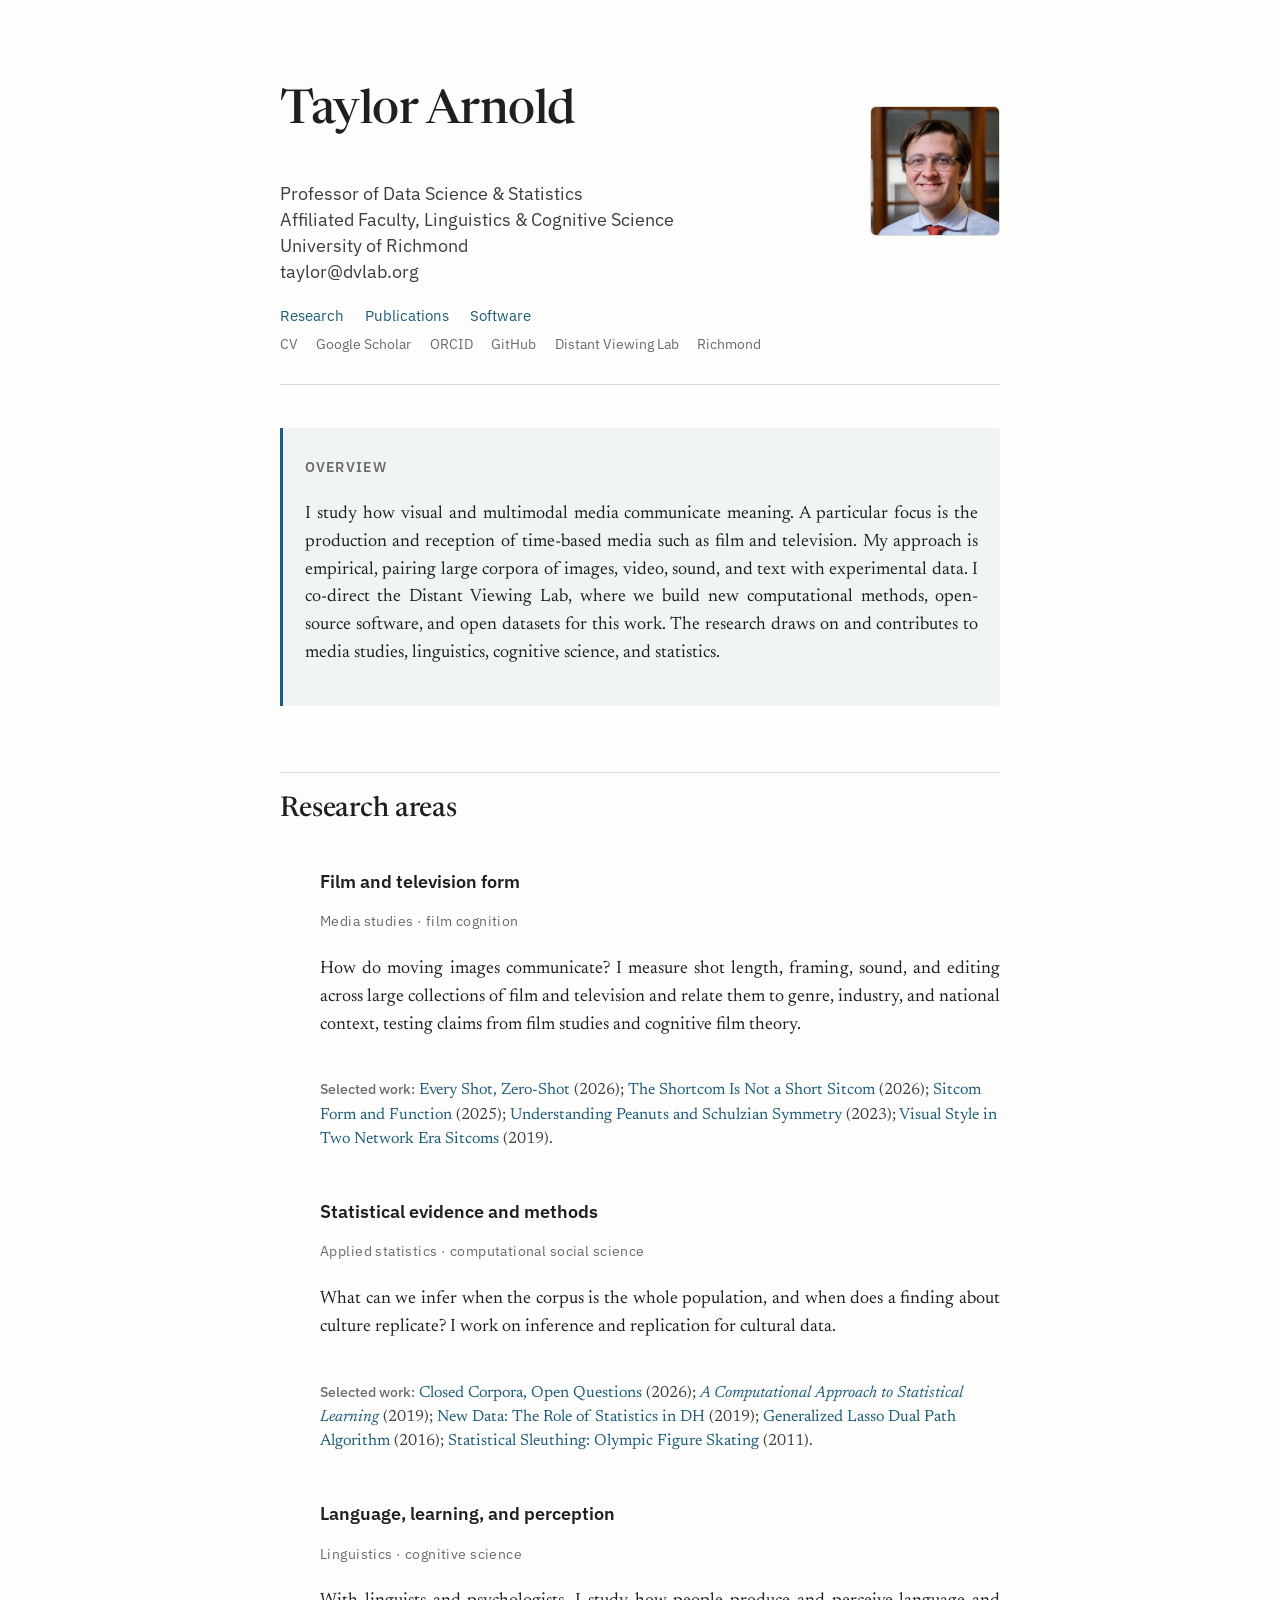
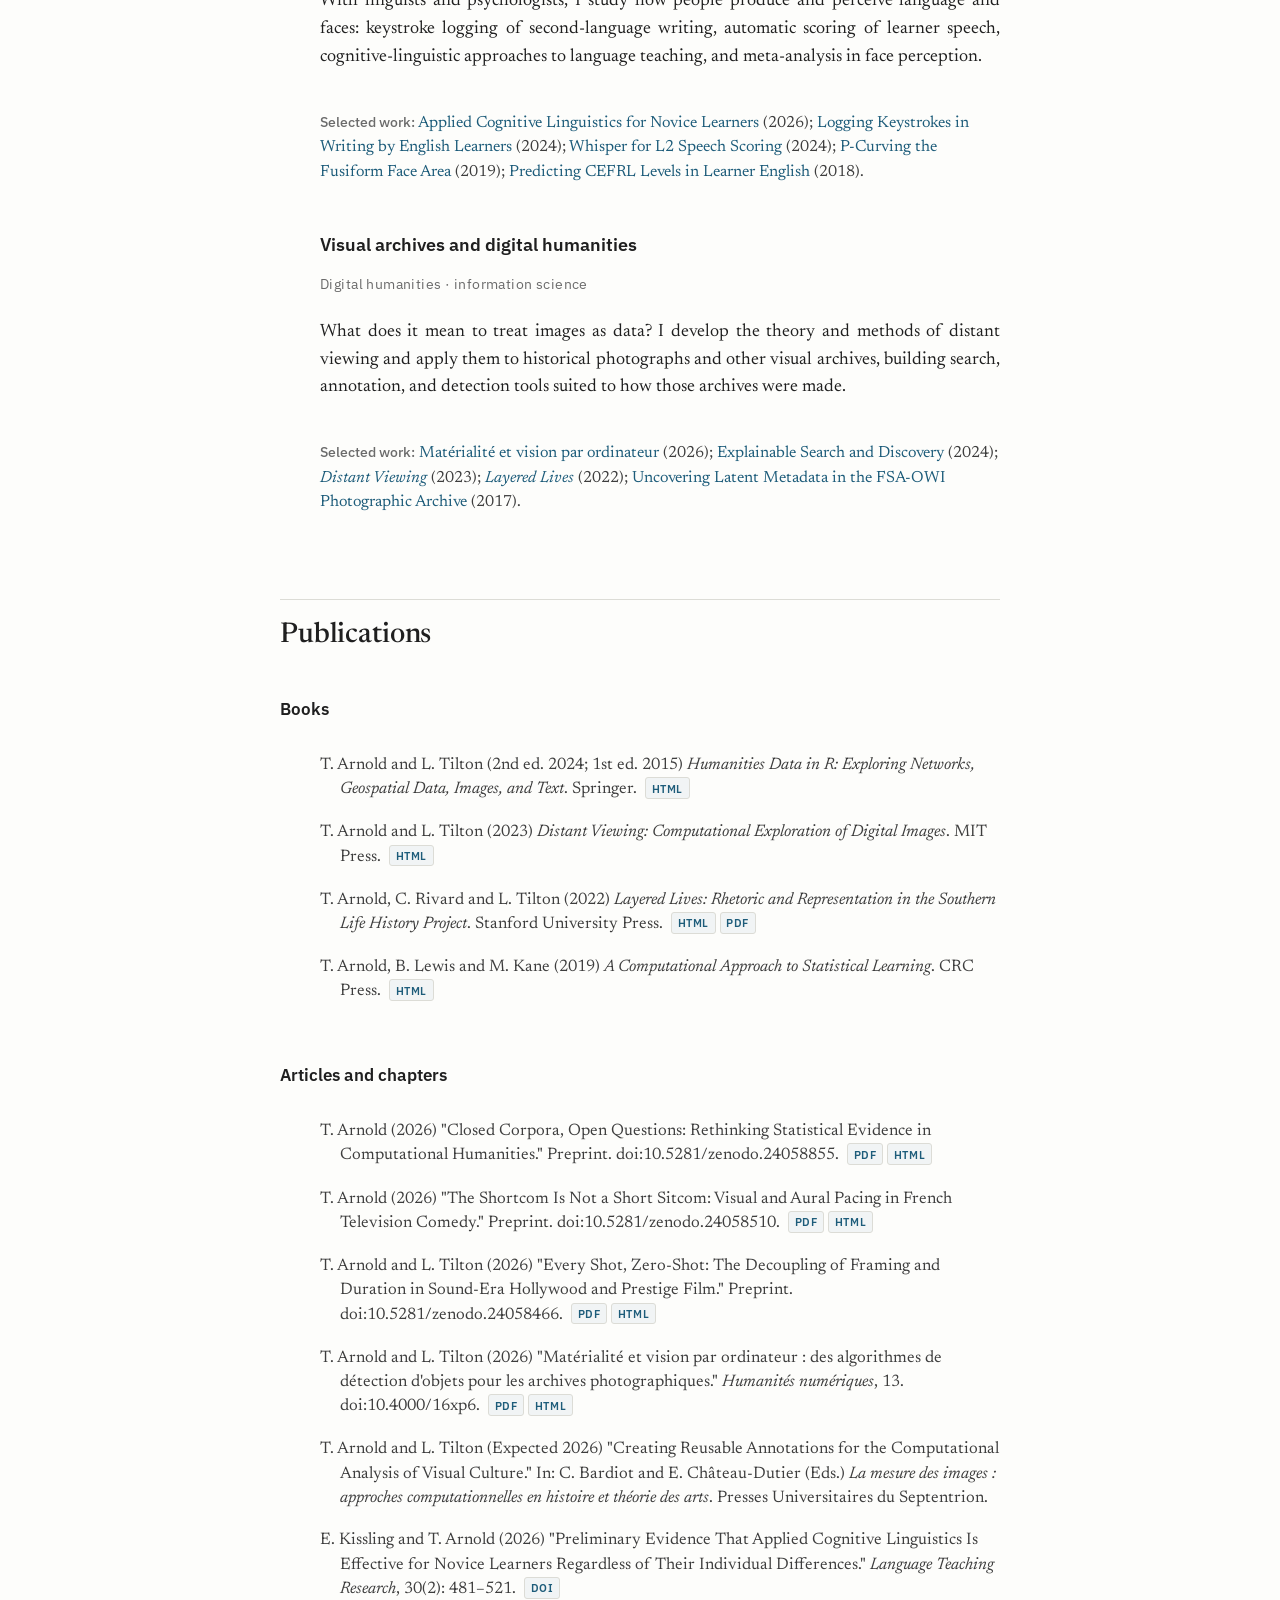
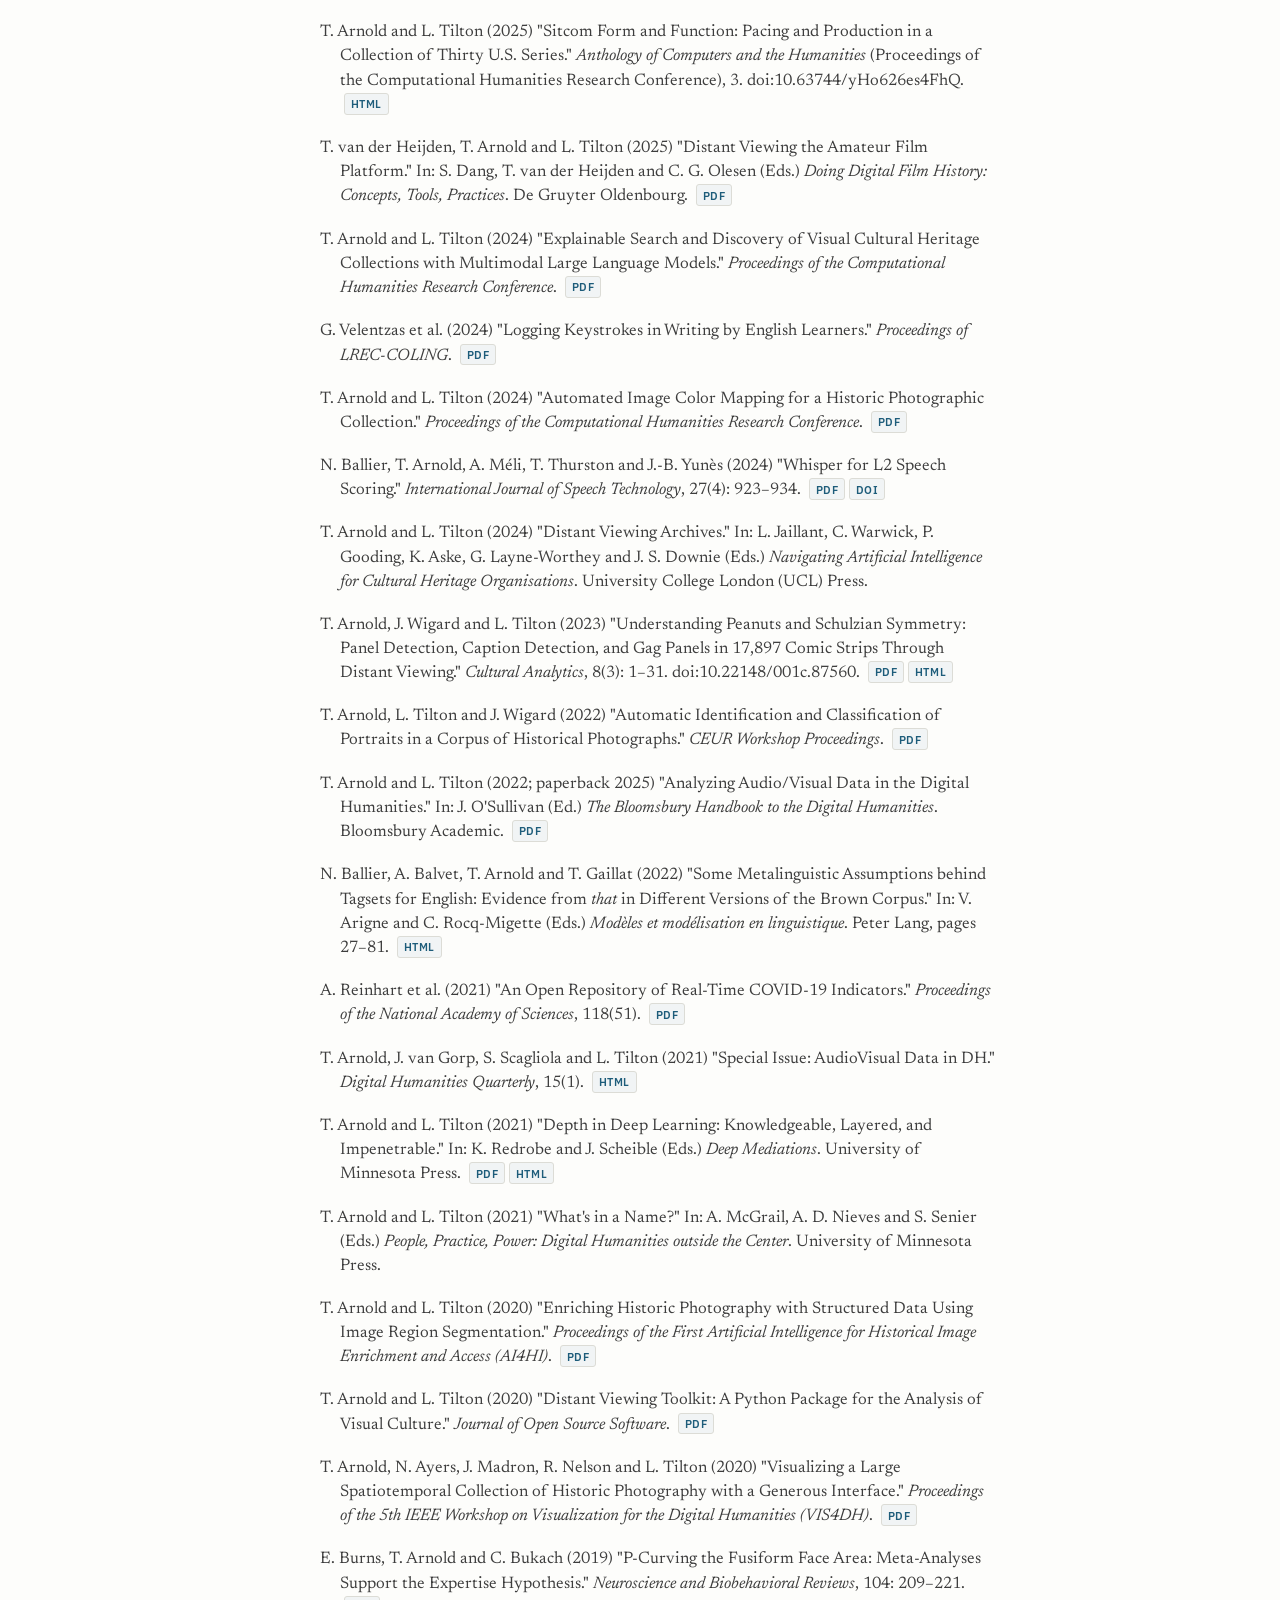
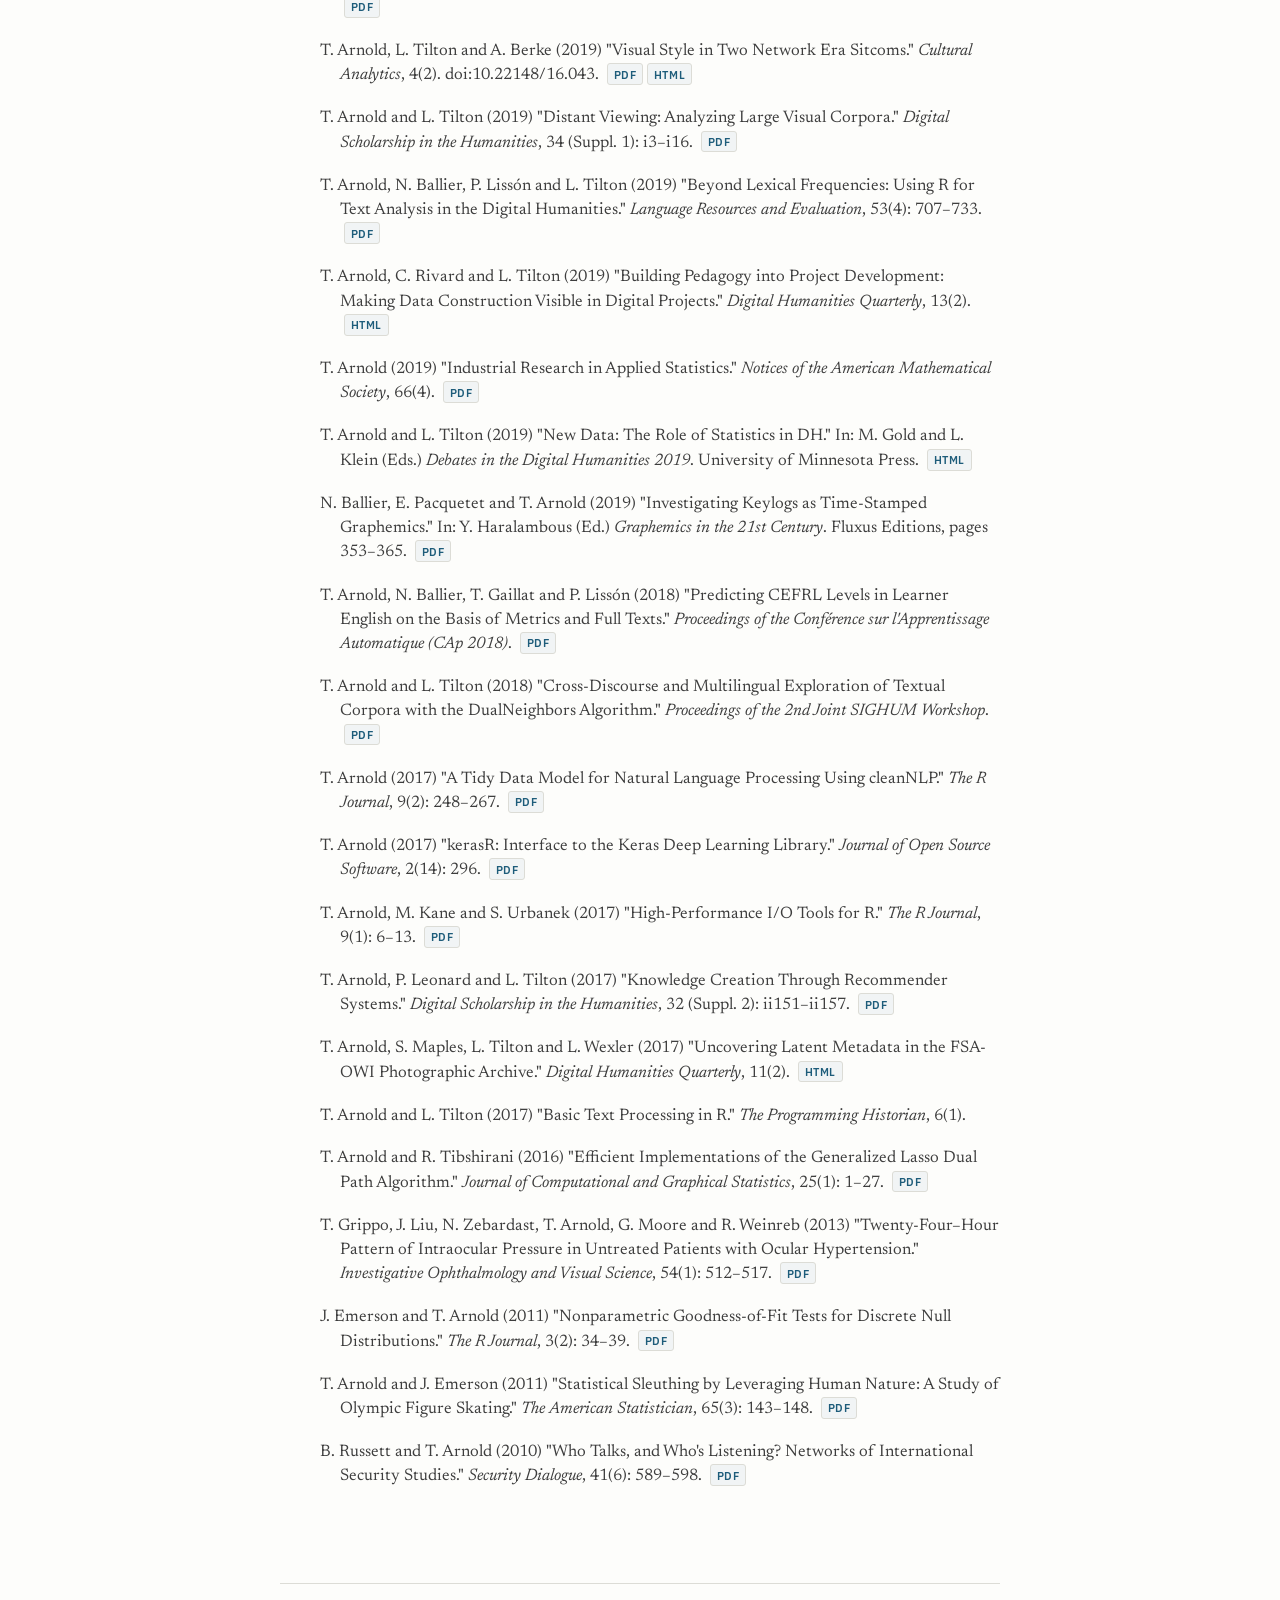
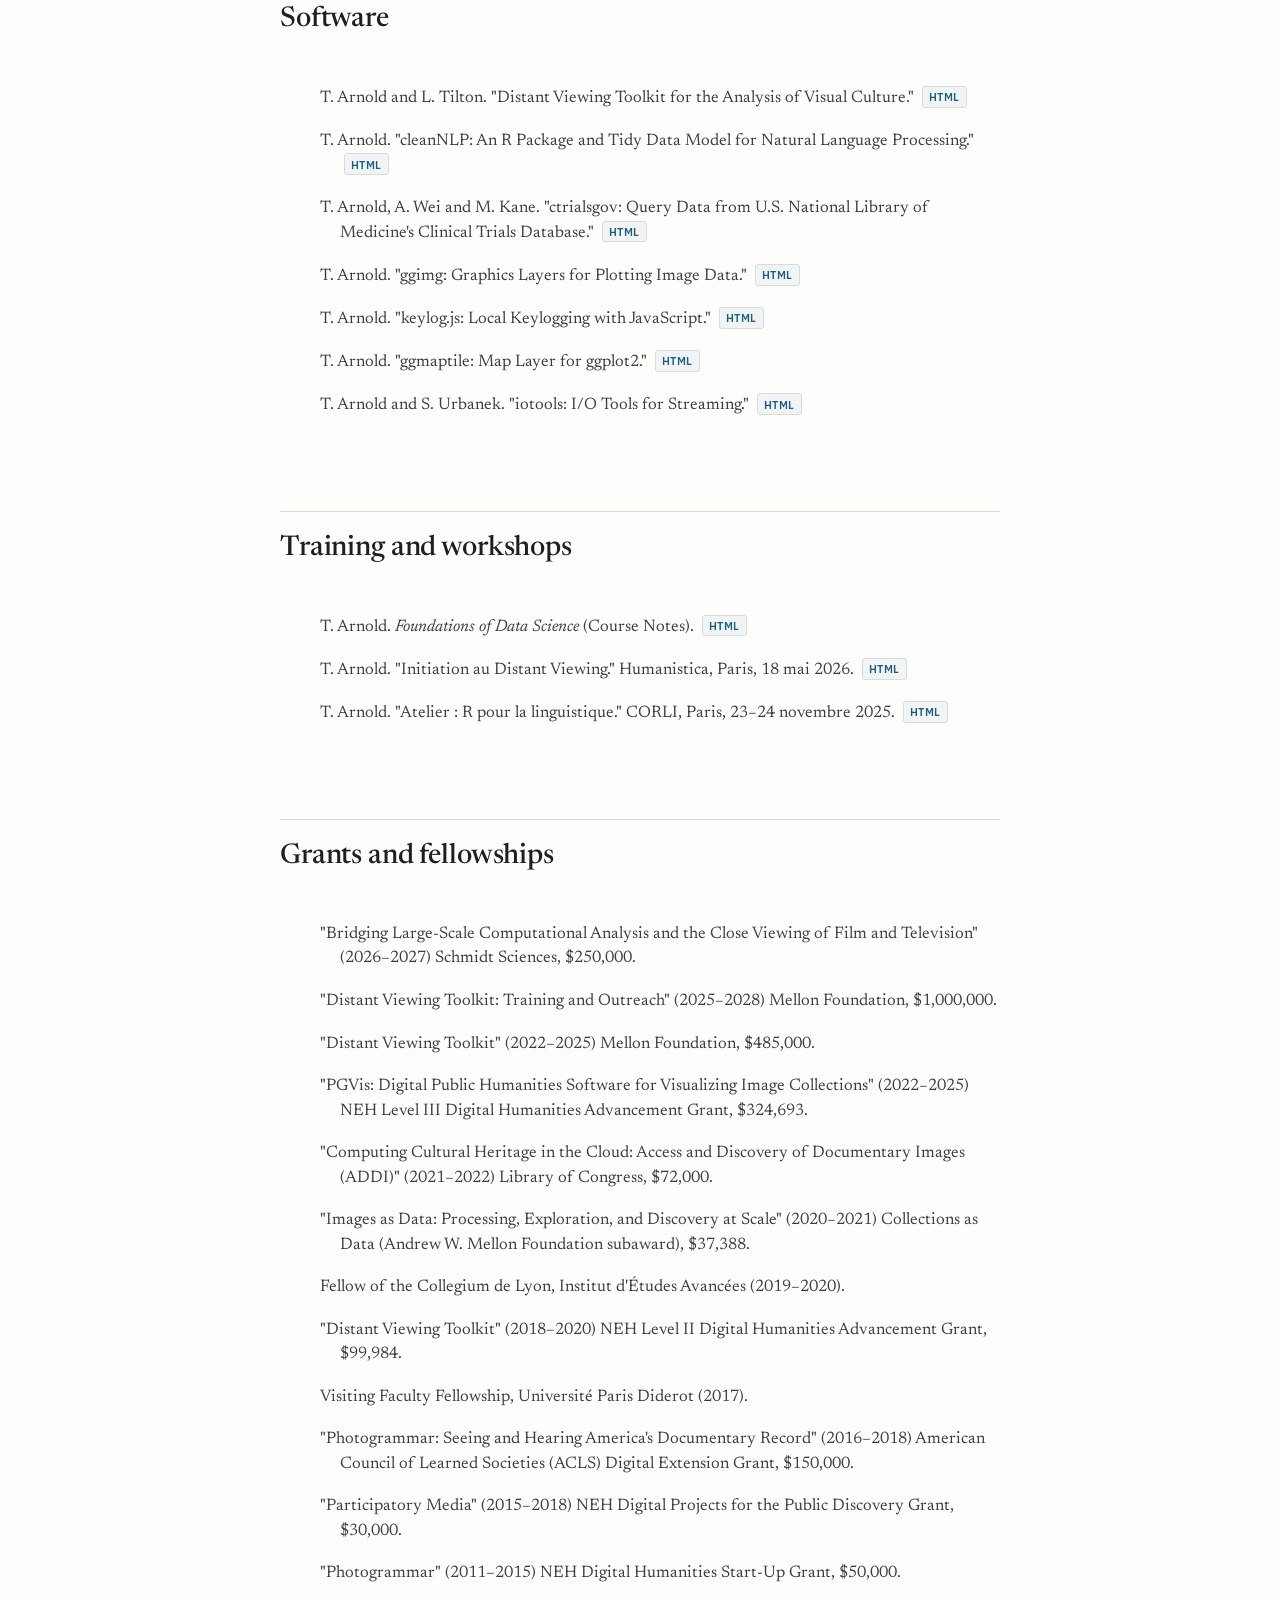
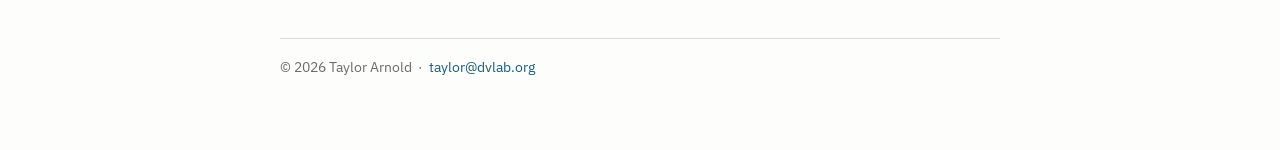
==== commit d0ad2fd4: "Update preprint, Cultural Analytics, and Humanités numériques links Point the three Zenodo preprints" ====
--- a/index.html
+++ b/index.html
@@ -169,10 +169,10 @@
 
       <h3>Articles and chapters</h3>
       <ul class="cites">
-        <li id="closed-corpora">T. Arnold (2026) "Closed Corpora, Open Questions: Rethinking Statistical Evidence in Computational Humanities." Preprint. <span class="doi">doi:10.5281/zenodo.21935531</span>. <span class="links"><a href="https://zenodo.org/records/21935531/files/arnold2026replication.pdf?download=1" target="_blank" rel="noopener noreferrer">pdf</a><a href="https://doi.org/10.5281/zenodo.21935531" target="_blank" rel="noopener noreferrer">html</a></span></li>
-        <li id="shortcom">T. Arnold (2026) "The Shortcom Is Not a Short Sitcom: Visual and Aural Pacing in French Television Comedy." Preprint. <span class="doi">doi:10.5281/zenodo.21935481</span>. <span class="links"><a href="https://zenodo.org/records/21935481/files/arnold2026shortcom.pdf?download=1" target="_blank" rel="noopener noreferrer">pdf</a><a href="https://doi.org/10.5281/zenodo.21935481" target="_blank" rel="noopener noreferrer">html</a></span></li>
-        <li id="zeroshot">T. Arnold and L. Tilton (2026) "Every Shot, Zero-Shot: The Decoupling of Framing and Duration in Sound-Era Hollywood and Prestige Film." Preprint. <span class="doi">doi:10.5281/zenodo.21935394</span>. <span class="links"><a href="https://zenodo.org/records/21935394/files/arnold2026zeroshot.pdf?download=1" target="_blank" rel="noopener noreferrer">pdf</a><a href="https://doi.org/10.5281/zenodo.21935394" target="_blank" rel="noopener noreferrer">html</a></span></li>
-        <li id="materialite">T. Arnold and L. Tilton (Expected 2026) "Matérialité et vision par ordinateur : construction d'algorithmes de détection aux spécificités des archives photographiques." <i>Humanités numériques</i>.</li>
+        <li id="closed-corpora">T. Arnold (2026) "Closed Corpora, Open Questions: Rethinking Statistical Evidence in Computational Humanities." Preprint. <span class="doi">doi:10.5281/zenodo.24058855</span>. <span class="links"><a href="https://zenodo.org/records/24058855/files/arnold2026replication.pdf?download=1" target="_blank" rel="noopener noreferrer">pdf</a><a href="https://doi.org/10.5281/zenodo.24058855" target="_blank" rel="noopener noreferrer">html</a></span></li>
+        <li id="shortcom">T. Arnold (2026) "The Shortcom Is Not a Short Sitcom: Visual and Aural Pacing in French Television Comedy." Preprint. <span class="doi">doi:10.5281/zenodo.24058510</span>. <span class="links"><a href="https://zenodo.org/records/24058510/files/arnold2026shortcom.pdf?download=1" target="_blank" rel="noopener noreferrer">pdf</a><a href="https://doi.org/10.5281/zenodo.24058510" target="_blank" rel="noopener noreferrer">html</a></span></li>
+        <li id="zeroshot">T. Arnold and L. Tilton (2026) "Every Shot, Zero-Shot: The Decoupling of Framing and Duration in Sound-Era Hollywood and Prestige Film." Preprint. <span class="doi">doi:10.5281/zenodo.24058466</span>. <span class="links"><a href="https://zenodo.org/records/24058466/files/arnold2026zeroshot.pdf?download=1" target="_blank" rel="noopener noreferrer">pdf</a><a href="https://doi.org/10.5281/zenodo.24058466" target="_blank" rel="noopener noreferrer">html</a></span></li>
+        <li id="materialite">T. Arnold and L. Tilton (2026) "Matérialité et vision par ordinateur : des algorithmes de détection d'objets pour les archives photographiques." <i>Humanités numériques</i>, 13. <span class="doi">doi:10.4000/16xp6</span>. <span class="links"><a href="https://journals.openedition.org/revuehn/pdf/5405" target="_blank" rel="noopener noreferrer">pdf</a><a href="https://doi.org/10.4000/16xp6" target="_blank" rel="noopener noreferrer">html</a></span></li>
         <li id="annotations">T. Arnold and L. Tilton (Expected 2026) "Creating Reusable Annotations for the Computational Analysis of Visual Culture." In: C. Bardiot and E. Château-Dutier (Eds.) <i>La mesure des images : approches computationnelles en histoire et théorie des arts</i>. Presses Universitaires du Septentrion.</li>
         <li id="cogling">E. Kissling and T. Arnold (2026) "Preliminary Evidence That Applied Cognitive Linguistics Is Effective for Novice Learners Regardless of Their Individual Differences." <i>Language Teaching Research</i>, 30(2): 481–521. <span class="links"><a href="https://doi.org/10.1177/13621688221139626" target="_blank" rel="noopener noreferrer">doi</a></span></li>
         <li id="sitcom-form">T. Arnold and L. Tilton (2025) "Sitcom Form and Function: Pacing and Production in a Collection of Thirty U.S. Series." <i>Anthology of Computers and the Humanities</i> (Proceedings of the Computational Humanities Research Conference), 3. <span class="doi">doi:10.63744/yHo626es4FhQ</span>. <span class="links"><a href="https://anthology.ach.org/volumes/vol0003/sitcom-form-function-pacing-production-in-of-u-s/" target="_blank" rel="noopener noreferrer">html</a></span></li>
@@ -182,7 +182,7 @@
         <li id="color-mapping">T. Arnold and L. Tilton (2024) "Automated Image Color Mapping for a Historic Photographic Collection." <i>Proceedings of the Computational Humanities Research Conference</i>. <span class="links"><a href="https://arxiv.org/abs/2411.04659" target="_blank" rel="noopener noreferrer">pdf</a></span></li>
         <li id="whisper">N. Ballier, T. Arnold, A. Méli, T. Thurston and J.-B. Yunès (2024) "Whisper for L2 Speech Scoring." <i>International Journal of Speech Technology</i>, 27(4): 923–934. <span class="links"><a href="pdf/2024-whisperl2.pdf" target="_blank" rel="noopener noreferrer">pdf</a><a href="https://doi.org/10.1007/s10772-024-10141-5" target="_blank" rel="noopener noreferrer">doi</a></span></li>
         <li id="dv-archives">T. Arnold and L. Tilton (2024) "Distant Viewing Archives." In: L. Jaillant, C. Warwick, P. Gooding, K. Aske, G. Layne-Worthey and J. S. Downie (Eds.) <i>Navigating Artificial Intelligence for Cultural Heritage Organisations</i>. University College London (UCL) Press.</li>
-        <li id="peanuts">T. Arnold, J. Wigard and L. Tilton (2023) "Understanding Peanuts and Schulzian Symmetry: Panel Detection, Caption Detection, and Gag Panels in 17,897 Comic Strips Through Distant Viewing." <i>Cultural Analytics</i>, 8(3): 1–31. <span class="links"><a href="https://culturalanalytics.org/article/87560-understanding-peanuts-and-schulzian-symmetry-panel-detection-caption-detection-and-gag-panels-in-17-897-comic-strips-through-distant-viewing" target="_blank" rel="noopener noreferrer">pdf</a></span></li>
+        <li id="peanuts">T. Arnold, J. Wigard and L. Tilton (2023) "Understanding Peanuts and Schulzian Symmetry: Panel Detection, Caption Detection, and Gag Panels in 17,897 Comic Strips Through Distant Viewing." <i>Cultural Analytics</i>, 8(3): 1–31. <span class="doi">doi:10.22148/001c.87560</span>. <span class="links"><a href="https://culturalanalytics.org/article/id/1308/download/pdf/" target="_blank" rel="noopener noreferrer">pdf</a><a href="https://doi.org/10.22148/001c.87560" target="_blank" rel="noopener noreferrer">html</a></span></li>
         <li id="portraits">T. Arnold, L. Tilton and J. Wigard (2022) "Automatic Identification and Classification of Portraits in a Corpus of Historical Photographs." <i>CEUR Workshop Proceedings</i>. <span class="links"><a href="https://ceur-ws.org/Vol-3290/short_paper5571.pdf" target="_blank" rel="noopener noreferrer">pdf</a></span></li>
         <li id="dh-handbook">T. Arnold and L. Tilton (2022; paperback 2025) "Analyzing Audio/Visual Data in the Digital Humanities." In: J. O'Sullivan (Ed.) <i>The Bloomsbury Handbook to the Digital Humanities</i>. Bloomsbury Academic. <span class="links"><a href="pdf/2022-dh-handbook.pdf" target="_blank" rel="noopener noreferrer">pdf</a></span></li>
         <li id="tagsets">N. Ballier, A. Balvet, T. Arnold and T. Gaillat (2022) "Some Metalinguistic Assumptions behind Tagsets for English: Evidence from <i>that</i> in Different Versions of the Brown Corpus." In: V. Arigne and C. Rocq-Migette (Eds.) <i>Modèles et modélisation en linguistique</i>. Peter Lang, pages 27–81. <span class="links"><a href="https://lilloa.univ-lille.fr/handle/20.500.12210/77472" target="_blank" rel="noopener noreferrer">html</a></span></li>
@@ -194,7 +194,7 @@
         <li id="dvt-joss">T. Arnold and L. Tilton (2020) "Distant Viewing Toolkit: A Python Package for the Analysis of Visual Culture." <i>Journal of Open Source Software</i>. <span class="links"><a href="pdf/2020-dvtoolkit-joss.pdf" target="_blank" rel="noopener noreferrer">pdf</a></span></li>
         <li id="generous-interface">T. Arnold, N. Ayers, J. Madron, R. Nelson and L. Tilton (2020) "Visualizing a Large Spatiotemporal Collection of Historic Photography with a Generous Interface." <i>Proceedings of the 5th IEEE Workshop on Visualization for the Digital Humanities (VIS4DH)</i>. <span class="links"><a href="https://arxiv.org/abs/2009.02242" target="_blank" rel="noopener noreferrer">pdf</a></span></li>
         <li id="p-curve">E. Burns, T. Arnold and C. Bukach (2019) "P-Curving the Fusiform Face Area: Meta-Analyses Support the Expertise Hypothesis." <i>Neuroscience and Biobehavioral Reviews</i>, 104: 209–221. <span class="links"><a href="pdf/2019-p-curve.pdf" target="_blank" rel="noopener noreferrer">pdf</a></span></li>
-        <li id="visual-style">T. Arnold, L. Tilton and A. Berke (2019) "Visual Style in Two Network Era Sitcoms." <i>Cultural Analytics</i>. <span class="links"><a href="pdf/2019-visual-style.pdf" target="_blank" rel="noopener noreferrer">pdf</a></span></li>
+        <li id="visual-style">T. Arnold, L. Tilton and A. Berke (2019) "Visual Style in Two Network Era Sitcoms." <i>Cultural Analytics</i>, 4(2). <span class="doi">doi:10.22148/16.043</span>. <span class="links"><a href="pdf/2019-visual-style.pdf" target="_blank" rel="noopener noreferrer">pdf</a><a href="https://doi.org/10.22148/16.043" target="_blank" rel="noopener noreferrer">html</a></span></li>
         <li id="distant-viewing-dsh">T. Arnold and L. Tilton (2019) "Distant Viewing: Analyzing Large Visual Corpora." <i>Digital Scholarship in the Humanities</i>, 34 (Suppl. 1): i3–i16. <span class="links"><a href="pdf/2019-distant-viewing.pdf" target="_blank" rel="noopener noreferrer">pdf</a></span></li>
         <li id="beyond-lex">T. Arnold, N. Ballier, P. Lissón and L. Tilton (2019) "Beyond Lexical Frequencies: Using R for Text Analysis in the Digital Humanities." <i>Language Resources and Evaluation</i>, 53(4): 707–733. <span class="links"><a href="pdf/2019-beyond-lex.pdf" target="_blank" rel="noopener noreferrer">pdf</a></span></li>
         <li id="pedagogy">T. Arnold, C. Rivard and L. Tilton (2019) "Building Pedagogy into Project Development: Making Data Construction Visible in Digital Projects." <i>Digital Humanities Quarterly</i>, 13(2). <span class="links"><a href="http://digitalhumanities.org/dhq/vol/13/2/000419/000419.html" target="_blank" rel="noopener noreferrer">html</a></span></li>
